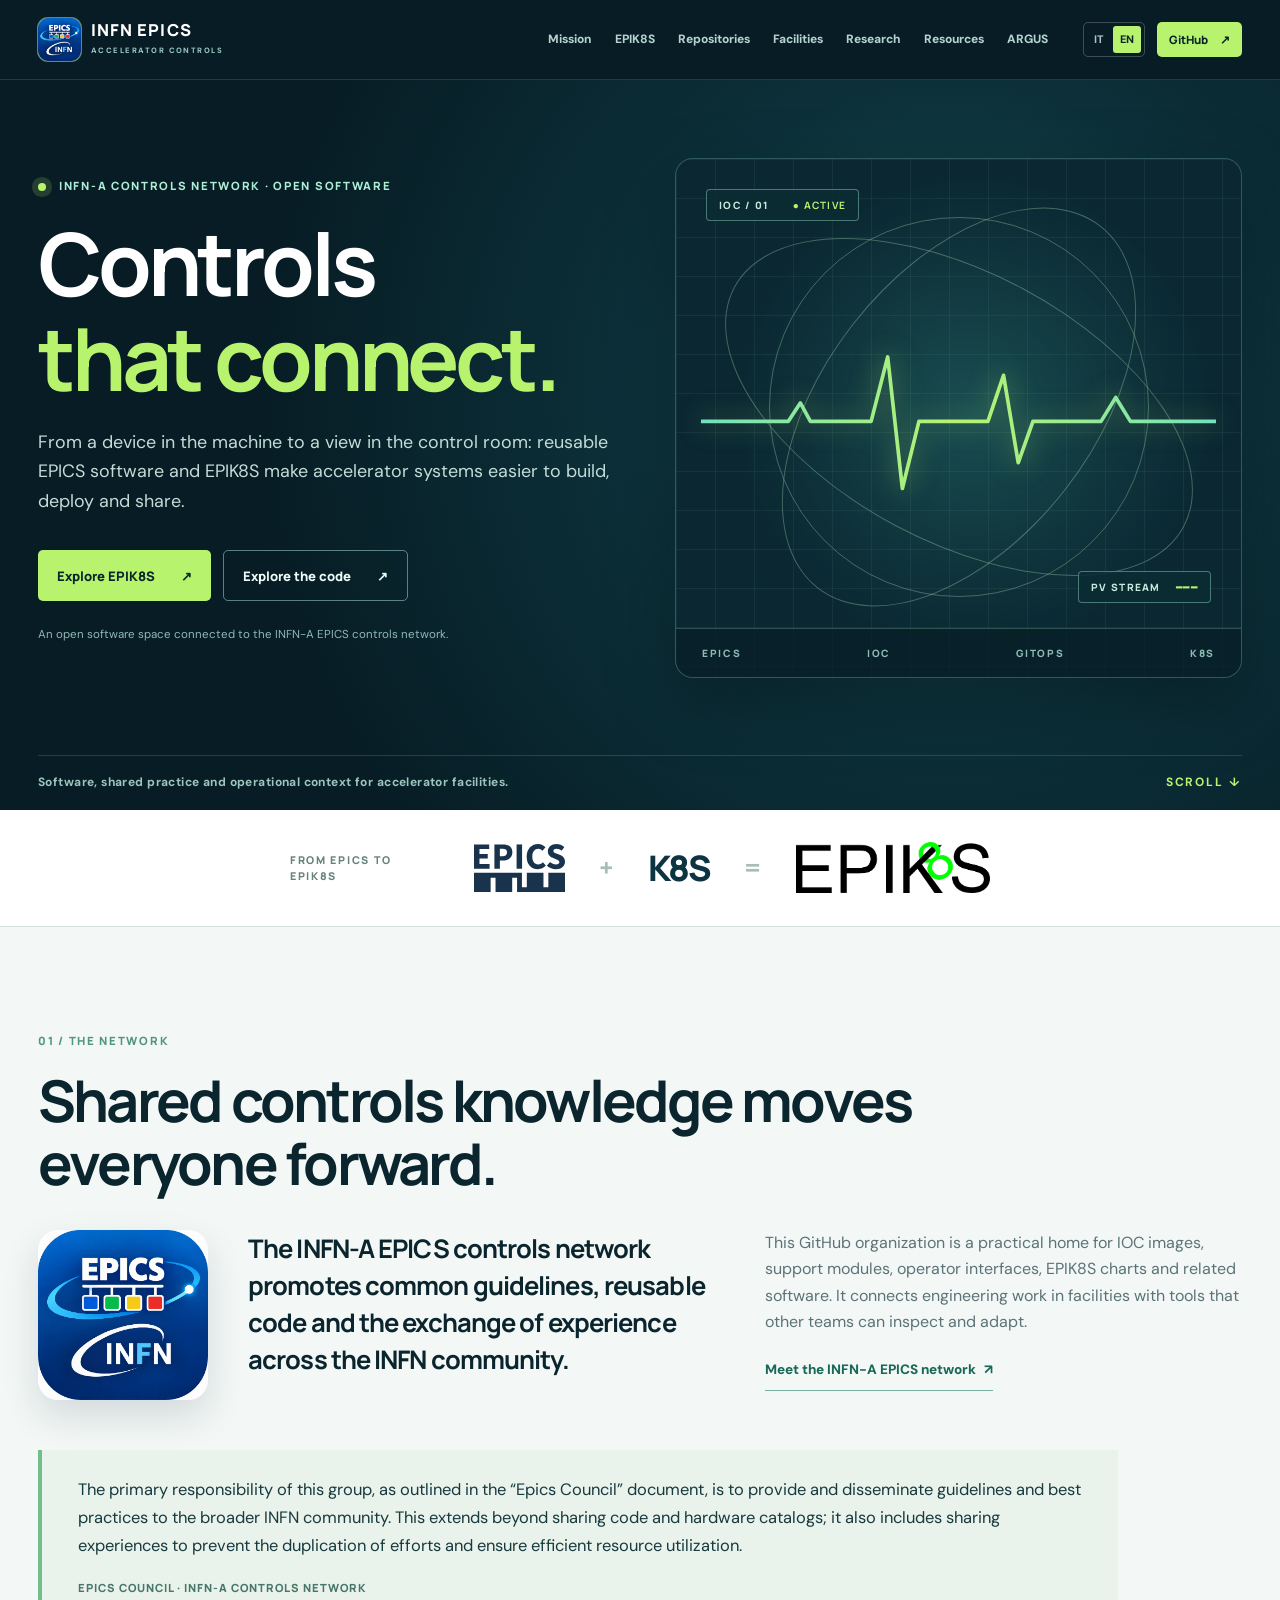
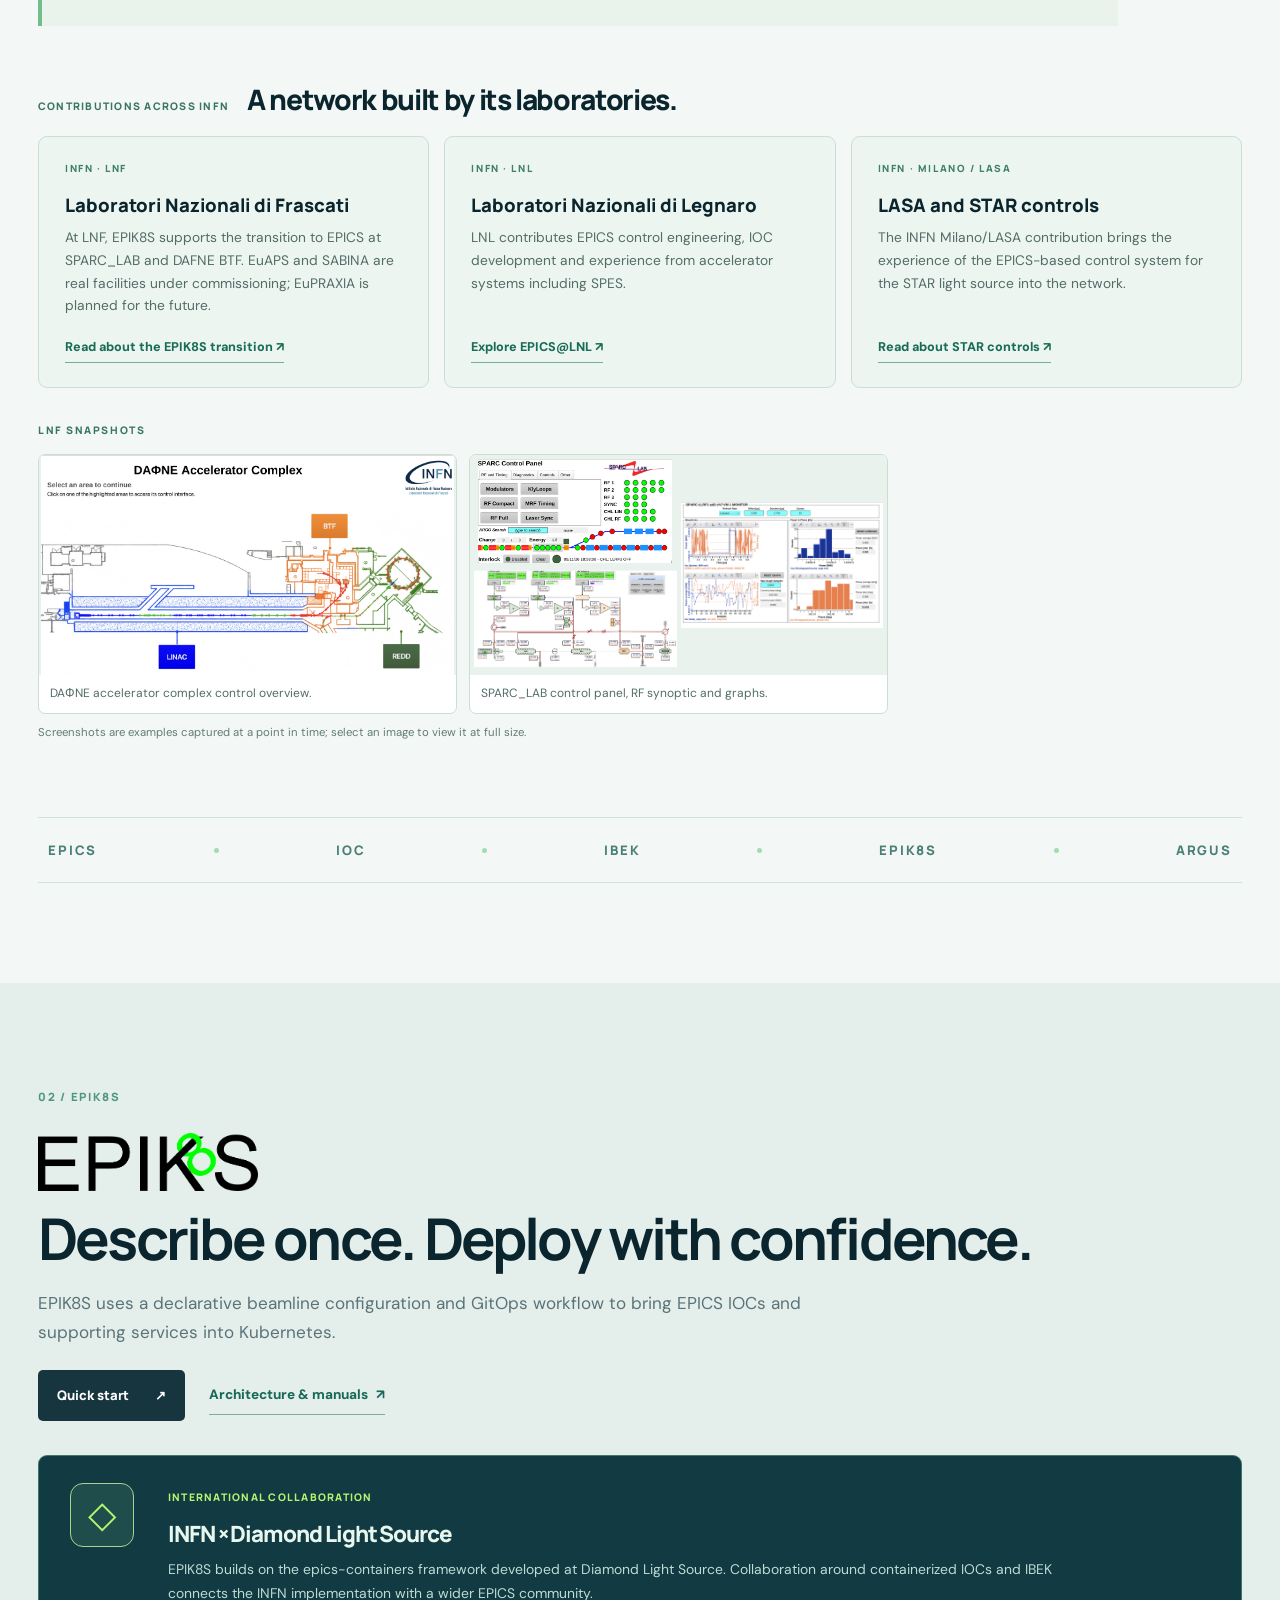
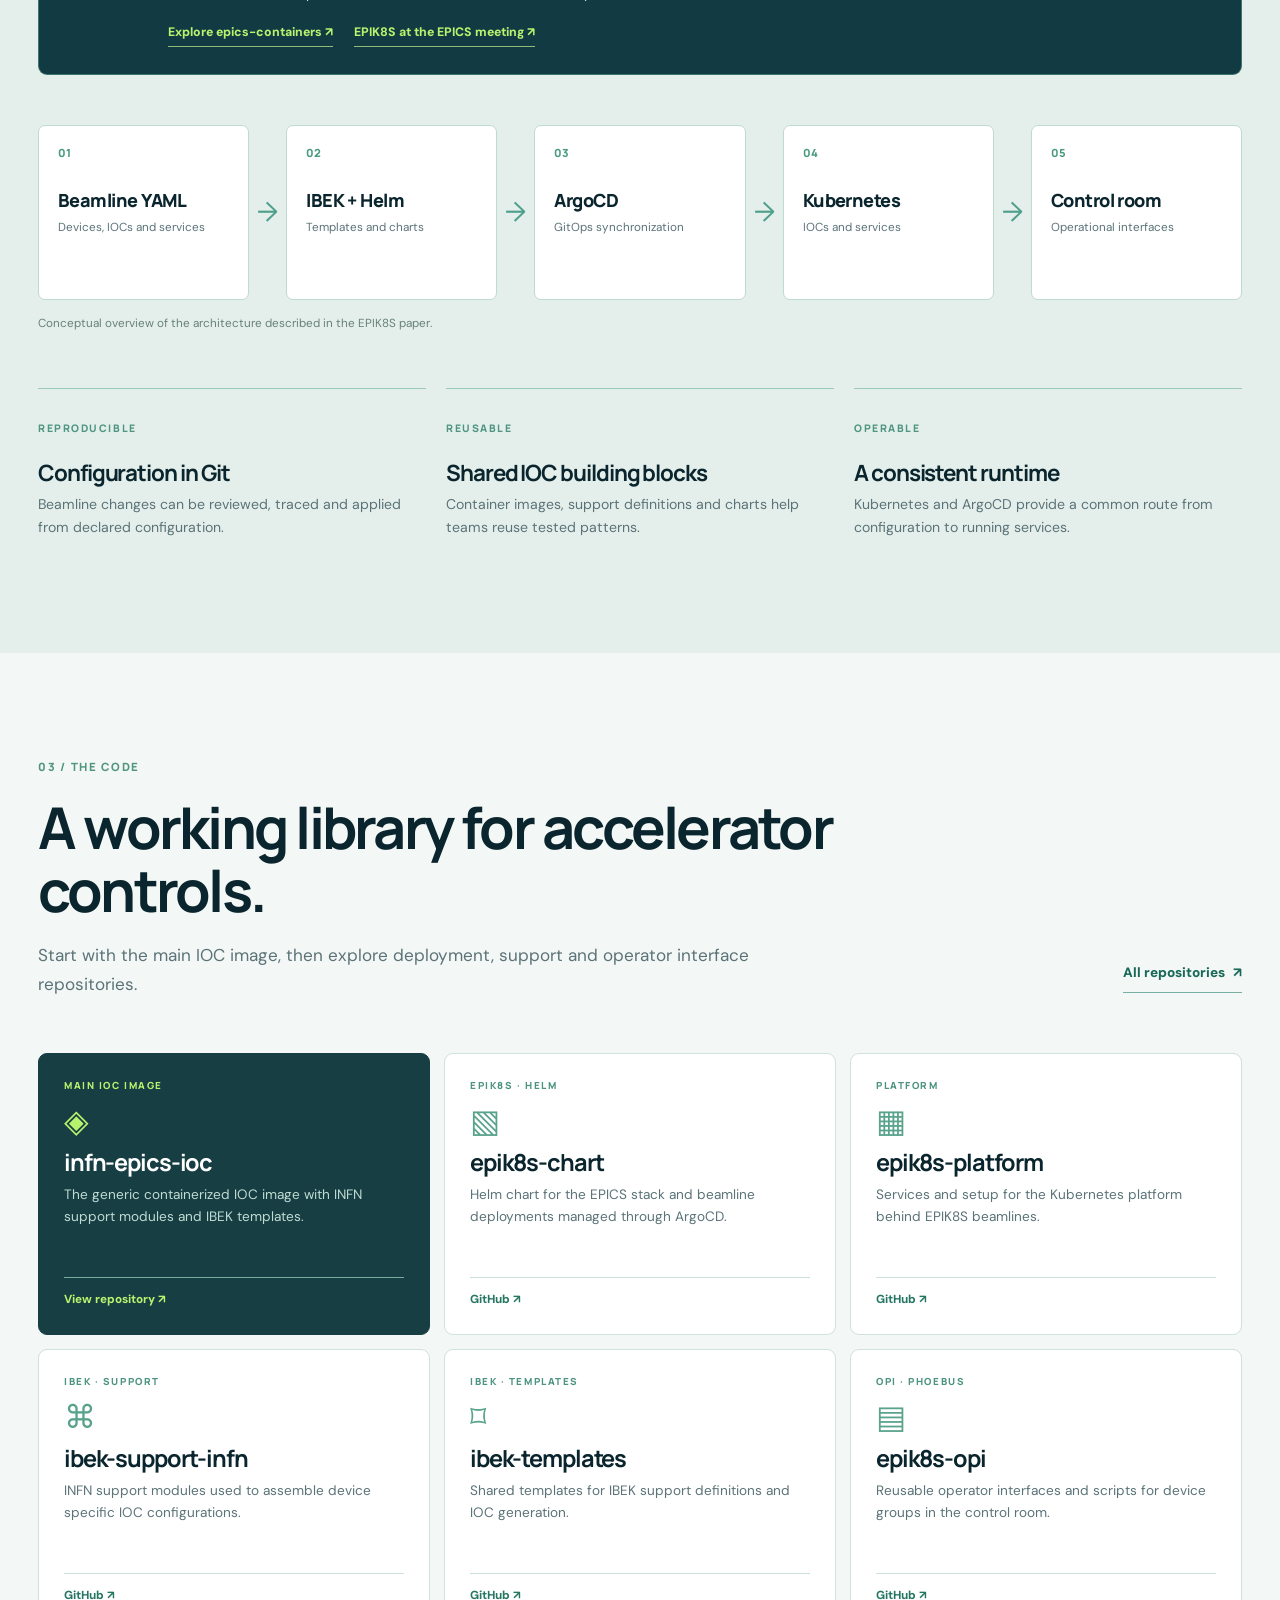
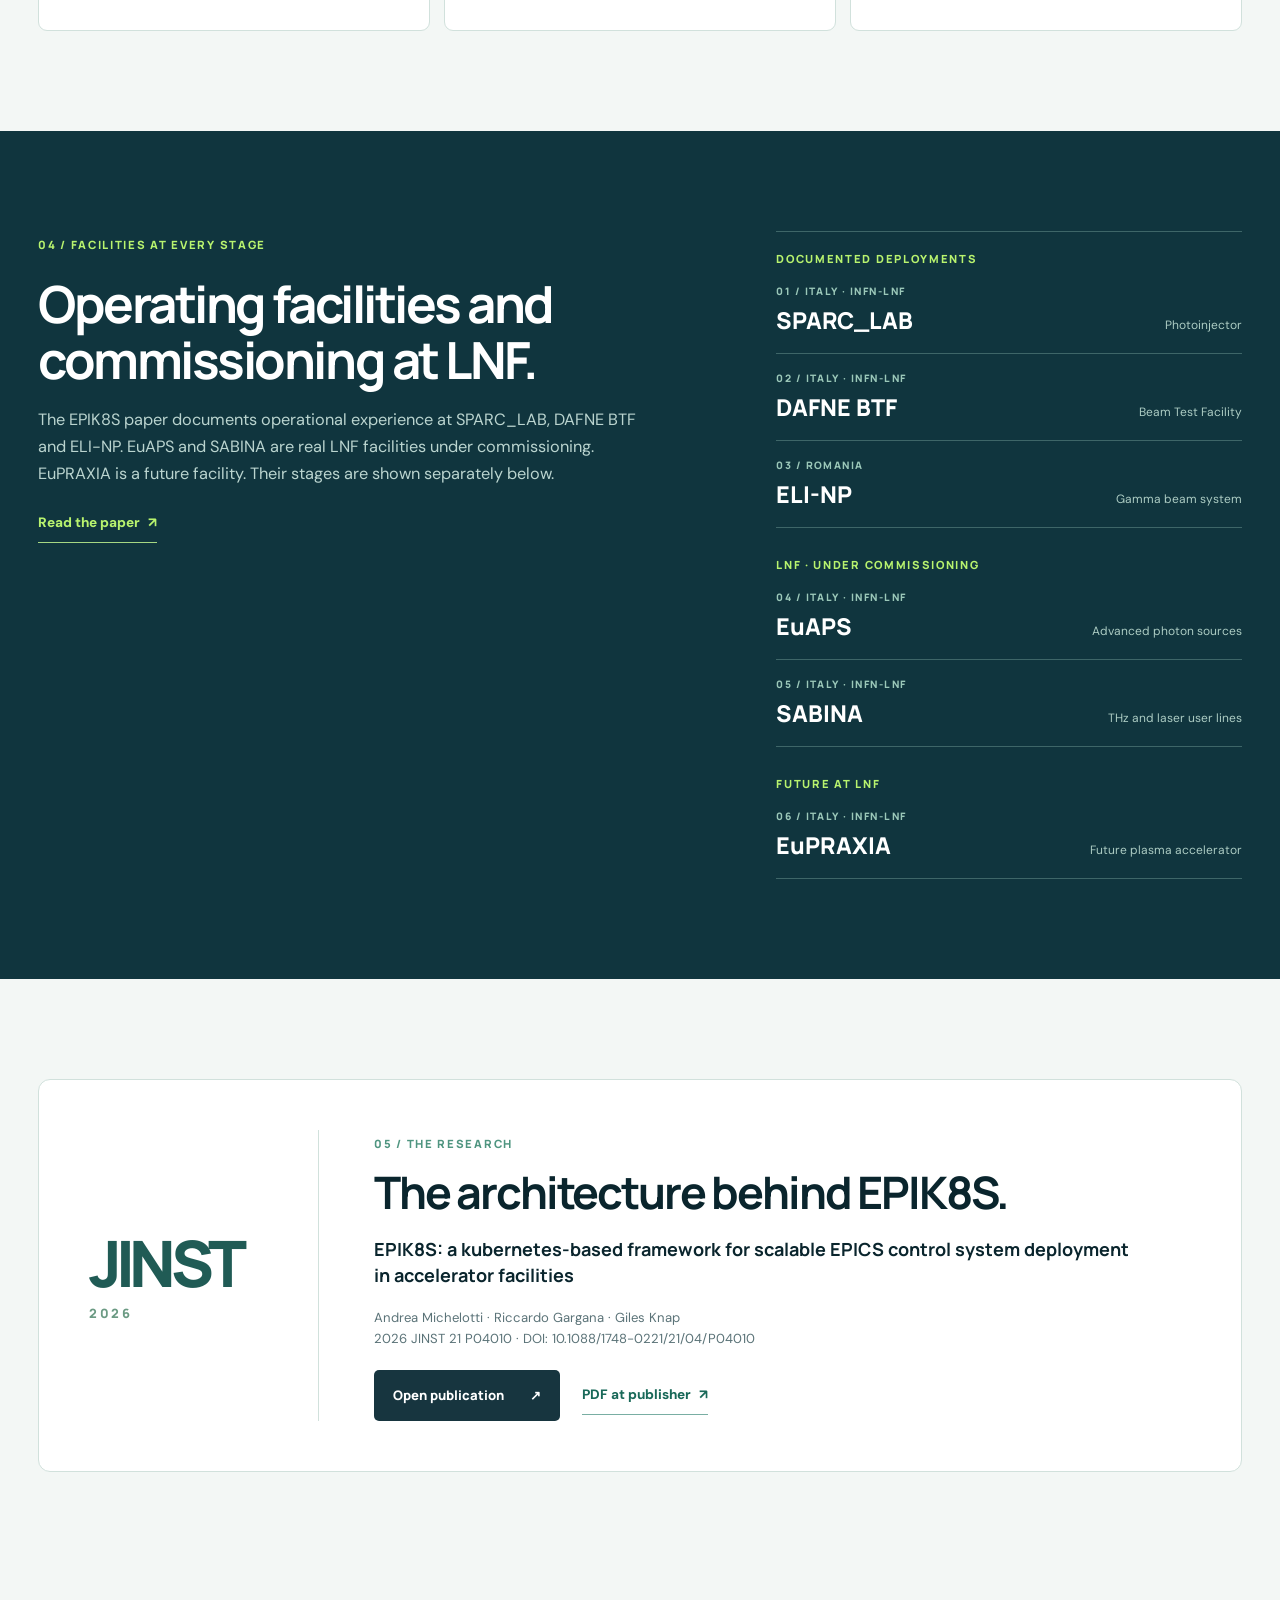
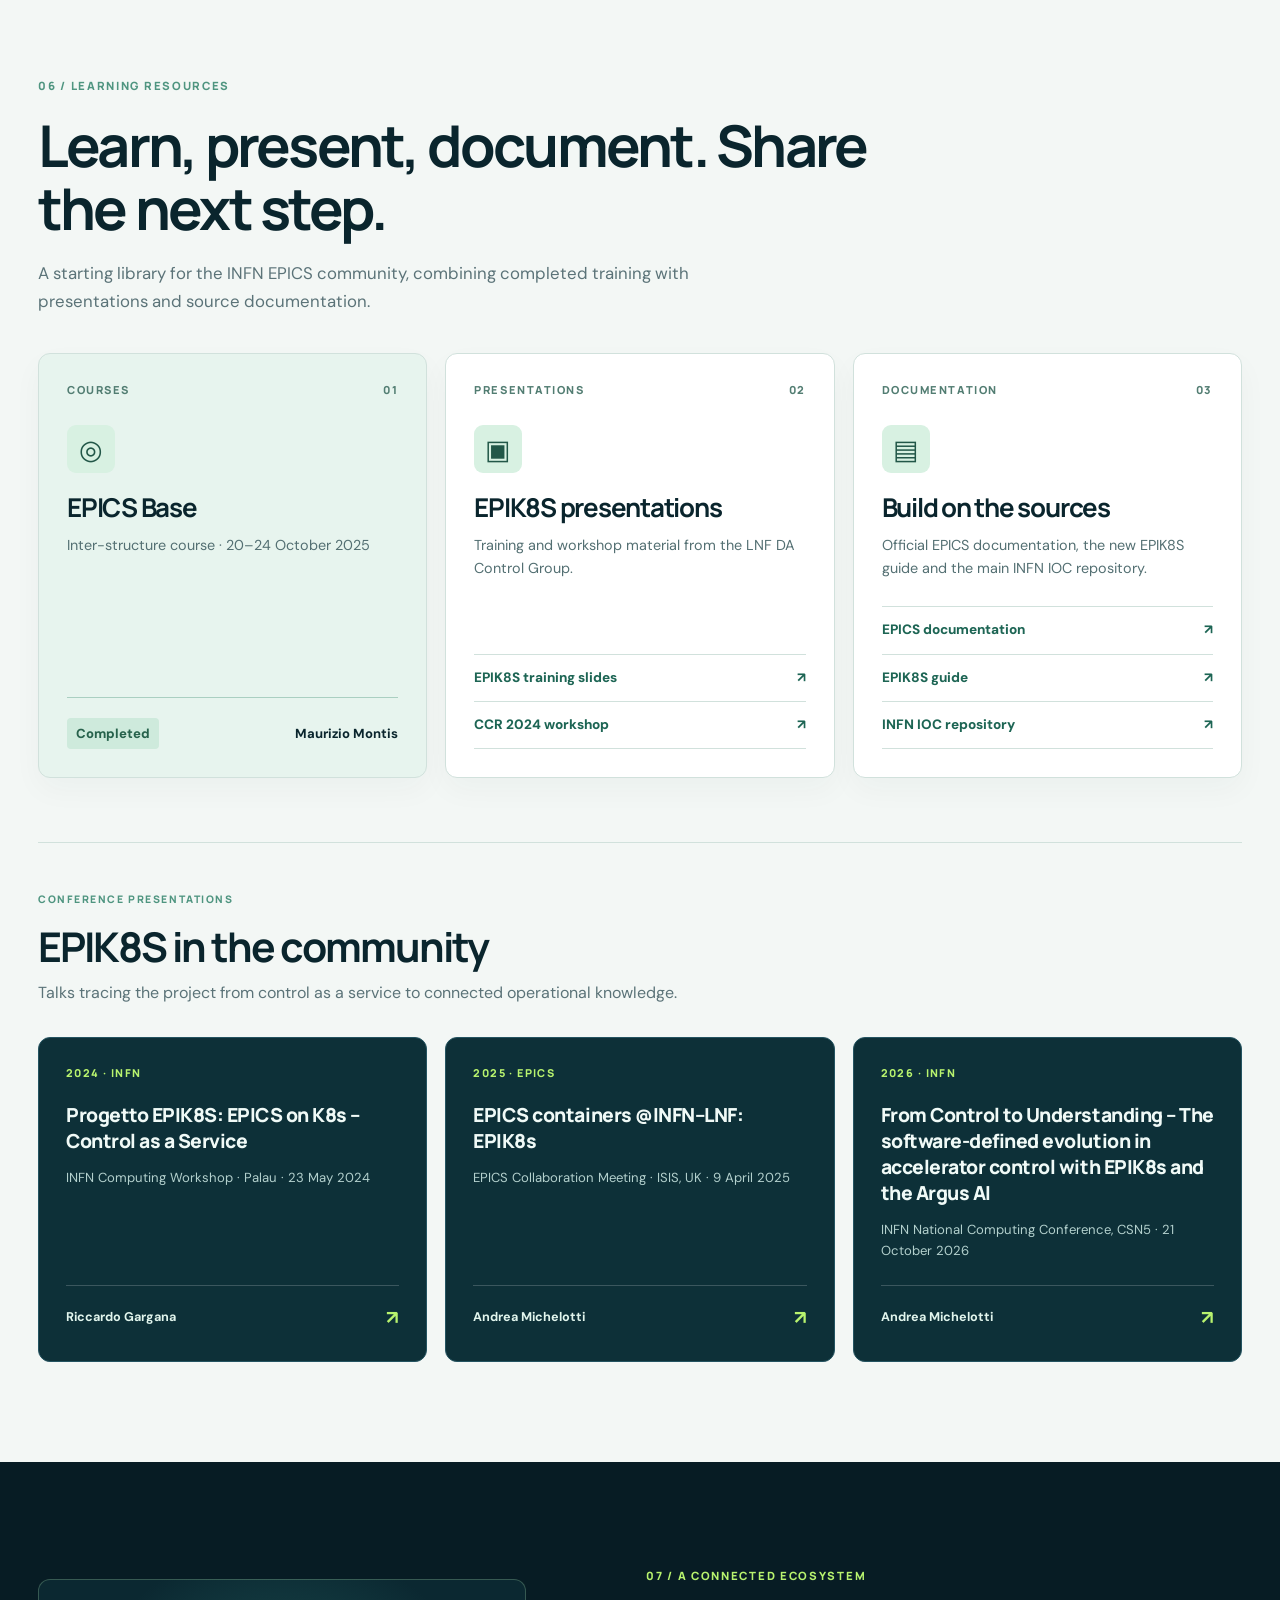
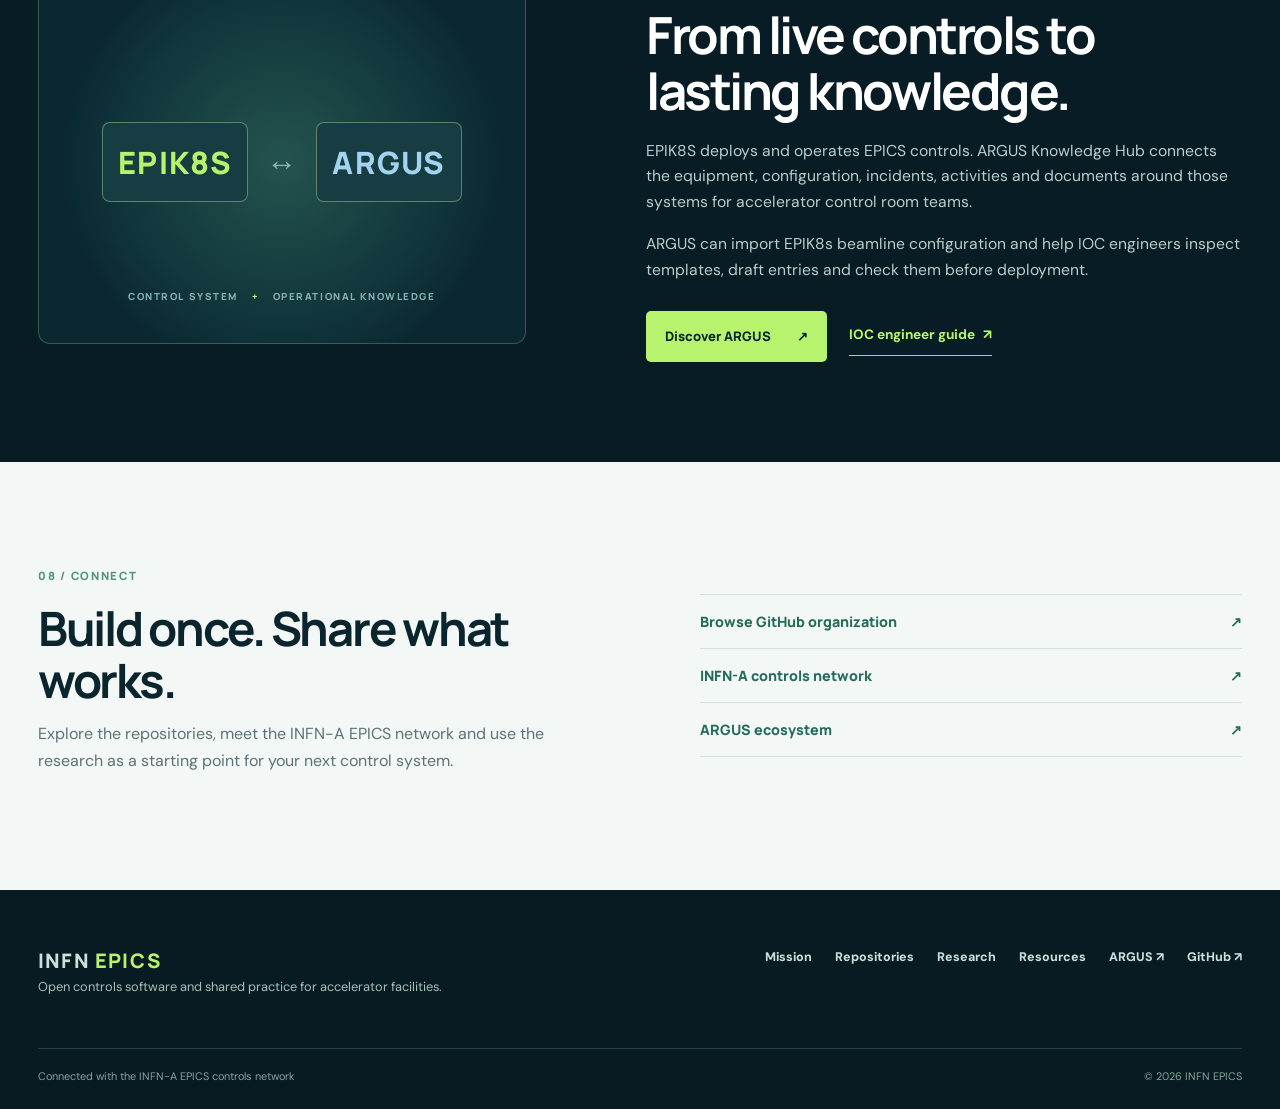
==== index.html @ 62ae00ac "Combine SPARC control and RF screenshots" ====
<!doctype html>
<html lang="en">
<head>
  <meta charset="utf-8">
  <meta name="viewport" content="width=device-width,initial-scale=1">
  <meta name="theme-color" content="#071c24">
  <meta name="description" content="INFN EPICS: an open ecosystem for accelerator control systems, containerized IOCs, EPIK8S and shared operational knowledge.">
  <meta property="og:type" content="website">
  <meta property="og:title" content="INFN EPICS — Controls that connect">
  <meta property="og:description" content="EPICS, EPIK8S and reusable accelerator controls across INFN facilities.">
  <meta property="og:url" content="https://infn-epics.github.io/">
  <link rel="canonical" href="https://infn-epics.github.io/">
  <link rel="icon" href="./assets/favicon.svg" type="image/svg+xml">
  <link rel="stylesheet" href="./styles.css?v=lnf-gallery-6">
  <title>INFN EPICS — Controls that connect</title>
</head>
<body>
  <a class="skip" href="#main" data-i18n="skip">Skip to content</a>
  <header class="header"><div class="wrap header-row">
    <a class="brand" href="#top" aria-label="INFN EPICS home"><img class="brand-emblem" src="./assets/rete-epics.png" alt="" width="43" height="43"><span><strong>INFN EPICS</strong><small>ACCELERATOR CONTROLS</small></span></a>
    <nav class="desktop-nav" aria-label="Main navigation"><a href="#mission" data-i18n="navMission">Mission</a><a href="#epik8s">EPIK8S</a><a href="#repositories" data-i18n="navRepos">Repositories</a><a href="#facilities" data-i18n="navFacilities">Facilities</a><a href="#research" data-i18n="navResearch">Research</a><a href="#resources" data-i18n="navResources">Resources</a><a href="#argus">ARGUS</a></nav>
    <div class="header-actions"><div class="language" role="group" aria-label="Language"><button type="button" data-lang="it" aria-pressed="false">IT</button><button type="button" data-lang="en" aria-pressed="true">EN</button></div><a class="header-cta" href="https://github.com/infn-epics" target="_blank" rel="noopener">GitHub <span aria-hidden="true">↗</span></a><button class="menu-toggle" type="button" aria-label="Open menu" aria-expanded="false">☰</button></div>
  </div><nav class="mobile-nav" aria-label="Mobile navigation" hidden><a href="#mission" data-i18n="navMission">Mission</a><a href="#epik8s">EPIK8S</a><a href="#repositories" data-i18n="navRepos">Repositories</a><a href="#facilities" data-i18n="navFacilities">Facilities</a><a href="#research" data-i18n="navResearch">Research</a><a href="#resources" data-i18n="navResources">Resources</a><a href="#argus">ARGUS</a></nav></header>
  <main id="main">
    <section class="hero" id="top"><div class="hero-grid wrap"><div class="hero-copy"><span class="eyebrow"><span class="live-dot"></span><span data-i18n="heroEyebrow">INFN-A CONTROLS NETWORK · OPEN SOFTWARE</span></span><h1><span data-i18n="heroLine1">Controls</span><br><em data-i18n="heroLine2">that connect.</em></h1><p class="hero-lead" data-i18n="heroLead">From a device in the machine to a view in the control room: reusable EPICS software and EPIK8S make accelerator systems easier to build, deploy and share.</p><div class="hero-actions"><a class="button lime" href="#epik8s"><span data-i18n="exploreEpik8s">Explore EPIK8S</span><span>↗</span></a><a class="button outline" href="https://github.com/infn-epics" target="_blank" rel="noopener"><span data-i18n="viewCode">Explore the code</span><span>↗</span></a></div><p class="hero-note" data-i18n="heroNote">An open software space connected to the INFN-A EPICS controls network.</p></div><div class="control-visual" aria-label="Conceptual control system diagram"><div class="visual-grid"></div><div class="trace trace-a"></div><div class="trace trace-b"></div><div class="trace trace-c"></div><div class="visual-label visual-label-top">IOC / 01 <b>● ACTIVE</b></div><div class="visual-label visual-label-bottom">PV STREAM <span>━━━</span></div><div class="waveform"><svg viewBox="0 0 560 280" role="img" aria-label="Illustrative signal waveform"><defs><linearGradient id="wave-glow" x1="0" x2="1"><stop stop-color="#72e2bc"/><stop offset=".5" stop-color="#b8f36e"/><stop offset="1" stop-color="#72e2bc"/></linearGradient></defs><path d="M0 145 H75 L95 145 L108 125 L119 145 H167 L185 145 L203 75 L219 218 L237 145 H296 L312 145 L329 95 L345 190 L361 145 H419 L435 145 L451 119 L467 145 H560" fill="none" stroke="url(#wave-glow)" stroke-width="4" stroke-linecap="round" stroke-linejoin="round"/></svg></div><div class="visual-bottom"><span>EPICS</span><span>IOC</span><span>GITOPS</span><span>K8S</span></div></div></div><div class="hero-foot wrap"><span data-i18n="heroFoot">Software, shared practice and operational context for accelerator facilities.</span><span>SCROLL ↓</span></div></section>
    <div class="identity-strip"><div class="wrap identity-inner"><span class="identity-label" data-i18n="identityLabel">FROM EPICS TO EPIK8S</span><a href="https://epics-controls.org/" target="_blank" rel="noopener" aria-label="EPICS control system website"><img src="./assets/epics-official.svg" alt="EPICS control system logo" width="152" height="52"></a><span class="identity-plus" aria-hidden="true">+</span><strong class="identity-k8s">K8S</strong><span class="identity-plus" aria-hidden="true">=</span><a href="./epik8s/?lang=en" data-epik8s-docs aria-label="EPIK8S documentation"><img src="./assets/epik8s-hang-transparent.png" alt="EPIK8S logo" width="185" height="49"></a></div></div>
    <section class="mission section wrap" id="mission"><div class="section-heading"><span class="section-label">01 / <span data-i18n="sectionMission">THE NETWORK</span></span><h2 data-i18n="missionTitle">Shared controls knowledge moves everyone forward.</h2></div><div class="mission-grid"><a class="network-emblem" href="https://acceleratori.infn.it/rete-controlli-epics/" target="_blank" rel="noopener" aria-label="INFN-A EPICS controls network"><img src="./assets/rete-epics.png" alt="Rete Controlli EPICS INFN emblem" width="170" height="170"></a><p class="lead" data-i18n="missionLead">The INFN-A EPICS controls network promotes common guidelines, reusable code and the exchange of experience across the INFN community.</p><div class="mission-copy"><p data-i18n="missionBody">This GitHub organization is a practical home for IOC images, support modules, operator interfaces, EPIK8S charts and related software. It connects engineering work in facilities with tools that other teams can inspect and adapt.</p><a class="text-link" href="https://acceleratori.infn.it/rete-controlli-epics/" target="_blank" rel="noopener"><span data-i18n="networkLink">Meet the INFN-A EPICS network</span> ↗</a></div></div><blockquote class="council-quote"><p data-i18n="councilQuote">The primary responsibility of this group, as outlined in the “Epics Council” document, is to provide and disseminate guidelines and best practices to the broader INFN community. This extends beyond sharing code and hardware catalogs; it also includes sharing experiences to prevent the duplication of efforts and ensure efficient resource utilization.</p><cite data-i18n="councilCredit">EPICS Council · INFN-A controls network</cite></blockquote><div class="network-contributors"><div class="network-contributors-head"><span class="mini-label" data-i18n="contributorsLabel">CONTRIBUTIONS ACROSS INFN</span><h3 data-i18n="contributorsTitle">A network built by its laboratories.</h3></div><div class="contributor-grid"><article><span class="contributor-code">INFN · LNF</span><h4 data-i18n="lnfTitle">Laboratori Nazionali di Frascati</h4><p data-i18n="lnfBody">At LNF, EPIK8S supports the transition to EPICS at SPARC_LAB and DAFNE BTF. EuAPS and SABINA are real facilities under commissioning; EuPRAXIA is planned for the future.</p><a href="https://doi.org/10.1088/1748-0221/21/04/P04010" target="_blank" rel="noopener noreferrer"><span data-i18n="lnfLink">Read about the EPIK8S transition</span> ↗</a></article><article><span class="contributor-code">INFN · LNL</span><h4 data-i18n="lnlTitle">Laboratori Nazionali di Legnaro</h4><p data-i18n="lnlBody">LNL contributes EPICS control engineering, IOC development and experience from accelerator systems including SPES.</p><a href="https://web.infn.it/epics/" target="_blank" rel="noopener noreferrer"><span data-i18n="lnlLink">Explore EPICS@LNL</span> ↗</a></article><article><span class="contributor-code">INFN · MILANO / LASA</span><h4 data-i18n="lasaTitle">LASA and STAR controls</h4><p data-i18n="lasaBody">The INFN Milano/LASA contribution brings the experience of the EPICS-based control system for the STAR light source into the network.</p><a href="https://inspirehep.net/files/df951ffcebefb62ef7be559b94d3fcef" target="_blank" rel="noopener noreferrer"><span data-i18n="lasaLink">Read about STAR controls</span> ↗</a></article></div>
      <div class="lnf-gallery">
        <span class="mini-label" data-i18n="lnfGalleryLabel">LNF SNAPSHOTS</span>
        <div class="lnf-gallery-grid">
          <figure><a href="./assets/lnf-dafne-control-overview.webp" target="_blank" rel="noopener"><img src="./assets/lnf-dafne-control-overview.webp" alt="DAΦNE control interface map showing the LINAC, BTF and rings." data-i18n-alt="lnfDafneAlt" loading="lazy" width="2558" height="1362"></a><figcaption data-i18n="lnfDafneCaption">DAΦNE accelerator complex control overview.</figcaption></figure>
          <figure class="lnf-sparc-card"><div class="lnf-sparc-montage"><a class="lnf-sparc-panel" href="./assets/lnf-sparc-control-panel.png" target="_blank" rel="noopener"><img src="./assets/lnf-sparc-control-panel.png" alt="SPARC_LAB control panel with RF and timing controls and machine status." data-i18n-alt="lnfSparcPanelAlt" loading="lazy" width="1352" height="700"></a><a class="lnf-sparc-synoptic" href="./assets/lnf-sparc-rf-synoptic.webp" target="_blank" rel="noopener"><img src="./assets/lnf-sparc-rf-synoptic.webp" alt="SPARC_LAB RF synoptic showing low level RF systems, klystrons and accelerating cavities." data-i18n-alt="lnfSparcAlt" loading="lazy" width="1804" height="874"></a><a class="lnf-sparc-graphs" href="./assets/lnf-sparc-rf-graphs.png" target="_blank" rel="noopener"><img src="./assets/lnf-sparc-rf-graphs.png" alt="SPARC_LAB RF monitor showing waveforms and power and phase jitter graphs." data-i18n-alt="lnfSparcGraphsAlt" loading="lazy" width="1832" height="1136"></a></div><figcaption data-i18n="lnfSparcCaption">SPARC_LAB control panel, RF synoptic and graphs.</figcaption></figure>
        </div>
        <p class="lnf-gallery-note" data-i18n="lnfGalleryNote">Screenshots are examples captured at a point in time; select an image to view it at full size.</p>
      </div></div><div class="mission-bands"><span>EPICS</span><i></i><span>IOC</span><i></i><span>IBEK</span><i></i><span>EPIK8S</span><i></i><span>ARGUS</span></div></section>
    <section class="stack section" id="epik8s"><div class="wrap"><div class="section-heading"><span class="section-label">02 / EPIK8S</span><a class="stack-logo" href="./epik8s/?lang=en" data-epik8s-docs aria-label="EPIK8S documentation"><img src="./assets/epik8s-hang-transparent.png" alt="EPIK8S logo" width="220" height="58"></a><h2 data-i18n="stackTitle">Describe once. Deploy with confidence.</h2><p data-i18n="stackLead">EPIK8S uses a declarative beamline configuration and GitOps workflow to bring EPICS IOCs and supporting services into Kubernetes.</p><div class="epik8s-doc-actions"><a class="button dark" href="./epik8s/?lang=en#quick-start" data-epik8s-docs="quick-start"><span data-i18n="quickStartCta">Quick start</span> ↗</a><a class="text-link" href="./epik8s/?lang=en#architecture" data-epik8s-docs="architecture"><span data-i18n="architectureCta">Architecture &amp; manuals</span> ↗</a></div></div><div class="diamond-collab"><div class="diamond-mark" aria-hidden="true">◇</div><div><span class="mini-label" data-i18n="diamondLabel">INTERNATIONAL COLLABORATION</span><h3 data-i18n="diamondTitle">INFN × Diamond Light Source</h3><p data-i18n="diamondBody">EPIK8S builds on the epics-containers framework developed at Diamond Light Source. Collaboration around containerized IOCs and IBEK connects the INFN implementation with a wider EPICS community.</p><div class="diamond-links"><a href="https://epics-containers.github.io/main/index.html" target="_blank" rel="noopener noreferrer"><span data-i18n="diamondDocs">Explore epics-containers</span> ↗</a><a href="https://indico.stfc.ac.uk/event/1233/contributions/8395/" target="_blank" rel="noopener noreferrer"><span data-i18n="diamondTalk">EPIK8S at the EPICS meeting</span> ↗</a></div></div></div><div class="flow" aria-label="Conceptual EPIK8S workflow"><div class="flow-step"><span>01</span><b data-i18n="flowConfig">Beamline YAML</b><small data-i18n="flowConfigBody">Devices, IOCs and services</small></div><div class="flow-arrow">→</div><div class="flow-step"><span>02</span><b>IBEK + Helm</b><small data-i18n="flowTemplatesBody">Templates and charts</small></div><div class="flow-arrow">→</div><div class="flow-step"><span>03</span><b>ArgoCD</b><small data-i18n="flowGitopsBody">GitOps synchronization</small></div><div class="flow-arrow">→</div><div class="flow-step"><span>04</span><b>Kubernetes</b><small data-i18n="flowRuntimeBody">IOCs and services</small></div><div class="flow-arrow">→</div><div class="flow-step"><span>05</span><b data-i18n="flowRoom">Control room</b><small data-i18n="flowRoomBody">Operational interfaces</small></div></div><p class="flow-note" data-i18n="flowNote">Conceptual overview of the architecture described in the EPIK8S paper.</p><div class="stack-bottom"><div><span class="mini-label" data-i18n="stackReason1">REPRODUCIBLE</span><h3 data-i18n="stackH1">Configuration in Git</h3><p data-i18n="stackP1">Beamline changes can be reviewed, traced and applied from declared configuration.</p></div><div><span class="mini-label" data-i18n="stackReason2">REUSABLE</span><h3 data-i18n="stackH2">Shared IOC building blocks</h3><p data-i18n="stackP2">Container images, support definitions and charts help teams reuse tested patterns.</p></div><div><span class="mini-label" data-i18n="stackReason3">OPERABLE</span><h3 data-i18n="stackH3">A consistent runtime</h3><p data-i18n="stackP3">Kubernetes and ArgoCD provide a common route from configuration to running services.</p></div></div></div></section>
    <section class="repositories section wrap" id="repositories"><div class="section-heading"><span class="section-label">03 / <span data-i18n="sectionRepos">THE CODE</span></span><div class="heading-row"><div><h2 data-i18n="repoTitle">A working library for accelerator controls.</h2><p data-i18n="repoLead">Start with the main IOC image, then explore deployment, support and operator interface repositories.</p></div><a class="text-link" href="https://github.com/orgs/infn-epics/repositories" target="_blank" rel="noopener"><span data-i18n="allRepos">All repositories</span> ↗</a></div></div><div class="repo-grid"><a class="repo-card featured" href="https://github.com/infn-epics/infn-epics-ioc" target="_blank" rel="noopener"><span class="repo-kind" data-i18n="repoKindMain">MAIN IOC IMAGE</span><span class="repo-icon">◈</span><h3>infn-epics-ioc</h3><p data-i18n="repoMainBody">The generic containerized IOC image with INFN support modules and IBEK templates.</p><span class="repo-arrow">View repository ↗</span></a><a class="repo-card" href="https://github.com/infn-epics/epik8s-chart" target="_blank" rel="noopener"><span class="repo-kind">EPIK8S · HELM</span><span class="repo-icon">▧</span><h3>epik8s-chart</h3><p data-i18n="repoChartBody">Helm chart for the EPICS stack and beamline deployments managed through ArgoCD.</p><span class="repo-arrow">GitHub ↗</span></a><a class="repo-card" href="https://github.com/infn-epics/epik8s-platform" target="_blank" rel="noopener"><span class="repo-kind" data-i18n="repoKindPlatform">PLATFORM</span><span class="repo-icon">▦</span><h3>epik8s-platform</h3><p data-i18n="repoPlatformBody">Services and setup for the Kubernetes platform behind EPIK8S beamlines.</p><span class="repo-arrow">GitHub ↗</span></a><a class="repo-card" href="https://github.com/infn-epics/ibek-support-infn" target="_blank" rel="noopener"><span class="repo-kind">IBEK · SUPPORT</span><span class="repo-icon">⌘</span><h3>ibek-support-infn</h3><p data-i18n="repoSupportBody">INFN support modules used to assemble device specific IOC configurations.</p><span class="repo-arrow">GitHub ↗</span></a><a class="repo-card" href="https://github.com/infn-epics/ibek-templates" target="_blank" rel="noopener"><span class="repo-kind">IBEK · TEMPLATES</span><span class="repo-icon">⌑</span><h3>ibek-templates</h3><p data-i18n="repoTemplatesBody">Shared templates for IBEK support definitions and IOC generation.</p><span class="repo-arrow">GitHub ↗</span></a><a class="repo-card" href="https://github.com/infn-epics/epik8s-opi" target="_blank" rel="noopener"><span class="repo-kind">OPI · PHOEBUS</span><span class="repo-icon">▤</span><h3>epik8s-opi</h3><p data-i18n="repoOpiBody">Reusable operator interfaces and scripts for device groups in the control room.</p><span class="repo-arrow">GitHub ↗</span></a></div></section>
    <section class="facilities section" id="facilities">
      <div class="wrap facility-grid">
        <div class="facility-copy">
          <span class="section-label">04 / <span data-i18n="sectionFacilities">FACILITIES AT EVERY STAGE</span></span>
          <h2 data-i18n="facilityTitle">Operating facilities and commissioning at LNF.</h2>
          <p data-i18n="facilityBody">The EPIK8S paper documents operational experience at SPARC_LAB, DAFNE BTF and ELI-NP. EuAPS and SABINA are real LNF facilities under commissioning. EuPRAXIA is a future facility. Their stages are shown separately below.</p>
          <a class="text-link light-link" href="https://doi.org/10.1088/1748-0221/21/04/P04010" target="_blank" rel="noopener noreferrer"><span data-i18n="readPaper">Read the paper</span> ↗</a>
        </div>
        <div class="facility-list">
          <h3 class="facility-group-title" data-i18n="facilityDocumented">DOCUMENTED DEPLOYMENTS</h3>
          <div class="facility-row"><span>01 / ITALY · INFN-LNF</span><strong>SPARC_LAB</strong><small data-i18n="facilitySparc">Photoinjector</small></div>
          <div class="facility-row"><span>02 / ITALY · INFN-LNF</span><strong>DAFNE BTF</strong><small data-i18n="facilityBtf">Beam Test Facility</small></div>
          <div class="facility-row"><span>03 / ROMANIA</span><strong>ELI-NP</strong><small data-i18n="facilityEli">Gamma beam system</small></div>
          <h3 class="facility-group-title facility-next" data-i18n="facilityCommissioning">LNF · UNDER COMMISSIONING</h3>
          <a class="facility-row facility-link" href="https://euaps.infn.it/" target="_blank" rel="noopener noreferrer"><span>04 / ITALY · INFN-LNF</span><strong>EuAPS</strong><small data-i18n="facilityEuaps">Advanced photon sources</small></a>
          <a class="facility-row facility-link" href="https://sabina.lnf.infn.it/" target="_blank" rel="noopener noreferrer"><span>05 / ITALY · INFN-LNF</span><strong>SABINA</strong><small data-i18n="facilitySabina">THz and laser user lines</small></a>
          <h3 class="facility-group-title facility-next" data-i18n="facilityFuture">FUTURE AT LNF</h3>
          <a class="facility-row facility-link" href="https://www.infn.it/en/research/flagship-projects/eupraxia/" target="_blank" rel="noopener noreferrer"><span>06 / ITALY · INFN-LNF</span><strong>EuPRAXIA</strong><small data-i18n="facilityEupraxia">Future plasma accelerator</small></a>
        </div>
      </div>
    </section>
    <section class="research section wrap" id="research"><div class="research-card"><div class="research-mark">JINST <span>2026</span></div><div><span class="section-label">05 / <span data-i18n="sectionResearch">THE RESEARCH</span></span><h2 data-i18n="paperTitle">The architecture behind EPIK8S.</h2><p class="paper-name">EPIK8S: a kubernetes-based framework for scalable EPICS control system deployment in accelerator facilities</p><p class="paper-meta">Andrea Michelotti · Riccardo Gargana · Giles Knap<br>2026 JINST 21 P04010 · DOI: 10.1088/1748-0221/21/04/P04010</p><div class="paper-actions"><a class="button dark" href="https://doi.org/10.1088/1748-0221/21/04/P04010" target="_blank" rel="noopener"><span data-i18n="openPublication">Open publication</span> ↗</a><a class="text-link" href="https://iopscience.iop.org/article/10.1088/1748-0221/21/04/P04010/pdf" target="_blank" rel="noopener"><span data-i18n="downloadPaper">PDF at publisher</span> ↗</a></div></div></div></section>
    <section class="resources section wrap" id="resources"><div class="section-heading"><span class="section-label">06 / <span data-i18n="sectionResources">LEARNING RESOURCES</span></span><h2 data-i18n="resourcesTitle">Learn, present, document. Share the next step.</h2><p data-i18n="resourcesLead">A starting library for the INFN EPICS community, combining completed training with presentations and source documentation.</p></div><div class="resources-grid">
      <article class="resource-card course-card"><div class="resource-top"><span data-i18n="coursesLabel">COURSES</span><span>01</span></div><div class="resource-icon" aria-hidden="true">◎</div><h3>EPICS Base</h3><p data-i18n="courseDescription">Inter-structure course · 20–24 October 2025</p><div class="course-meta"><span data-i18n="completed">Completed</span><strong>Maurizio Montis</strong></div></article>
      <article class="resource-card"><div class="resource-top"><span data-i18n="presentationsLabel">PRESENTATIONS</span><span>02</span></div><div class="resource-icon" aria-hidden="true">▣</div><h3 data-i18n="presentationsTitle">EPIK8S presentations</h3><p data-i18n="presentationsBody">Training and workshop material from the LNF DA Control Group.</p><div class="resource-links"><a href="https://confluence.infn.it/download/attachments/250085378/EPIK8s-4-06-2024-Training.pdf?api=v2" target="_blank" rel="noopener"><span data-i18n="trainingSlides">EPIK8S training slides</span> ↗</a><a href="https://confluence.infn.it/download/attachments/250085378/Epik8s_workshopCCR2024.pdf?api=v2" target="_blank" rel="noopener"><span data-i18n="workshopSlides">CCR 2024 workshop</span> ↗</a></div></article>
      <article class="resource-card"><div class="resource-top"><span data-i18n="docsLabel">DOCUMENTATION</span><span>03</span></div><div class="resource-icon" aria-hidden="true">▤</div><h3 data-i18n="docsTitle">Build on the sources</h3><p data-i18n="docsBody">Official EPICS documentation, the new EPIK8S guide and the main INFN IOC repository.</p><div class="resource-links"><a href="https://docs.epics-controls.org/en/latest/" target="_blank" rel="noopener"><span data-i18n="epicsDocs">EPICS documentation</span> ↗</a><a href="./epik8s/?lang=en" data-epik8s-docs><span data-i18n="epik8sDocs">EPIK8S guide</span> ↗</a><a href="https://github.com/infn-epics/infn-epics-ioc" target="_blank" rel="noopener"><span data-i18n="iocDocs">INFN IOC repository</span> ↗</a></div></article>
    </div><div class="talks-section" id="presentations"><div class="talks-heading"><div><span class="mini-label" data-i18n="conferenceTalksLabel">CONFERENCE PRESENTATIONS</span><h3 data-i18n="conferenceTalksTitle">EPIK8S in the community</h3><p data-i18n="conferenceTalksLead">Talks tracing the project from control as a service to connected operational knowledge.</p></div></div><div class="talks-grid">
      <a class="talk-card" href="https://agenda.infn.it/event/40160/contributions/230228/" target="_blank" rel="noopener"><span class="talk-date">2024 · INFN</span><h4>Progetto EPIK8S: EPICS on K8s – Control as a Service</h4><p data-i18n="talk2024Event">Workshop sul Calcolo nell’INFN · Palau · 23 May 2024</p><span class="talk-footer"><span>Riccardo Gargana</span><span aria-hidden="true">↗</span></span></a>
      <a class="talk-card" href="https://indico.stfc.ac.uk/event/1233/contributions/8395/" target="_blank" rel="noopener"><span class="talk-date">2025 · EPICS</span><h4>EPICS containers @INFN–LNF: EPIK8s</h4><p data-i18n="talk2025Event">EPICS Collaboration Meeting · ISIS, UK · 9 April 2025</p><span class="talk-footer"><span>Andrea Michelotti</span><span aria-hidden="true">↗</span></span></a>
      <a class="talk-card" href="https://agenda.infn.it/event/52618/contributions/302965/" target="_blank" rel="noopener"><span class="talk-date">2026 · INFN</span><h4>From Control to Understanding – The software-defined evolution in accelerator control with EPIK8s and the Argus AI</h4><p data-i18n="talk2026Event">Conferenza Nazionale sul Calcolo nella CSN5 · 21 October 2026</p><span class="talk-footer"><span>Andrea Michelotti</span><span aria-hidden="true">↗</span></span></a>
    </div></div></section>
    <section class="argus section" id="argus"><div class="wrap argus-grid"><div class="argus-graphic" aria-hidden="true"><span class="argus-a">EPIK8S</span><span class="connector">↔</span><span class="argus-b">ARGUS</span><div class="argus-sub">CONTROL SYSTEM <span>+</span> OPERATIONAL KNOWLEDGE</div></div><div class="argus-copy"><span class="section-label">07 / <span data-i18n="sectionArgus">A CONNECTED ECOSYSTEM</span></span><h2 data-i18n="argusTitle">From live controls to lasting knowledge.</h2><p data-i18n="argusBody">EPIK8S deploys and operates EPICS controls. ARGUS Knowledge Hub connects the equipment, configuration, incidents, activities and documents around those systems for accelerator control room teams.</p><p data-i18n="argusImport">ARGUS can import EPIK8s beamline configuration and help IOC engineers inspect templates, draft entries and check them before deployment.</p><div class="argus-links"><a class="button lime" data-external="argusHub" href="https://infn-argus.github.io/argus-knowledge-hub/en/"><span data-i18n="discoverArgus">Discover ARGUS</span> ↗</a><a class="text-link light-link" data-external="iocGuide" href="https://infn-argus.github.io/argus-knowledge-hub/en/manuals/ioc-engineer/"><span data-i18n="iocGuide">IOC engineer guide</span> ↗</a></div></div></div></section>
    <section class="closing section wrap"><div><span class="section-label">08 / <span data-i18n="sectionConnect">CONNECT</span></span><h2 data-i18n="closingTitle">Build once. Share what works.</h2><p data-i18n="closingBody">Explore the repositories, meet the INFN-A EPICS network and use the research as a starting point for your next control system.</p></div><div class="closing-links"><a href="https://github.com/infn-epics" target="_blank" rel="noopener"><span data-i18n="closingGithub">Browse GitHub organization</span> ↗</a><a href="https://acceleratori.infn.it/rete-controlli-epics/" target="_blank" rel="noopener"><span data-i18n="closingNetwork">INFN-A controls network</span> ↗</a><a data-external="argusRoot" href="https://infn-argus.github.io/"><span data-i18n="closingArgus">ARGUS ecosystem</span> ↗</a></div></section>
  </main>
  <footer class="footer"><div class="wrap footer-grid"><div><a class="footer-brand" href="#top">INFN <span>EPICS</span></a><p data-i18n="footerTag">Open controls software and shared practice for accelerator facilities.</p></div><nav aria-label="Footer"><a href="#mission" data-i18n="navMission">Mission</a><a href="#repositories" data-i18n="navRepos">Repositories</a><a href="#research" data-i18n="navResearch">Research</a><a href="#resources" data-i18n="navResources">Resources</a><a data-external="argusRoot" href="https://infn-argus.github.io/">ARGUS ↗</a><a href="https://github.com/infn-epics" target="_blank" rel="noopener">GitHub ↗</a></nav></div><div class="wrap footer-bottom"><span data-i18n="footerInstitution">Connected with the INFN-A EPICS controls network</span><span>© <span id="year"></span> INFN EPICS</span></div></footer>
  <script src="./script.js?v=lnf-gallery-6" defer></script>
</body>
</html>
---- styles.css ----
@import url('https://fonts.googleapis.com/css2?family=DM+Sans:wght@400;500;600;700&family=Manrope:wght@400;500;600;700;800&display=swap');
:root{--ink:#0a252d;--deep:#071c24;--deep2:#103541;--accent:#b8f36e;--mint:#73dfba;--paper:#f3f7f5;--muted:#5b7378;--line:#d1e1dc;--white:#fff}*{box-sizing:border-box}html{scroll-behavior:smooth}body{margin:0;background:var(--paper);color:var(--ink);font:16px/1.65 'DM Sans',Arial,sans-serif}h1,h2,h3,p{margin-top:0}h1,h2,h3{font-family:Manrope,Arial,sans-serif;line-height:1.09;letter-spacing:-.048em}a{color:inherit;text-decoration:none}button{font:inherit}.wrap{width:min(1360px,calc(100% - 76px));margin:auto}.skip{position:absolute;top:-80px;left:10px;background:white;color:var(--ink);padding:10px 15px;z-index:50}.skip:focus{top:10px}.header{height:80px;background:var(--deep);color:white;position:relative;z-index:30;border-bottom:1px solid #9fddd329}.header-row{height:100%;display:flex;align-items:center;gap:25px}.brand{display:flex;gap:10px;align-items:center;white-space:nowrap}.brand-symbol{display:grid;place-items:center;width:43px;height:43px;border:1px solid #a6eabe88;border-radius:10px;background:#1c4d4c;color:var(--accent);font:800 1.95rem/1 Manrope}.brand strong{display:block;font:800 1.03rem/1 Manrope;letter-spacing:.065em}.brand small{display:block;color:#9bc8c3;font-size:.48rem;font-weight:800;letter-spacing:.19em;margin-top:6px}.desktop-nav{display:flex;gap:3px;margin-left:auto}.desktop-nav a{font-size:.75rem;font-weight:800;color:#b4d2d0;padding:9px 10px;border-radius:5px}.desktop-nav a:hover{background:#ffffff16;color:white}.header-actions{display:flex;align-items:center;gap:12px}.language{border:1px solid #ffffff38;padding:3px;border-radius:5px;display:flex;gap:2px}.language button{background:none;border:0;color:#a9c7c2;border-radius:3px;padding:5px 7px;font-size:.68rem;font-weight:800;cursor:pointer}.language button[aria-pressed=true]{background:var(--accent);color:#0b272c}.header-cta{font:.72rem Manrope;font-weight:800;padding:10px 12px;background:#b8f36e;color:#09252a;border-radius:5px;white-space:nowrap}.header-cta span{margin-left:10px}.menu-toggle{display:none;color:white;background:none;border:0;font-size:1.25rem;cursor:pointer}.mobile-nav[hidden]{display:none}.eyebrow,.section-label,.mini-label{display:inline-block;color:#4f9580;font:800 .71rem/1.3 Manrope;letter-spacing:.15em;text-transform:uppercase}.eyebrow{color:#acefd6;display:flex;align-items:center;gap:13px}.live-dot{width:8px;height:8px;border-radius:50%;background:var(--accent);box-shadow:0 0 0 6px #b8f36e29}.hero{background:radial-gradient(circle at 74% 44%,#194f53 0%,#0c3039 31%,#071c24 68%);color:white;overflow:hidden}.hero-grid{min-height:675px;display:grid;grid-template-columns:1.03fr .97fr;gap:35px;align-items:center;padding:74px 0}.hero-copy{position:relative;z-index:2}.hero h1{font-size:clamp(3.8rem,6.8vw,7.4rem);margin:22px 0}.hero h1 em{color:var(--accent);font-style:normal}.hero-lead{max-width:680px;color:#c2dcd7;font-size:1.12rem;line-height:1.65}.hero-actions{display:flex;gap:12px;flex-wrap:wrap;margin:34px 0 18px}.button{display:inline-flex;align-items:center;justify-content:space-between;gap:26px;min-height:51px;padding:0 19px;border-radius:5px;font:800 .82rem Manrope;transition:transform .2s,box-shadow .2s}.button:hover{transform:translateY(-2px);box-shadow:0 10px 25px #0002}.button.lime{background:var(--accent);color:#09272a}.button.outline{border:1px solid #a6d7d288;color:#eefbf7}.button.dark{background:#17353f;color:white}.hero-note{font-size:.72rem;color:#8fb9b6;margin-top:24px}.control-visual{height:520px;position:relative;border:1px solid #8cd7c347;border-radius:18px;overflow:hidden;background:radial-gradient(circle at 53% 49%,#1b5052aa,#0b2832 60%);box-shadow:0 25px 70px #0004}.visual-grid{position:absolute;inset:0;background:linear-gradient(#87d4be13 1px,transparent 1px),linear-gradient(90deg,#87d4be13 1px,transparent 1px);background-size:39px 39px}.trace{position:absolute;border:1px solid #abdeb658;border-radius:50%;left:50%;top:48%;transform:translate(-50%,-50%)}.trace-a{width:380px;height:380px}.trace-b{width:510px;height:270px;transform:translate(-50%,-50%) rotate(28deg)}.trace-c{width:270px;height:460px;transform:translate(-50%,-50%) rotate(38deg)}.waveform{position:absolute;inset:70px 25px 72px;display:grid;place-items:center;filter:drop-shadow(0 0 13px #b8f36e80)}.waveform svg{width:100%}.visual-label{position:absolute;padding:8px 12px;background:#0b2c33d9;border:1px solid #96d8c575;border-radius:4px;color:#c8e9dc;font:800 .63rem Manrope;letter-spacing:.13em}.visual-label-top{top:30px;left:30px}.visual-label-top b{color:var(--accent);margin-left:20px}.visual-label-bottom{right:30px;bottom:74px}.visual-label-bottom span{color:var(--accent);margin-left:12px}.visual-bottom{position:absolute;bottom:0;left:0;right:0;display:flex;justify-content:space-between;padding:17px 26px;background:#071d25aa;border-top:1px solid #91dbbe45;color:#8dbdb2;font:800 .63rem Manrope;letter-spacing:.17em}.hero-foot{display:flex;justify-content:space-between;border-top:1px solid #8fcbba32;padding:17px 0;color:#9cc6bd;font-size:.75rem;font-weight:700;letter-spacing:.035em}.hero-foot span:last-child{color:var(--accent);letter-spacing:.16em}.section{padding:100px 0}.section-heading h2{font-size:clamp(2.5rem,4.5vw,4.9rem);max-width:1000px;margin:16px 0 20px}.section-heading p{font-size:1.07rem;color:var(--muted);max-width:790px}.mission-grid{display:grid;grid-template-columns:1fr 1fr;gap:8%;margin-top:35px}.lead{font:700 clamp(1.3rem,2vw,1.7rem)/1.45 Manrope;letter-spacing:-.035em;max-width:640px}.mission-copy p{color:var(--muted);max-width:600px}.text-link{display:inline-flex;align-items:center;gap:8px;padding:8px 0;border-bottom:1px solid #79aea3;color:#196959;font-size:.85rem;font-weight:800}.mission-bands{margin-top:75px;display:flex;align-items:center;justify-content:space-between;gap:12px;border-top:1px solid var(--line);border-bottom:1px solid var(--line);padding:23px 10px;color:#497f75;font:800 .82rem Manrope;letter-spacing:.14em}.mission-bands i{height:5px;width:5px;background:#a2dcb1;border-radius:50%}.stack{background:#e4efeb}.stack .section-heading{max-width:1000px}.flow{display:flex;align-items:stretch;margin-top:50px;gap:8px}.flow-step{flex:1;min-width:0;min-height:175px;background:white;border:1px solid #bfdad0;border-radius:7px;padding:19px;display:flex;flex-direction:column}.flow-step>span{color:#4a9b7e;font:800 .7rem Manrope}.flow-step b{font:800 1.13rem Manrope;margin-top:28px;letter-spacing:-.03em}.flow-step small{font-size:.73rem;color:var(--muted);margin-top:6px}.flow-arrow{display:flex;align-items:center;color:#4f9f8d;font-size:1.7rem}.flow-note{font-size:.73rem;color:#678178;margin-top:14px}.stack-bottom{display:grid;grid-template-columns:repeat(3,1fr);gap:20px;margin-top:55px}.stack-bottom>div{border-top:1px solid #9ccab9;padding-top:25px}.stack-bottom h3{font-size:1.4rem;margin:20px 0 8px}.stack-bottom p{color:var(--muted);font-size:.88rem}.mini-label{font-size:.65rem}.heading-row{display:flex;justify-content:space-between;align-items:end;gap:25px}.heading-row h2{max-width:800px}.heading-row .text-link{white-space:nowrap;margin-bottom:22px}.repo-grid{display:grid;grid-template-columns:repeat(3,1fr);gap:14px;margin-top:38px}.repo-card{min-height:282px;display:flex;flex-direction:column;border-radius:9px;background:white;border:1px solid var(--line);padding:25px;transition:transform .2s,box-shadow .2s}.repo-card:hover{transform:translateY(-4px);box-shadow:0 17px 30px #132d2b20}.repo-card.featured{background:#163e43;color:white;border-color:#163e43}.repo-kind{font:800 .61rem Manrope;letter-spacing:.16em;color:#4c9380}.featured .repo-kind{color:var(--accent)}.repo-icon{font-size:2rem;color:#59a38d;line-height:1;margin-top:13px}.featured .repo-icon{color:var(--accent)}.repo-card h3{font-size:1.47rem;margin:13px 0 8px}.repo-card p{font-size:.85rem;color:var(--muted)}.repo-card.featured p{color:#c1dcd3}.repo-arrow{margin-top:auto;border-top:1px solid #cce2d9;padding-top:12px;color:#267761;font-size:.73rem;font-weight:800}.featured .repo-arrow{color:var(--accent);border-color:#77ab9f}.facilities{background:#10353e;color:white}.facility-grid{display:grid;grid-template-columns:1.15fr .85fr;gap:9%;align-items:start}.facility-copy h2{font-size:clamp(2.5rem,4vw,4.5rem);margin:19px 0}.facility-copy p{color:#bad4cf;max-width:620px;font-size:1.02rem}.facility-copy .section-label{color:var(--accent)}.light-link{color:var(--accent);border-color:#a6d883}.facility-list{border-top:1px solid #90bdb25c}.facility-row{display:grid;grid-template-columns:1fr auto;align-items:end;border-bottom:1px solid #90bdb25c;padding:17px 0}.facility-group-title{font:800 .7rem Manrope;letter-spacing:.15em;color:var(--accent);margin:19px 0 1px}.facility-next{margin-top:29px}.facility-link{transition:background .2s,padding .2s}.facility-link:hover,.facility-link:focus-visible{background:#ffffff0d;padding-left:8px;padding-right:8px;outline:none}.facility-list span{grid-column:1/-1;color:#9bc8b9;font:800 .64rem Manrope;letter-spacing:.14em}.facility-list strong{font:800 1.45rem Manrope;margin-top:6px}.facility-list small{color:#acccc3;font-size:.75rem}.research-card{background:#fff;border:1px solid var(--line);border-radius:12px;padding:50px;display:grid;grid-template-columns:230px 1fr;gap:55px}.research-mark{font:800 4rem/1 Manrope;letter-spacing:-.09em;color:#205b55;display:flex;flex-direction:column;justify-content:center;border-right:1px solid var(--line)}.research-mark span{font-size:.8rem;letter-spacing:.2em;color:#6b9a83;margin-top:12px}.research h2{font-size:clamp(2.2rem,3.5vw,3.8rem);margin:12px 0 19px}.paper-name{font:700 1.13rem/1.45 Manrope;max-width:760px}.paper-meta{color:var(--muted);font-size:.82rem}.paper-actions{display:flex;gap:22px;align-items:center;flex-wrap:wrap;margin-top:20px}.argus{background:#071c24;color:white}.argus-grid{display:grid;grid-template-columns:.9fr 1.1fr;gap:10%;align-items:center}.argus-graphic{min-height:365px;display:flex;align-items:center;justify-content:center;gap:18px;position:relative;background:radial-gradient(circle,#24534d,#10343b 55%,#0b2831 72%);border:1px solid #9bcfa04b;border-radius:12px;font:800 clamp(1.2rem,2.4vw,2rem) Manrope;letter-spacing:.04em}.argus-a,.argus-b{padding:18px 15px;border:1px solid #a8d89b78;border-radius:8px;background:#173d42}.argus-a{color:var(--accent)}.argus-b{color:#a4d3f1}.connector{color:#8bb7b1}.argus-sub{position:absolute;bottom:40px;color:#83b2ad;font:.61rem Manrope;font-weight:800;letter-spacing:.16em;text-align:center}.argus-sub span{color:var(--accent);margin:0 10px}.argus-copy .section-label{color:var(--accent)}.argus-copy h2{font-size:clamp(2.4rem,4vw,4.4rem);margin:19px 0}.argus-copy p{color:#b5d1cc;font-size:.98rem}.argus-links{display:flex;align-items:center;gap:22px;margin-top:28px;flex-wrap:wrap}.closing{display:grid;grid-template-columns:1fr 1fr;gap:10%;align-items:center}.closing h2{font-size:clamp(2.3rem,3.7vw,4rem);margin:15px 0}.closing p{max-width:630px;color:var(--muted)}.closing-links{display:flex;flex-direction:column;border-top:1px solid var(--line)}.closing-links a{display:flex;justify-content:space-between;align-items:center;padding:17px 0;border-bottom:1px solid var(--line);font:800 .89rem Manrope;color:#256d5b}.closing-links a:hover{color:#102f32}.footer{background:#081b23;color:#cbdfdb;padding:57px 0 23px}.footer-grid{display:flex;justify-content:space-between;gap:30px}.footer-brand{font:800 1.25rem Manrope;letter-spacing:.06em}.footer-brand span{color:var(--accent)}.footer p{font-size:.8rem;color:#a4c1ba}.footer nav{display:flex;gap:23px;flex-wrap:wrap;align-items:start;font-size:.78rem;font-weight:800}.footer nav a:hover{text-decoration:underline}.footer-bottom{margin-top:38px;border-top:1px solid #8bb9ac3d;padding-top:19px;display:flex;justify-content:space-between;color:#85a59e;font-size:.68rem}@media(max-width:1200px){.desktop-nav{display:none}.menu-toggle{display:block}.mobile-nav:not([hidden]){display:flex;flex-direction:column;background:#09222a;padding:12px 38px 25px;border-bottom:1px solid #ffffff33;position:absolute;left:0;right:0;top:80px}.mobile-nav a{padding:8px 0;color:#c8e4da;border-bottom:1px solid #ffffff25;font-size:.9rem}.hero-grid{grid-template-columns:1fr}.hero-copy{max-width:850px}.control-visual{max-width:900px;width:100%;margin:0 auto}.flow{display:grid;grid-template-columns:repeat(5,1fr)}.flow-arrow{display:none}}@media(max-width:850px){.mission-grid,.facility-grid,.argus-grid,.closing{grid-template-columns:1fr}.repo-grid,.stack-bottom{grid-template-columns:repeat(2,1fr)}.flow{grid-template-columns:repeat(2,1fr)}.flow-step{min-height:150px}.research-card{grid-template-columns:1fr;gap:20px}.research-mark{border-right:0;border-bottom:1px solid var(--line);padding-bottom:20px}.mission-bands{font-size:.65rem}.section{padding:72px 0}}@media(max-width:620px){.wrap{width:calc(100% - 36px)}.header{height:68px}.header-cta{display:none}.mobile-nav:not([hidden]){top:68px;padding:12px 18px 25px}.hero-grid{padding:68px 0 25px}.hero h1{font-size:clamp(3.3rem,12vw,5rem)}.hero-lead{font-size:.97rem}.hero-actions{flex-direction:column;align-items:stretch}.control-visual{height:330px}.trace-a{width:260px;height:260px}.trace-b{width:350px;height:210px}.trace-c{width:180px;height:320px}.waveform{inset:40px 10px 50px}.visual-label-top{top:15px;left:13px}.visual-label-bottom{right:13px;bottom:55px}.hero-foot span:last-child{display:none}.hero-foot{font-size:.68rem}.mission-bands{gap:5px;flex-wrap:wrap;justify-content:center}.mission-bands span{margin:0 8px}.mission-bands i{display:none}.flow,.repo-grid,.stack-bottom{grid-template-columns:1fr}.flow-step{min-height:120px}.flow-step b{margin-top:12px}.heading-row{display:block}.heading-row .text-link{margin-top:10px}.facility-list>div{grid-template-columns:1fr}.facility-list small{margin-top:3px}.research-card{padding:25px}.research-mark{font-size:3rem}.argus-graphic{min-height:230px;font-size:1rem;gap:6px}.argus-a,.argus-b{padding:11px}.argus-sub{bottom:20px;font-size:.48rem}.footer-grid,.footer-bottom{display:block}.footer nav{margin-top:25px}.footer-bottom span{display:block;margin-top:5px}}

/* Identity and learning resources */
.identity-strip{background:#fff;border-bottom:1px solid var(--line)}
.identity-inner{display:flex;align-items:center;justify-content:center;gap:34px;min-height:116px;flex-wrap:wrap;padding:18px 0}
.identity-label{font:800 .67rem Manrope,Arial,sans-serif;letter-spacing:.16em;color:#65827d;max-width:150px;line-height:1.5}
.identity-inner a{display:flex;align-items:center;justify-content:center;transition:transform .2s}
.identity-inner a:hover,.stack-logo:hover{transform:translateY(-3px)}
.identity-inner img{display:block;width:auto;max-width:100%;height:51px;object-fit:contain}
.identity-inner a:first-of-type img{height:48px}
.identity-plus{font:800 1.6rem Manrope,Arial,sans-serif;color:#a9bdb8}
.council-quote{margin:46px 0 0;padding:26px 32px 26px 36px;border-left:4px solid #72bd8b;background:#eaf2ec;max-width:1080px}
.council-quote p{font-size:1.03rem;line-height:1.7;margin:0 0 14px;color:#173a3f}
.council-quote cite{font:800 .7rem Manrope,Arial,sans-serif;letter-spacing:.09em;text-transform:uppercase;color:#47766a;font-style:normal}
.stack-logo{display:block;width:max-content;margin:23px 0 10px;transition:transform .2s}
.stack-logo img{display:block;width:220px;height:auto}
.resources .section-heading{max-width:860px}
.resources .section-heading p{color:var(--muted);max-width:720px;font-size:1.05rem}
.resources-grid{display:grid;grid-template-columns:repeat(3,minmax(0,1fr));gap:18px;margin-top:38px}
.resource-card{display:flex;flex-direction:column;min-height:365px;background:#fff;border:1px solid var(--line);border-radius:12px;padding:28px;box-shadow:0 12px 30px #092b2b09}
.resource-card.course-card{background:#e7f4ee}
.resource-top{display:flex;justify-content:space-between;color:#527d72;font:800 .69rem Manrope,Arial,sans-serif;letter-spacing:.14em}
.resource-icon{display:grid;place-items:center;width:48px;height:48px;margin:28px 0 20px;background:#d8f1e2;color:#225748;border-radius:9px;font:1.7rem/1 Arial,sans-serif}
.resource-card h3{font-size:1.62rem;margin:0 0 12px}
.resource-card p{color:#536f72;font-size:.9rem;line-height:1.65;margin:0 0 25px}
.course-meta{display:flex;justify-content:space-between;align-items:center;gap:10px;margin-top:auto;padding-top:20px;border-top:1px solid #aacfc1;font-size:.82rem}
.course-meta span{background:#ceeadc;color:#27624c;padding:5px 9px;border-radius:4px;font-weight:800}
.course-meta strong{white-space:nowrap}
.resource-links{display:grid;margin-top:auto;border-top:1px solid var(--line)}
.resource-links a{display:flex;justify-content:space-between;padding:12px 0;border-bottom:1px solid var(--line);font-size:.85rem;font-weight:800;color:#1d6554;gap:10px}
.resource-links a:hover{text-decoration:underline}
@media(max-width:900px){.resources-grid{grid-template-columns:1fr 1fr}.resource-card{min-height:340px}}
@media(max-width:620px){.identity-inner{gap:12px;min-height:0;padding:20px 0}.identity-label{flex:0 0 100%;max-width:none;text-align:center}.identity-inner img{height:36px}.identity-inner a:first-of-type img{height:34px}.identity-plus{font-size:1.1rem}.council-quote{margin-top:32px;padding:22px}.council-quote p{font-size:.9rem}.resources-grid{grid-template-columns:1fr}.resource-card{min-height:0}.stack-logo img{width:190px}}

/* Conference presentations */
.talks-section{margin-top:64px;padding-top:42px;border-top:1px solid var(--line)}
.talks-heading h3{font-size:clamp(1.9rem,3.2vw,3rem);margin:12px 0}
.talks-heading p{color:var(--muted);max-width:720px;margin:0}
.talks-grid{display:grid;grid-template-columns:repeat(3,minmax(0,1fr));gap:18px;margin-top:30px}
.talk-card{display:flex;flex-direction:column;min-height:285px;padding:27px;background:#0d3038;border:1px solid #245461;border-radius:12px;color:#f0faf7;transition:transform .2s,box-shadow .2s}
.talk-card:hover{transform:translateY(-3px);box-shadow:0 16px 32px #0a252d26}
.talk-date{color:var(--accent);font:800 .68rem Manrope,Arial,sans-serif;letter-spacing:.13em}
.talk-card h4{font:800 1.21rem/1.35 Manrope,Arial,sans-serif;letter-spacing:-.025em;margin:22px 0 14px}
.talk-card p{color:#b3d0cd;font-size:.82rem;line-height:1.55;margin:0 0 24px}
.talk-footer{display:flex;justify-content:space-between;align-items:center;gap:10px;border-top:1px solid #ffffff30;padding-top:16px;margin-top:auto;color:#e1f5ed;font-size:.79rem;font-weight:700}
.talk-footer span:last-child{color:var(--accent);font-size:1.2rem}
@media(max-width:900px){.talks-grid{grid-template-columns:1fr 1fr}}
@media(max-width:620px){.talks-section{margin-top:48px}.talks-grid{grid-template-columns:1fr}.talk-card{min-height:230px}}

/* EPICS network emblem and equation */
.brand-emblem{display:block;width:43px;height:43px;object-fit:cover;border-radius:10px;box-shadow:0 0 0 1px #a6eabe88}
.mission-grid{grid-template-columns:170px minmax(0,1fr) minmax(0,1fr);gap:40px;align-items:start}
.network-emblem{display:block;width:170px;height:170px;border-radius:20px;box-shadow:0 16px 36px #12324c24;transition:transform .2s}
.network-emblem:hover{transform:translateY(-3px)}
.network-emblem img{display:block;width:100%;height:100%;object-fit:cover;border-radius:20px}
.identity-k8s{color:#0d3441;font:800 2.2rem/1 Manrope,Arial,sans-serif;letter-spacing:-.07em}
.epik8s-doc-actions{display:flex;align-items:center;gap:24px;flex-wrap:wrap;margin-top:24px}
@media(max-width:1050px){.mission-grid{grid-template-columns:135px 1fr 1fr;gap:24px}.network-emblem{width:135px;height:135px}}
@media(max-width:850px){.mission-grid{grid-template-columns:110px 1fr;gap:22px}.network-emblem{width:110px;height:110px}.mission-copy{grid-column:2}}
@media(max-width:620px){.identity-k8s{font-size:1.4rem}.identity-inner{gap:9px}.identity-label{flex-basis:100%}.mission-grid{grid-template-columns:1fr}.network-emblem{width:110px;height:110px}.mission-copy{grid-column:auto}.epik8s-doc-actions{align-items:flex-start;flex-direction:column;gap:12px}}

/* INFN network and Diamond collaboration */
.network-contributors{margin-top:54px}.network-contributors-head{display:flex;align-items:baseline;gap:18px;flex-wrap:wrap}.network-contributors-head .mini-label{font-weight:800;letter-spacing:.12em;color:#39765f}.network-contributors h3{font:800 clamp(1.4rem,2.2vw,2rem) Manrope;margin:0}.contributor-grid{display:grid;grid-template-columns:repeat(auto-fit,minmax(260px,1fr));gap:15px;margin-top:18px}.contributor-grid article{background:#edf5f0;border:1px solid #cbded2;border-radius:9px;padding:24px 26px;display:flex;flex-direction:column;min-height:218px}.contributor-code{font:800 .62rem Manrope;letter-spacing:.16em;color:#3f806a}.contributor-grid h4{font:800 1.16rem Manrope;margin:17px 0 8px}.contributor-grid p{font-size:.86rem;line-height:1.65;color:#526c68;margin:0 0 20px}.contributor-grid a{align-self:flex-start;margin-top:auto;color:#196c57;font-size:.79rem;font-weight:800;border-bottom:1px solid #75ae98;padding-bottom:4px}.contributor-grid a:hover{color:#102d35}.diamond-collab{display:grid;grid-template-columns:76px 1fr;gap:22px;align-items:start;margin-top:34px;padding:27px 31px;background:#113a42;border:1px solid #71ba9a78;border-radius:9px;color:#e7f7ee}.diamond-mark{width:64px;height:64px;border:1px solid #a8d48f;background:#1e4d4c;border-radius:13px;display:grid;place-items:center;font-size:2.3rem;color:#b8f36e}.diamond-collab .mini-label{color:#b8f36e;font-weight:800;letter-spacing:.12em}.diamond-collab h3{font:800 1.4rem Manrope;margin:9px 0 9px}.diamond-collab p{font-size:.87rem;line-height:1.7;color:#bfdbd4;max-width:900px;margin:0}.diamond-links{display:flex;gap:21px;flex-wrap:wrap;margin-top:16px}.diamond-links a{font-size:.77rem;color:#b8f36e;font-weight:800;border-bottom:1px solid #92ba78;padding-bottom:4px}.diamond-links a:hover{color:white}@media(max-width:700px){.contributor-grid{grid-template-columns:1fr}.diamond-collab{grid-template-columns:1fr;padding:23px}.diamond-mark{width:52px;height:52px;font-size:1.7rem}}

/* LNF snapshots, kept as a small visual footnote to the lab profile */
.lnf-gallery{margin-top:28px;max-width:850px}.lnf-gallery>.mini-label{color:#39765f}.lnf-gallery-grid{display:grid;grid-template-columns:repeat(2,minmax(0,1fr));gap:12px;margin-top:12px}.lnf-gallery figure{margin:0;overflow:hidden;border:1px solid #cbded2;border-radius:7px;background:white}.lnf-gallery figure a{display:block;background:#eaf2ee}.lnf-gallery img{display:block;width:100%;height:auto;aspect-ratio:1.9;object-fit:contain}.lnf-sparc-montage{display:grid;grid-template-columns:1fr 1fr;grid-template-rows:repeat(2,minmax(0,1fr));aspect-ratio:1.9;gap:4px;padding:4px;background:#eaf2ee}.lnf-sparc-montage a{min-width:0;min-height:0;overflow:hidden}.lnf-sparc-montage img{width:100%;height:100%;aspect-ratio:auto;object-fit:contain;object-position:center}.lnf-sparc-panel{grid-column:1;grid-row:1}.lnf-sparc-synoptic{grid-column:1;grid-row:2}.lnf-sparc-graphs{grid-column:2;grid-row:1 / 3}.lnf-gallery figcaption{padding:9px 11px;color:#526c68;font-size:.75rem}.lnf-gallery-note{font-size:.71rem;color:#627c74;margin:10px 0 0}@media(max-width:700px){.lnf-gallery-grid{grid-template-columns:1fr}}
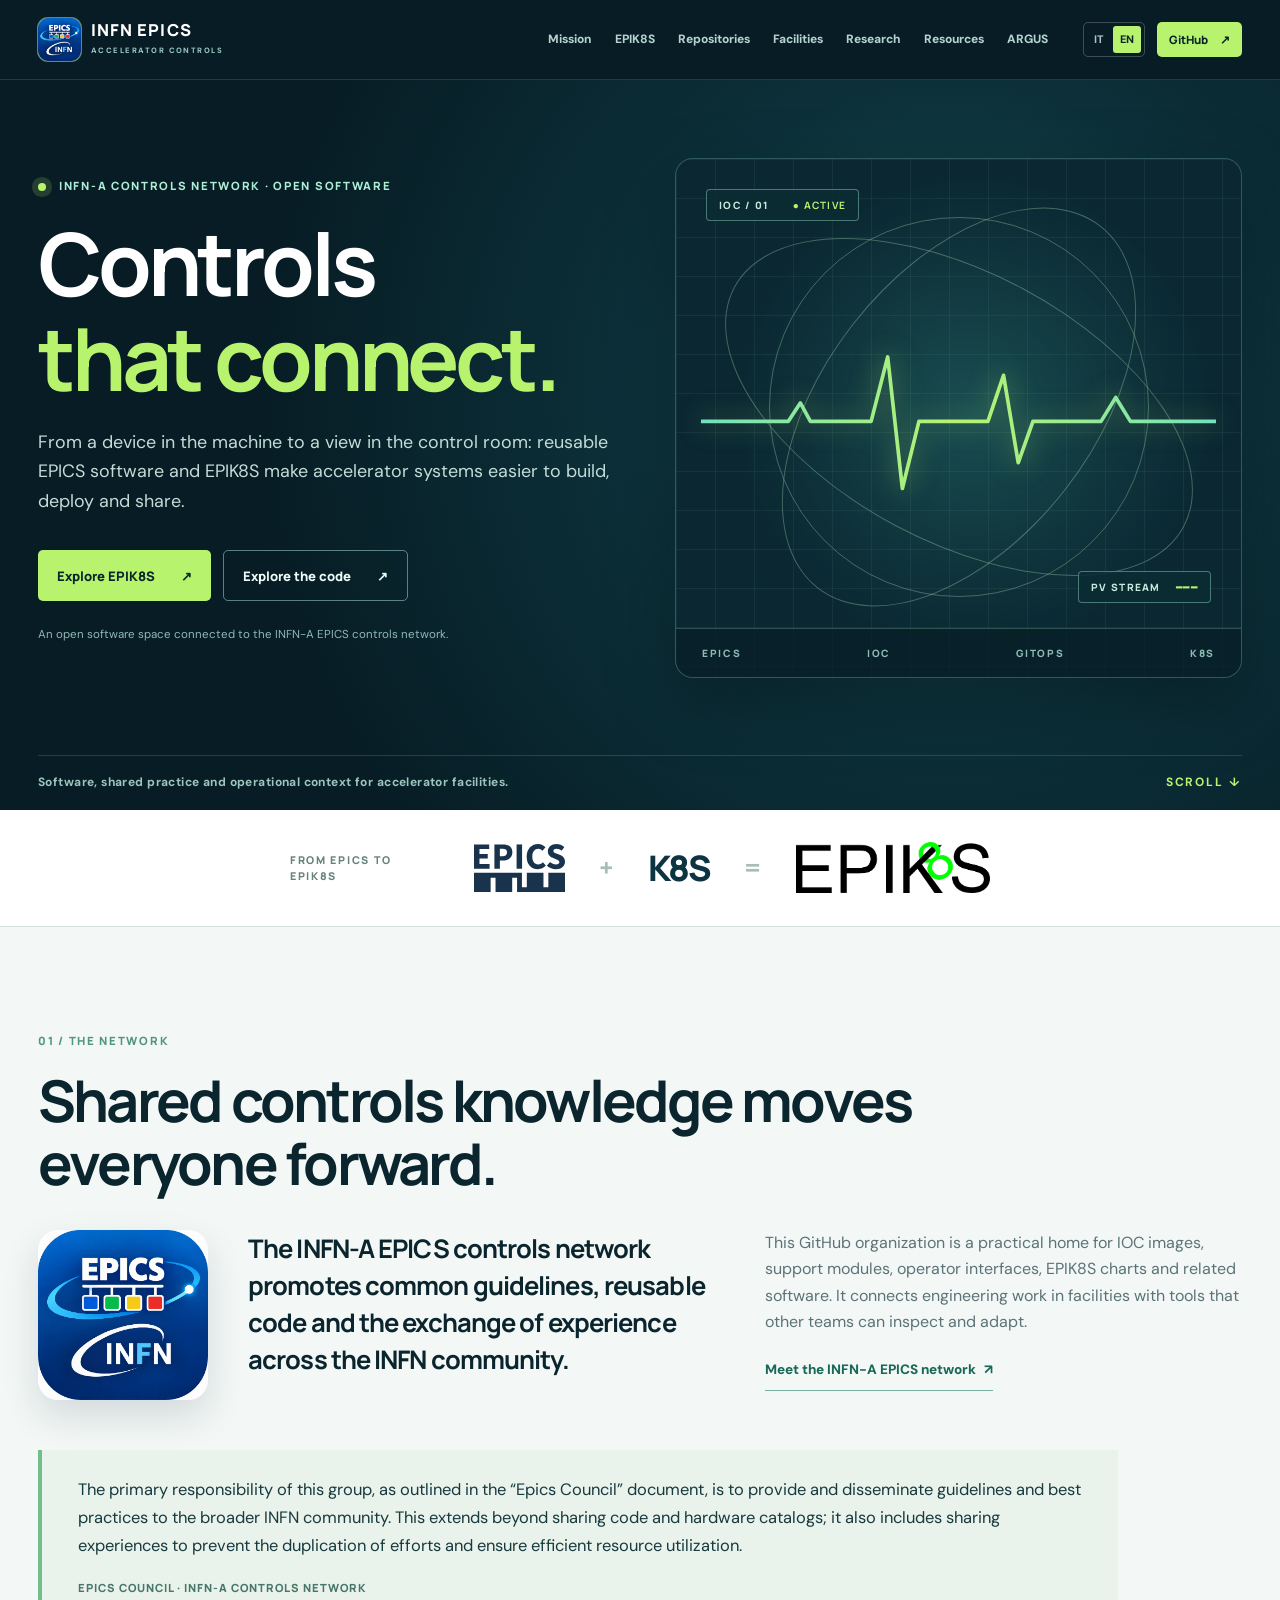
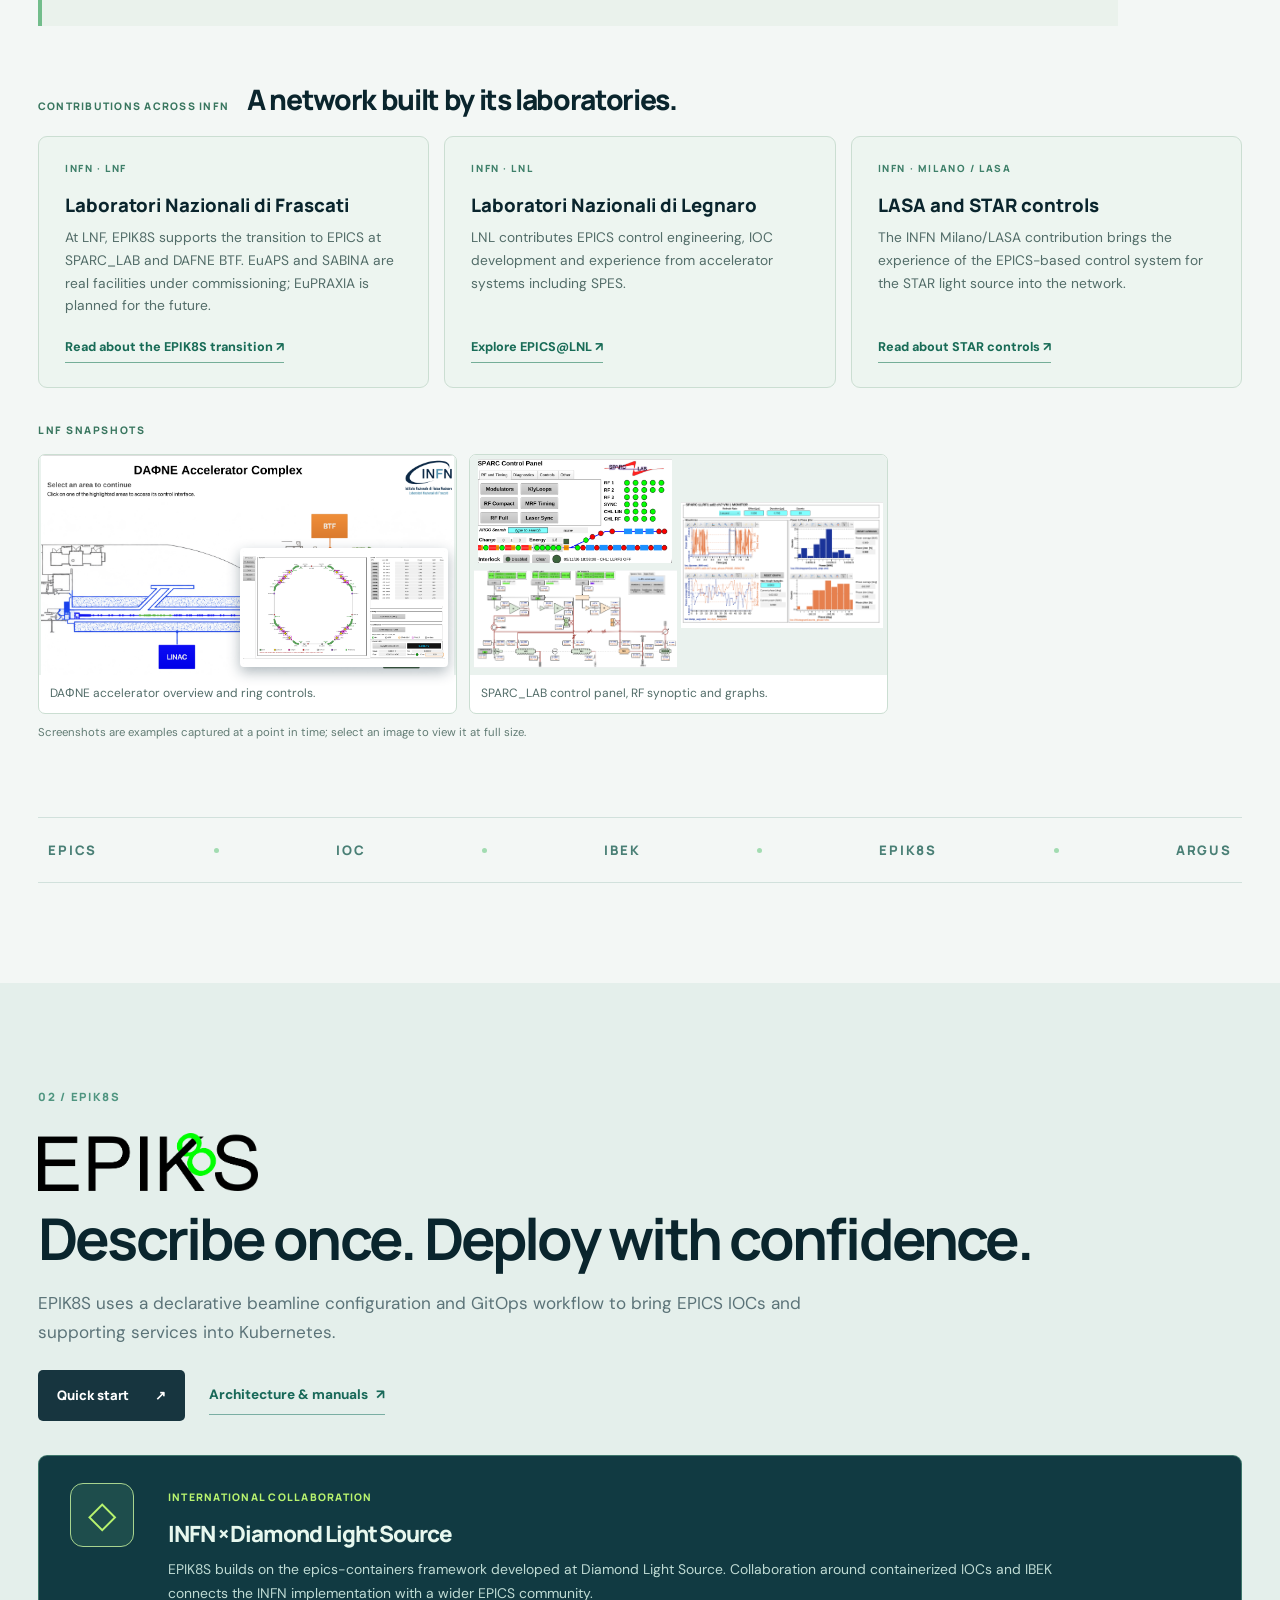
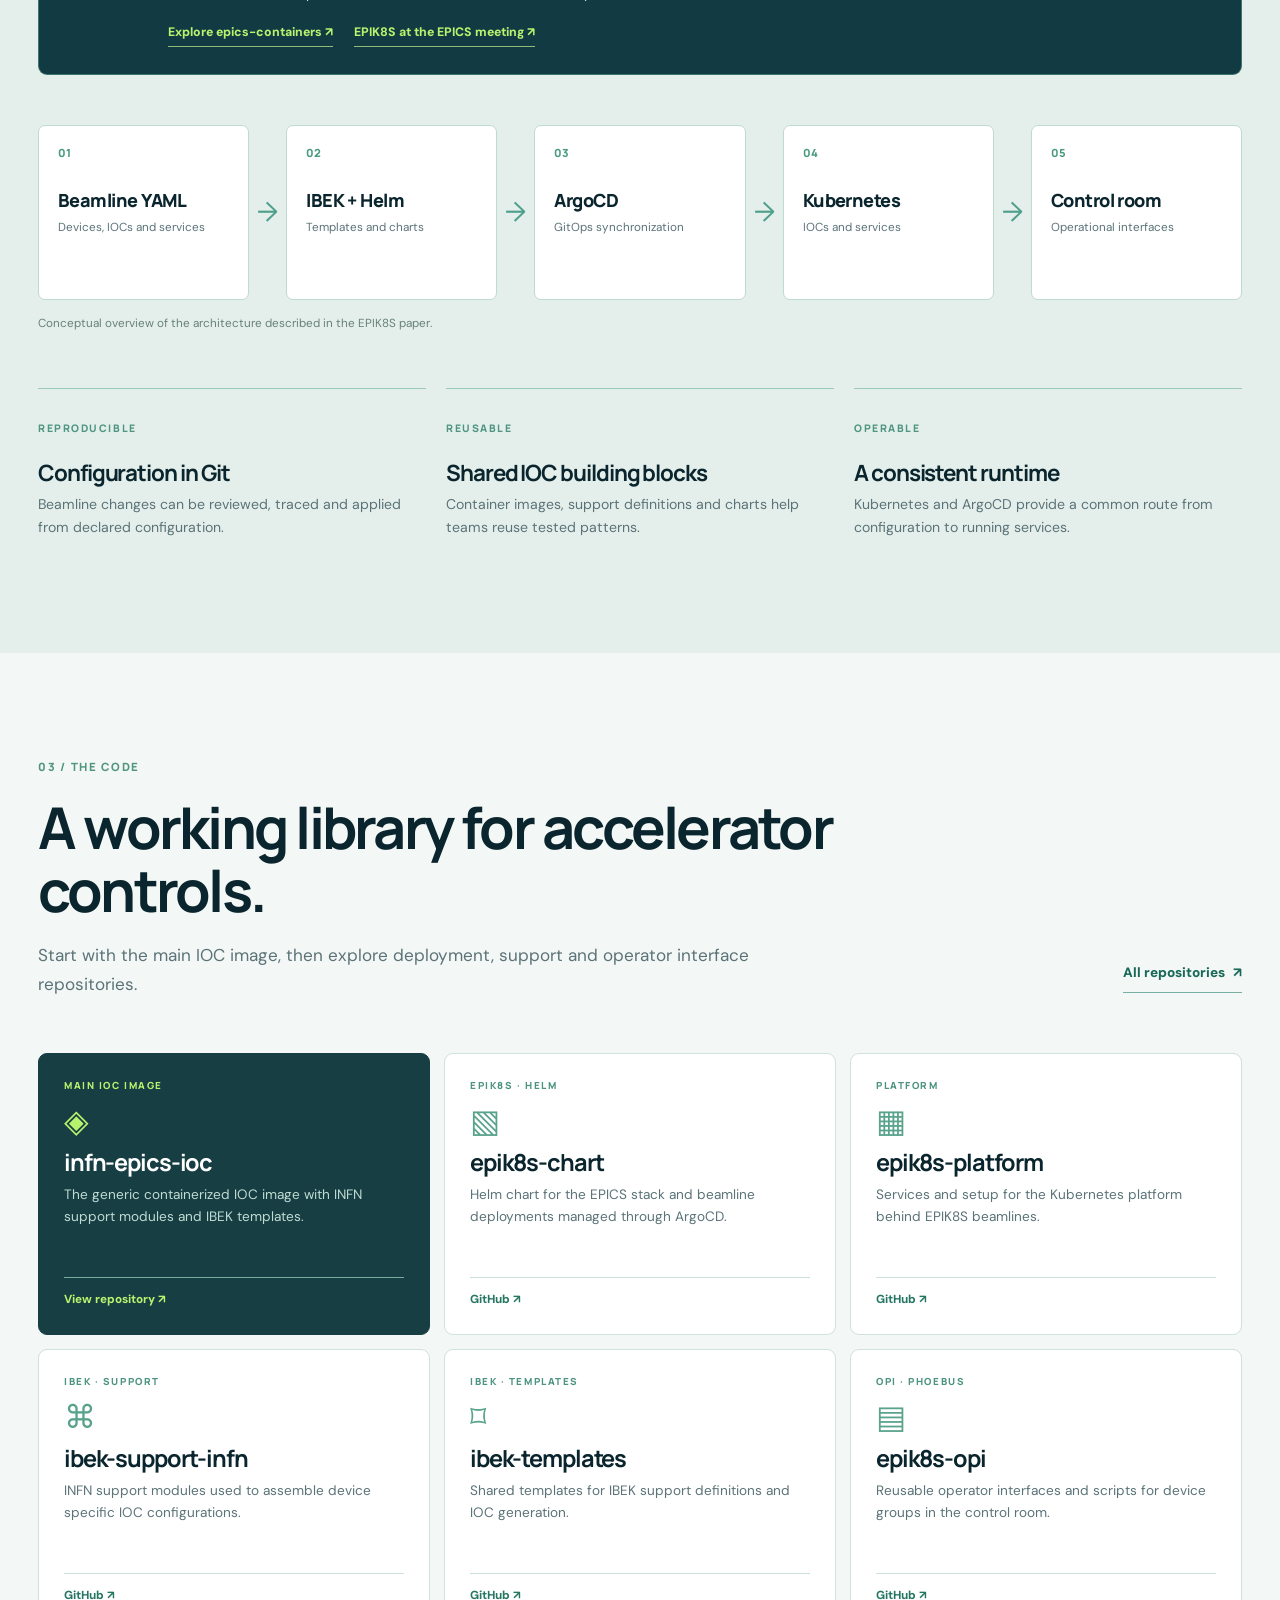
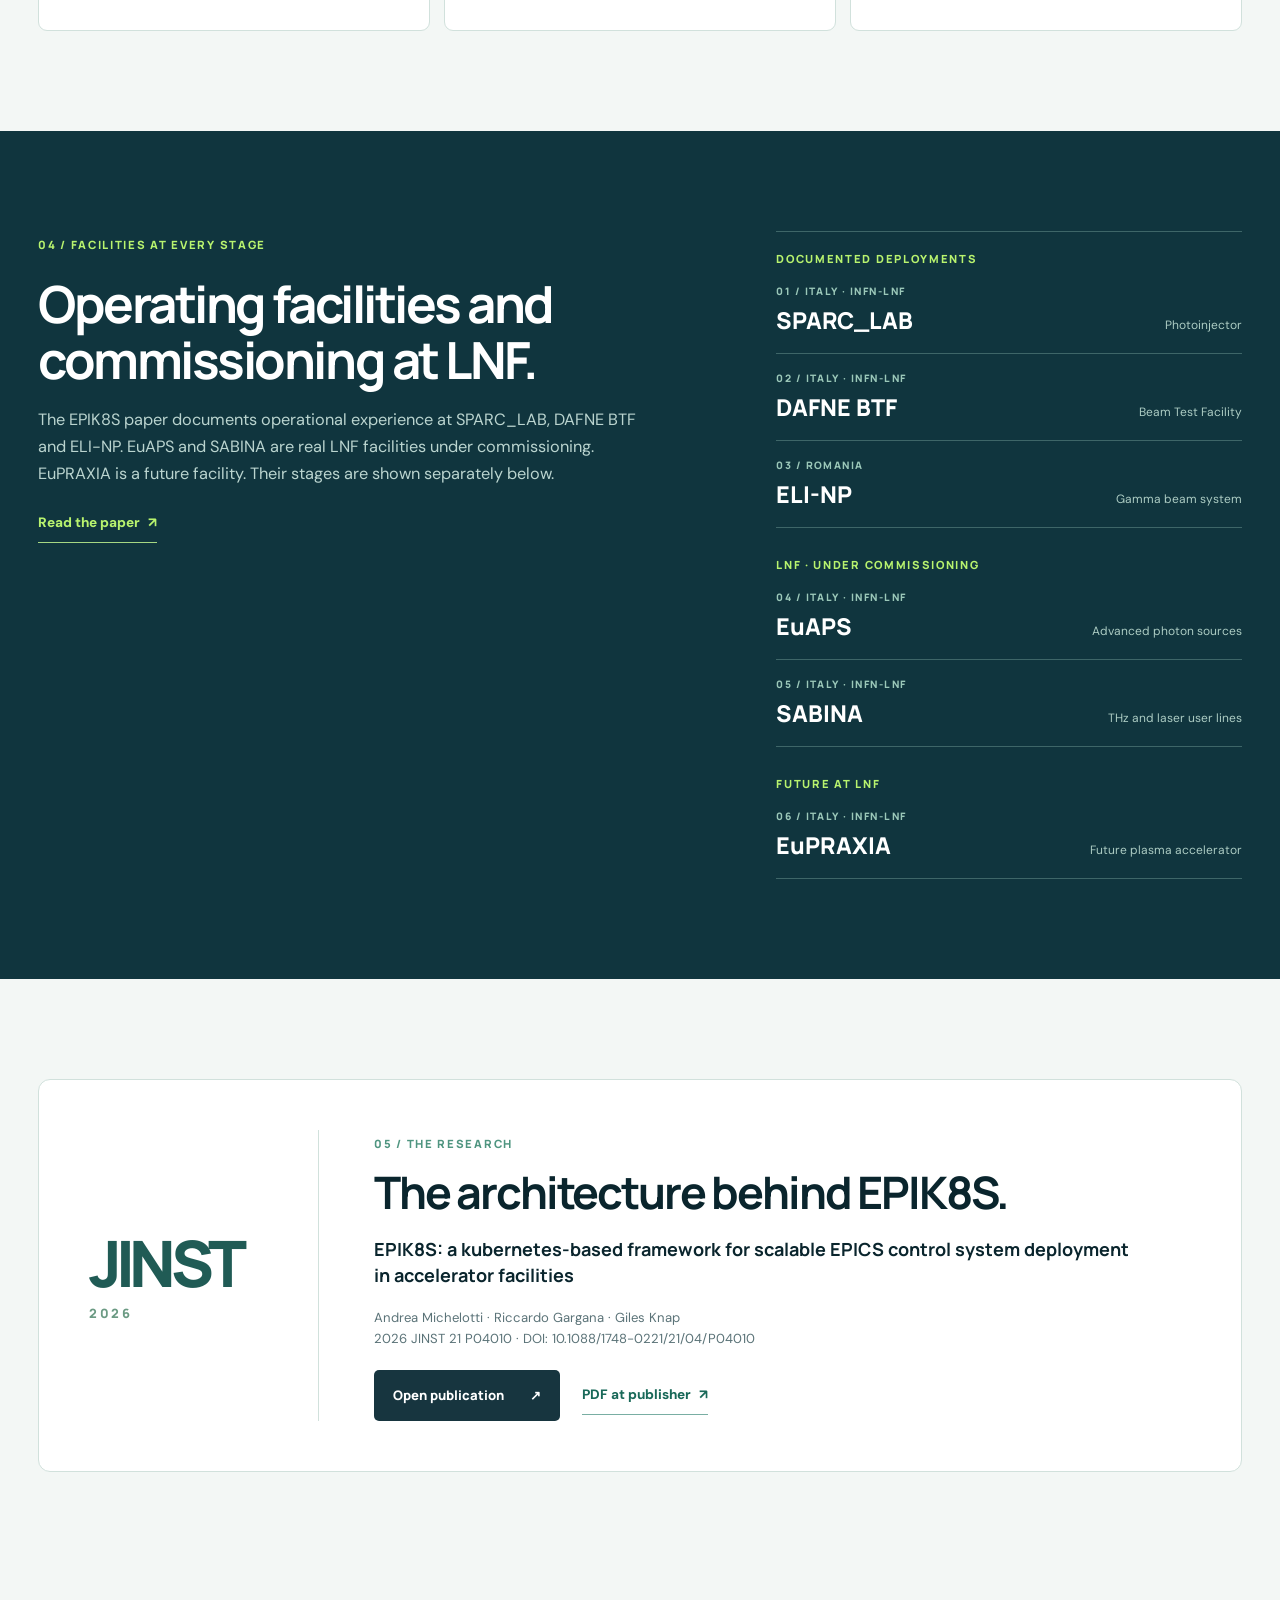
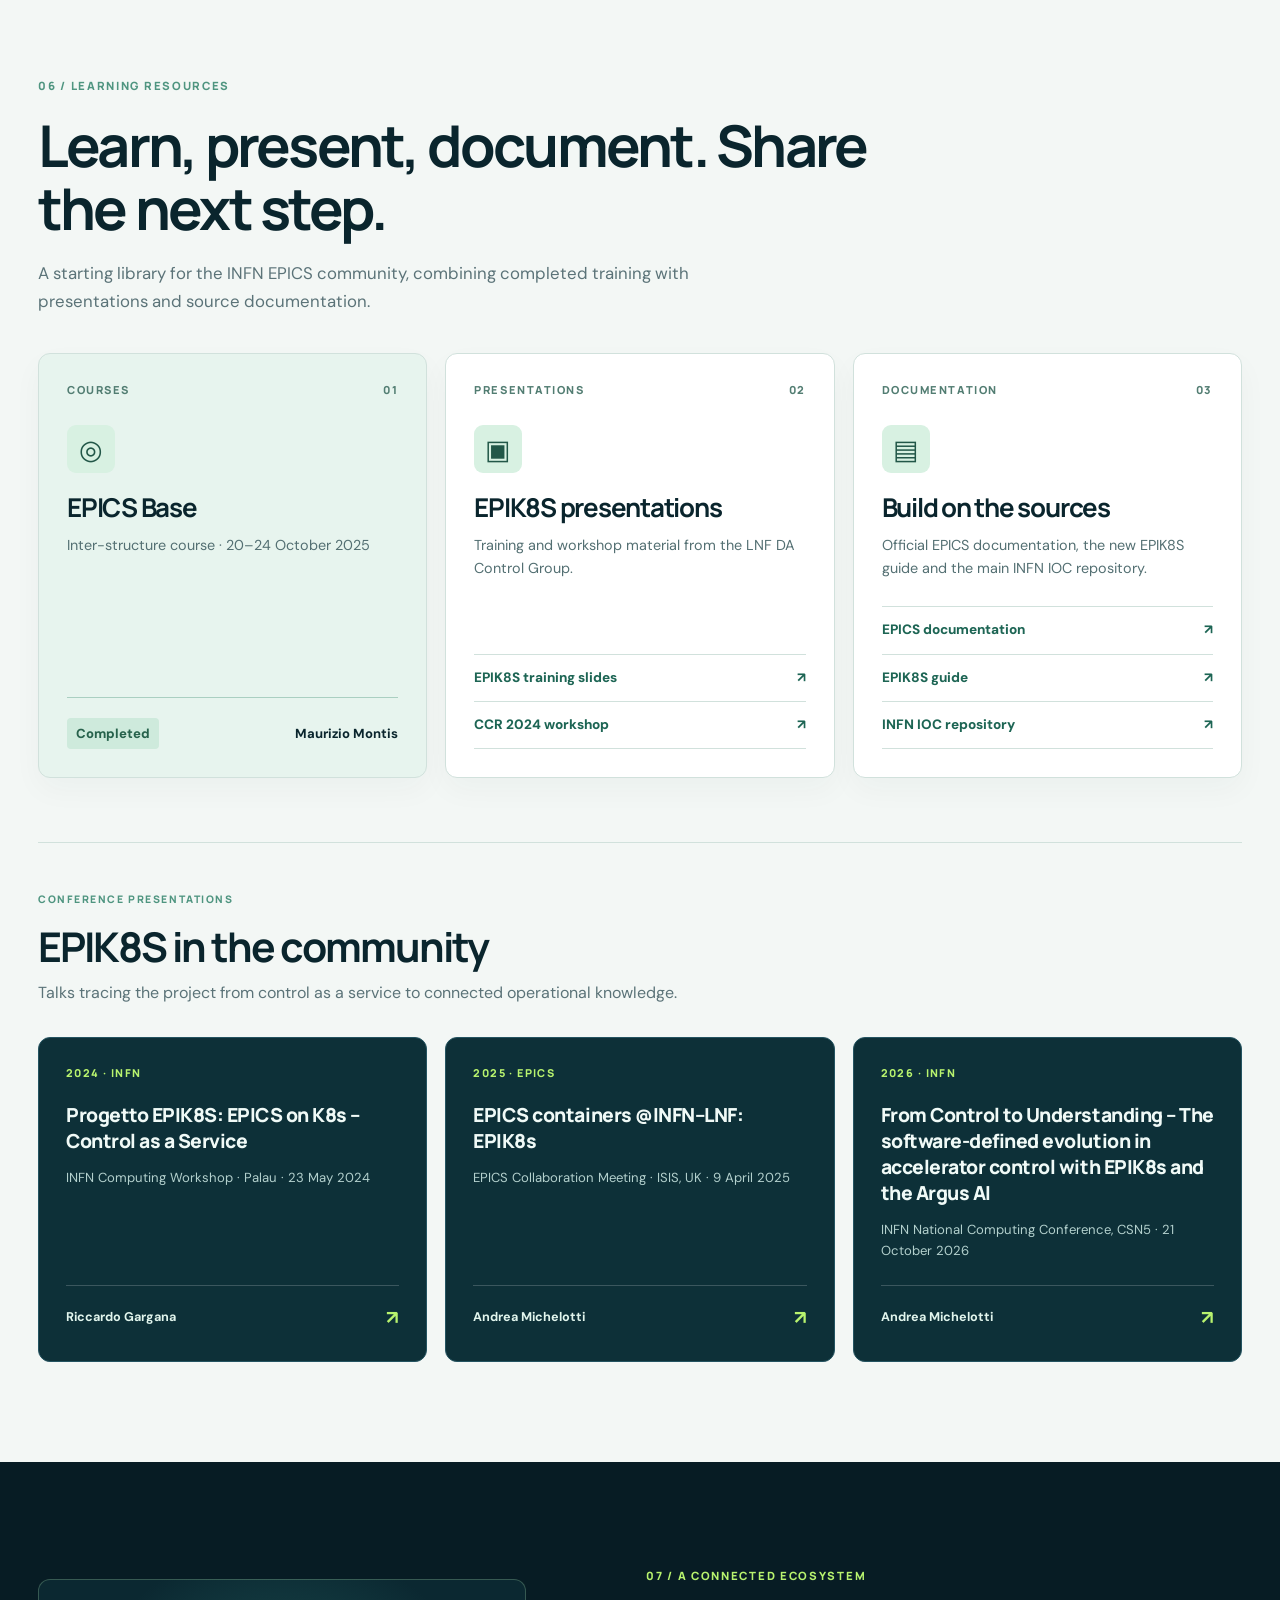
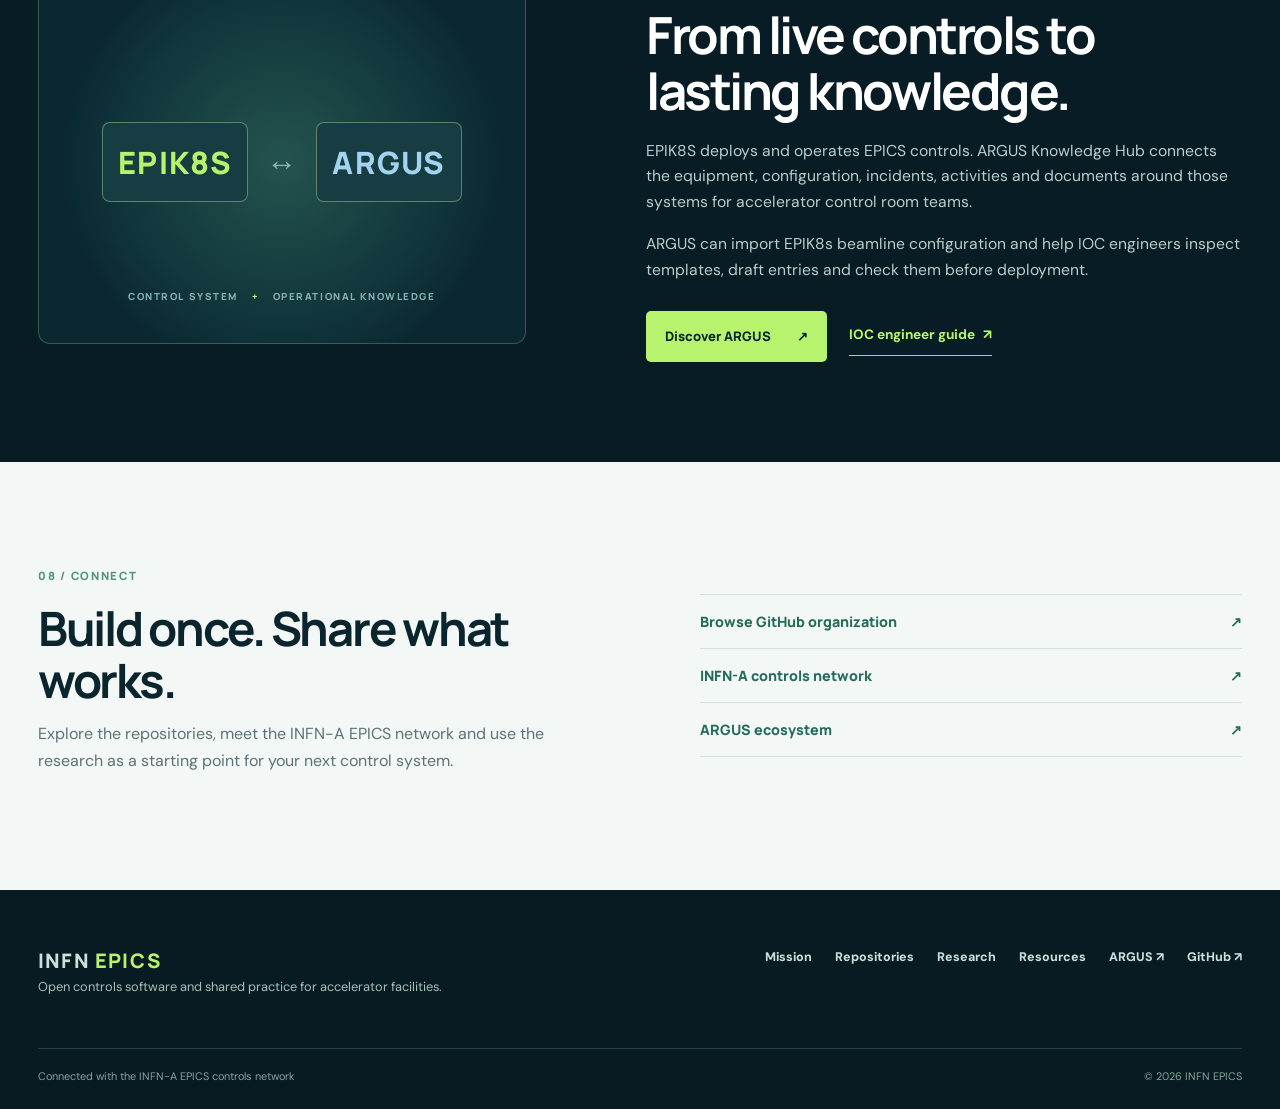
==== commit 55936c86: "Combine DAFNE overview and ring snapshot" ====
--- a/index.html
+++ b/index.html
@@ -11,7 +11,7 @@
   <meta property="og:url" content="https://infn-epics.github.io/">
   <link rel="canonical" href="https://infn-epics.github.io/">
   <link rel="icon" href="./assets/favicon.svg" type="image/svg+xml">
-  <link rel="stylesheet" href="./styles.css?v=lnf-gallery-6">
+  <link rel="stylesheet" href="./styles.css?v=lnf-gallery-7">
   <title>INFN EPICS — Controls that connect</title>
 </head>
 <body>
@@ -28,7 +28,7 @@
       <div class="lnf-gallery">
         <span class="mini-label" data-i18n="lnfGalleryLabel">LNF SNAPSHOTS</span>
         <div class="lnf-gallery-grid">
-          <figure><a href="./assets/lnf-dafne-control-overview.webp" target="_blank" rel="noopener"><img src="./assets/lnf-dafne-control-overview.webp" alt="DAΦNE control interface map showing the LINAC, BTF and rings." data-i18n-alt="lnfDafneAlt" loading="lazy" width="2558" height="1362"></a><figcaption data-i18n="lnfDafneCaption">DAΦNE accelerator complex control overview.</figcaption></figure>
+          <figure class="lnf-dafne-card"><div class="lnf-dafne-montage"><a class="lnf-dafne-overview" href="./assets/lnf-dafne-control-overview.webp" target="_blank" rel="noopener"><img src="./assets/lnf-dafne-control-overview.webp" alt="DAΦNE control interface map showing the LINAC, BTF and rings." data-i18n-alt="lnfDafneAlt" loading="lazy" width="2558" height="1362"></a><a class="lnf-dafne-ring" href="./assets/lnf-dafne-ring.png" target="_blank" rel="noopener"><img src="./assets/lnf-dafne-ring.png" alt="DAΦNE accumulator ring control synoptic with beam position monitors and machine status." data-i18n-alt="lnfDafneRingAlt" loading="lazy" width="3052" height="1566"></a></div><figcaption data-i18n="lnfDafneCaption">DAΦNE accelerator overview and ring controls.</figcaption></figure>
           <figure class="lnf-sparc-card"><div class="lnf-sparc-montage"><a class="lnf-sparc-panel" href="./assets/lnf-sparc-control-panel.png" target="_blank" rel="noopener"><img src="./assets/lnf-sparc-control-panel.png" alt="SPARC_LAB control panel with RF and timing controls and machine status." data-i18n-alt="lnfSparcPanelAlt" loading="lazy" width="1352" height="700"></a><a class="lnf-sparc-synoptic" href="./assets/lnf-sparc-rf-synoptic.webp" target="_blank" rel="noopener"><img src="./assets/lnf-sparc-rf-synoptic.webp" alt="SPARC_LAB RF synoptic showing low level RF systems, klystrons and accelerating cavities." data-i18n-alt="lnfSparcAlt" loading="lazy" width="1804" height="874"></a><a class="lnf-sparc-graphs" href="./assets/lnf-sparc-rf-graphs.png" target="_blank" rel="noopener"><img src="./assets/lnf-sparc-rf-graphs.png" alt="SPARC_LAB RF monitor showing waveforms and power and phase jitter graphs." data-i18n-alt="lnfSparcGraphsAlt" loading="lazy" width="1832" height="1136"></a></div><figcaption data-i18n="lnfSparcCaption">SPARC_LAB control panel, RF synoptic and graphs.</figcaption></figure>
         </div>
         <p class="lnf-gallery-note" data-i18n="lnfGalleryNote">Screenshots are examples captured at a point in time; select an image to view it at full size.</p>
@@ -70,6 +70,6 @@
     <section class="closing section wrap"><div><span class="section-label">08 / <span data-i18n="sectionConnect">CONNECT</span></span><h2 data-i18n="closingTitle">Build once. Share what works.</h2><p data-i18n="closingBody">Explore the repositories, meet the INFN-A EPICS network and use the research as a starting point for your next control system.</p></div><div class="closing-links"><a href="https://github.com/infn-epics" target="_blank" rel="noopener"><span data-i18n="closingGithub">Browse GitHub organization</span> ↗</a><a href="https://acceleratori.infn.it/rete-controlli-epics/" target="_blank" rel="noopener"><span data-i18n="closingNetwork">INFN-A controls network</span> ↗</a><a data-external="argusRoot" href="https://infn-argus.github.io/"><span data-i18n="closingArgus">ARGUS ecosystem</span> ↗</a></div></section>
   </main>
   <footer class="footer"><div class="wrap footer-grid"><div><a class="footer-brand" href="#top">INFN <span>EPICS</span></a><p data-i18n="footerTag">Open controls software and shared practice for accelerator facilities.</p></div><nav aria-label="Footer"><a href="#mission" data-i18n="navMission">Mission</a><a href="#repositories" data-i18n="navRepos">Repositories</a><a href="#research" data-i18n="navResearch">Research</a><a href="#resources" data-i18n="navResources">Resources</a><a data-external="argusRoot" href="https://infn-argus.github.io/">ARGUS ↗</a><a href="https://github.com/infn-epics" target="_blank" rel="noopener">GitHub ↗</a></nav></div><div class="wrap footer-bottom"><span data-i18n="footerInstitution">Connected with the INFN-A EPICS controls network</span><span>© <span id="year"></span> INFN EPICS</span></div></footer>
-  <script src="./script.js?v=lnf-gallery-6" defer></script>
+  <script src="./script.js?v=lnf-gallery-7" defer></script>
 </body>
 </html>
--- a/styles.css
+++ b/styles.css
@@ -64,4 +64,4 @@
 .network-contributors{margin-top:54px}.network-contributors-head{display:flex;align-items:baseline;gap:18px;flex-wrap:wrap}.network-contributors-head .mini-label{font-weight:800;letter-spacing:.12em;color:#39765f}.network-contributors h3{font:800 clamp(1.4rem,2.2vw,2rem) Manrope;margin:0}.contributor-grid{display:grid;grid-template-columns:repeat(auto-fit,minmax(260px,1fr));gap:15px;margin-top:18px}.contributor-grid article{background:#edf5f0;border:1px solid #cbded2;border-radius:9px;padding:24px 26px;display:flex;flex-direction:column;min-height:218px}.contributor-code{font:800 .62rem Manrope;letter-spacing:.16em;color:#3f806a}.contributor-grid h4{font:800 1.16rem Manrope;margin:17px 0 8px}.contributor-grid p{font-size:.86rem;line-height:1.65;color:#526c68;margin:0 0 20px}.contributor-grid a{align-self:flex-start;margin-top:auto;color:#196c57;font-size:.79rem;font-weight:800;border-bottom:1px solid #75ae98;padding-bottom:4px}.contributor-grid a:hover{color:#102d35}.diamond-collab{display:grid;grid-template-columns:76px 1fr;gap:22px;align-items:start;margin-top:34px;padding:27px 31px;background:#113a42;border:1px solid #71ba9a78;border-radius:9px;color:#e7f7ee}.diamond-mark{width:64px;height:64px;border:1px solid #a8d48f;background:#1e4d4c;border-radius:13px;display:grid;place-items:center;font-size:2.3rem;color:#b8f36e}.diamond-collab .mini-label{color:#b8f36e;font-weight:800;letter-spacing:.12em}.diamond-collab h3{font:800 1.4rem Manrope;margin:9px 0 9px}.diamond-collab p{font-size:.87rem;line-height:1.7;color:#bfdbd4;max-width:900px;margin:0}.diamond-links{display:flex;gap:21px;flex-wrap:wrap;margin-top:16px}.diamond-links a{font-size:.77rem;color:#b8f36e;font-weight:800;border-bottom:1px solid #92ba78;padding-bottom:4px}.diamond-links a:hover{color:white}@media(max-width:700px){.contributor-grid{grid-template-columns:1fr}.diamond-collab{grid-template-columns:1fr;padding:23px}.diamond-mark{width:52px;height:52px;font-size:1.7rem}}
 
 /* LNF snapshots, kept as a small visual footnote to the lab profile */
-.lnf-gallery{margin-top:28px;max-width:850px}.lnf-gallery>.mini-label{color:#39765f}.lnf-gallery-grid{display:grid;grid-template-columns:repeat(2,minmax(0,1fr));gap:12px;margin-top:12px}.lnf-gallery figure{margin:0;overflow:hidden;border:1px solid #cbded2;border-radius:7px;background:white}.lnf-gallery figure a{display:block;background:#eaf2ee}.lnf-gallery img{display:block;width:100%;height:auto;aspect-ratio:1.9;object-fit:contain}.lnf-sparc-montage{display:grid;grid-template-columns:1fr 1fr;grid-template-rows:repeat(2,minmax(0,1fr));aspect-ratio:1.9;gap:4px;padding:4px;background:#eaf2ee}.lnf-sparc-montage a{min-width:0;min-height:0;overflow:hidden}.lnf-sparc-montage img{width:100%;height:100%;aspect-ratio:auto;object-fit:contain;object-position:center}.lnf-sparc-panel{grid-column:1;grid-row:1}.lnf-sparc-synoptic{grid-column:1;grid-row:2}.lnf-sparc-graphs{grid-column:2;grid-row:1 / 3}.lnf-gallery figcaption{padding:9px 11px;color:#526c68;font-size:.75rem}.lnf-gallery-note{font-size:.71rem;color:#627c74;margin:10px 0 0}@media(max-width:700px){.lnf-gallery-grid{grid-template-columns:1fr}}
+.lnf-gallery{margin-top:28px;max-width:850px}.lnf-gallery>.mini-label{color:#39765f}.lnf-gallery-grid{display:grid;grid-template-columns:repeat(2,minmax(0,1fr));gap:12px;margin-top:12px}.lnf-gallery figure{margin:0;overflow:hidden;border:1px solid #cbded2;border-radius:7px;background:white}.lnf-gallery figure a{display:block;background:#eaf2ee}.lnf-gallery img{display:block;width:100%;height:auto;aspect-ratio:1.9;object-fit:contain}.lnf-dafne-montage{position:relative;aspect-ratio:1.9;background:#eaf2ee}.lnf-dafne-overview{display:block;width:100%;height:100%}.lnf-dafne-overview img{width:100%;height:100%;aspect-ratio:auto;object-fit:contain}.lnf-dafne-ring{position:absolute;right:8px;bottom:8px;width:50%;height:54%;border:3px solid white;border-radius:4px;box-shadow:0 5px 14px #102a3a55;overflow:hidden}.lnf-dafne-ring img{width:100%;height:100%;aspect-ratio:auto;object-fit:contain;background:white}.lnf-sparc-montage{display:grid;grid-template-columns:1fr 1fr;grid-template-rows:repeat(2,minmax(0,1fr));aspect-ratio:1.9;gap:4px;padding:4px;background:#eaf2ee}.lnf-sparc-montage a{min-width:0;min-height:0;overflow:hidden}.lnf-sparc-montage img{width:100%;height:100%;aspect-ratio:auto;object-fit:contain;object-position:center}.lnf-sparc-panel{grid-column:1;grid-row:1}.lnf-sparc-synoptic{grid-column:1;grid-row:2}.lnf-sparc-graphs{grid-column:2;grid-row:1 / 3}.lnf-gallery figcaption{padding:9px 11px;color:#526c68;font-size:.75rem}.lnf-gallery-note{font-size:.71rem;color:#627c74;margin:10px 0 0}@media(max-width:700px){.lnf-gallery-grid{grid-template-columns:1fr}}
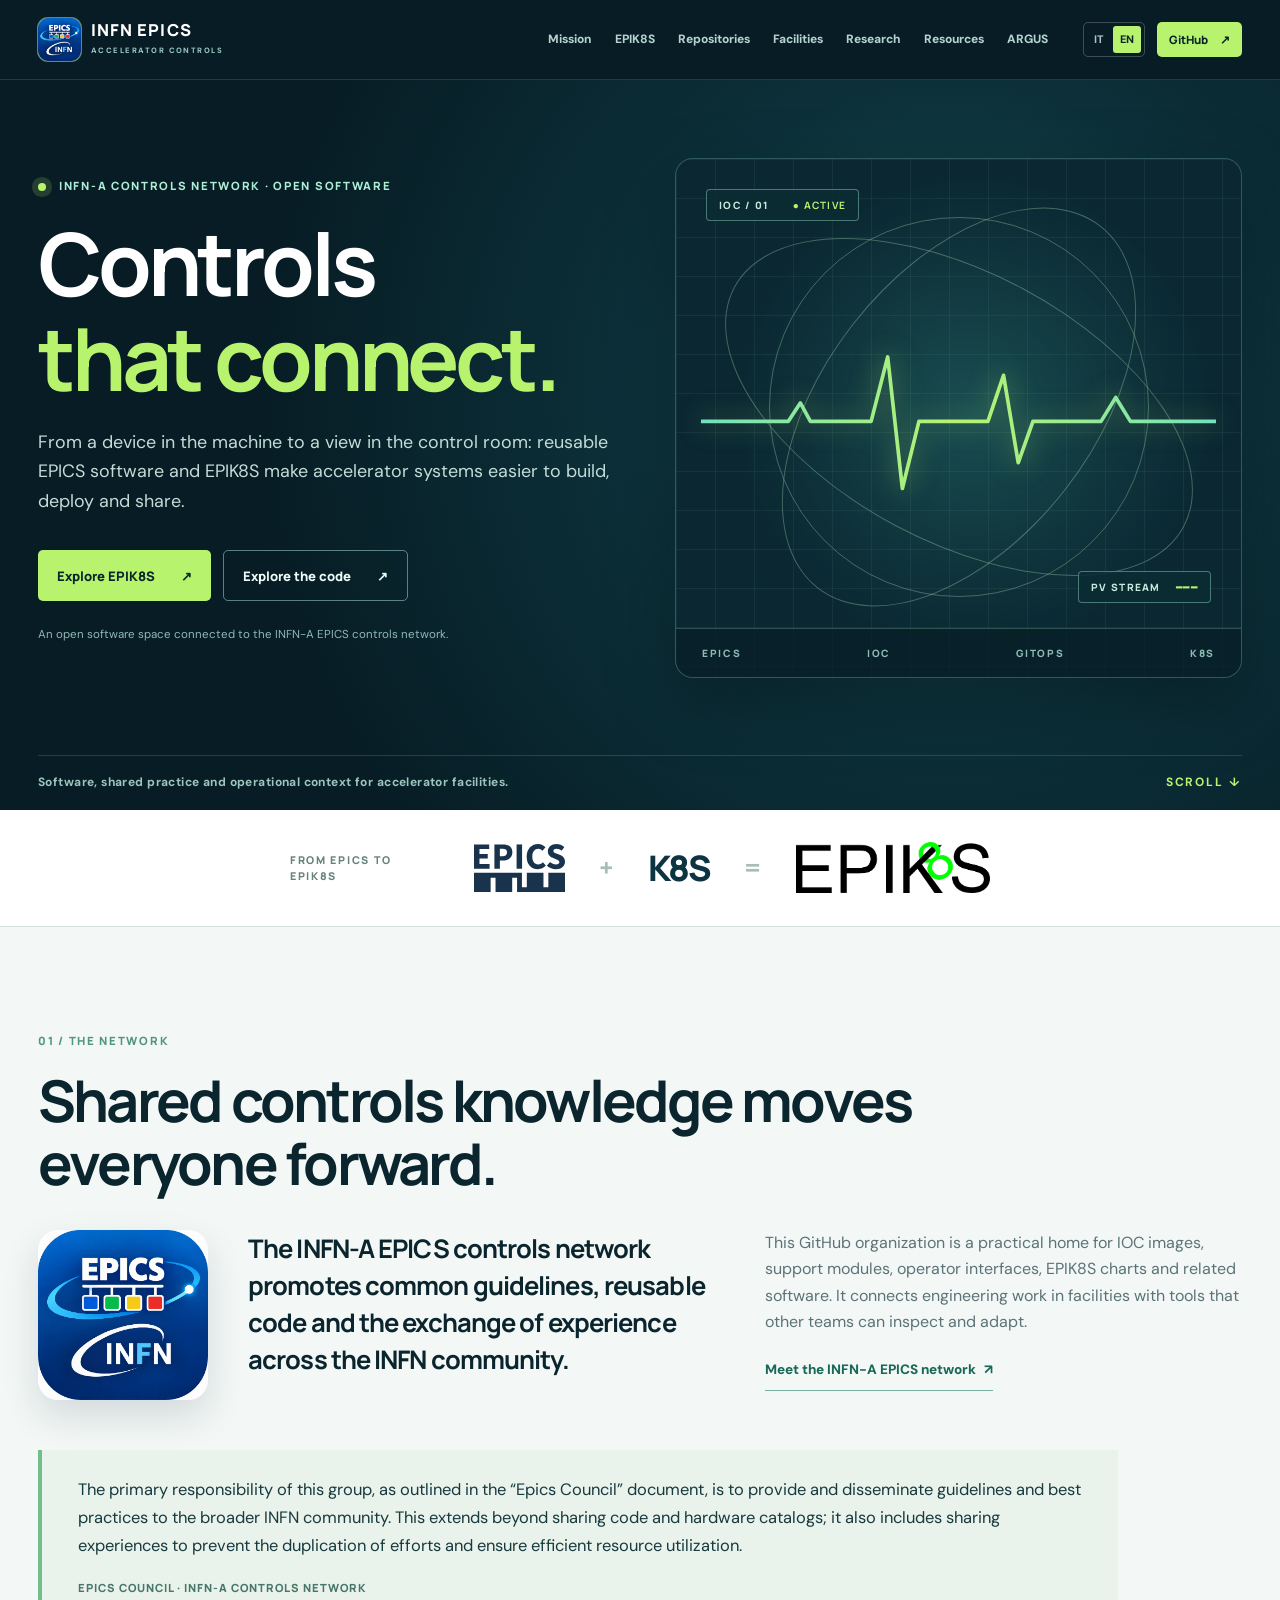
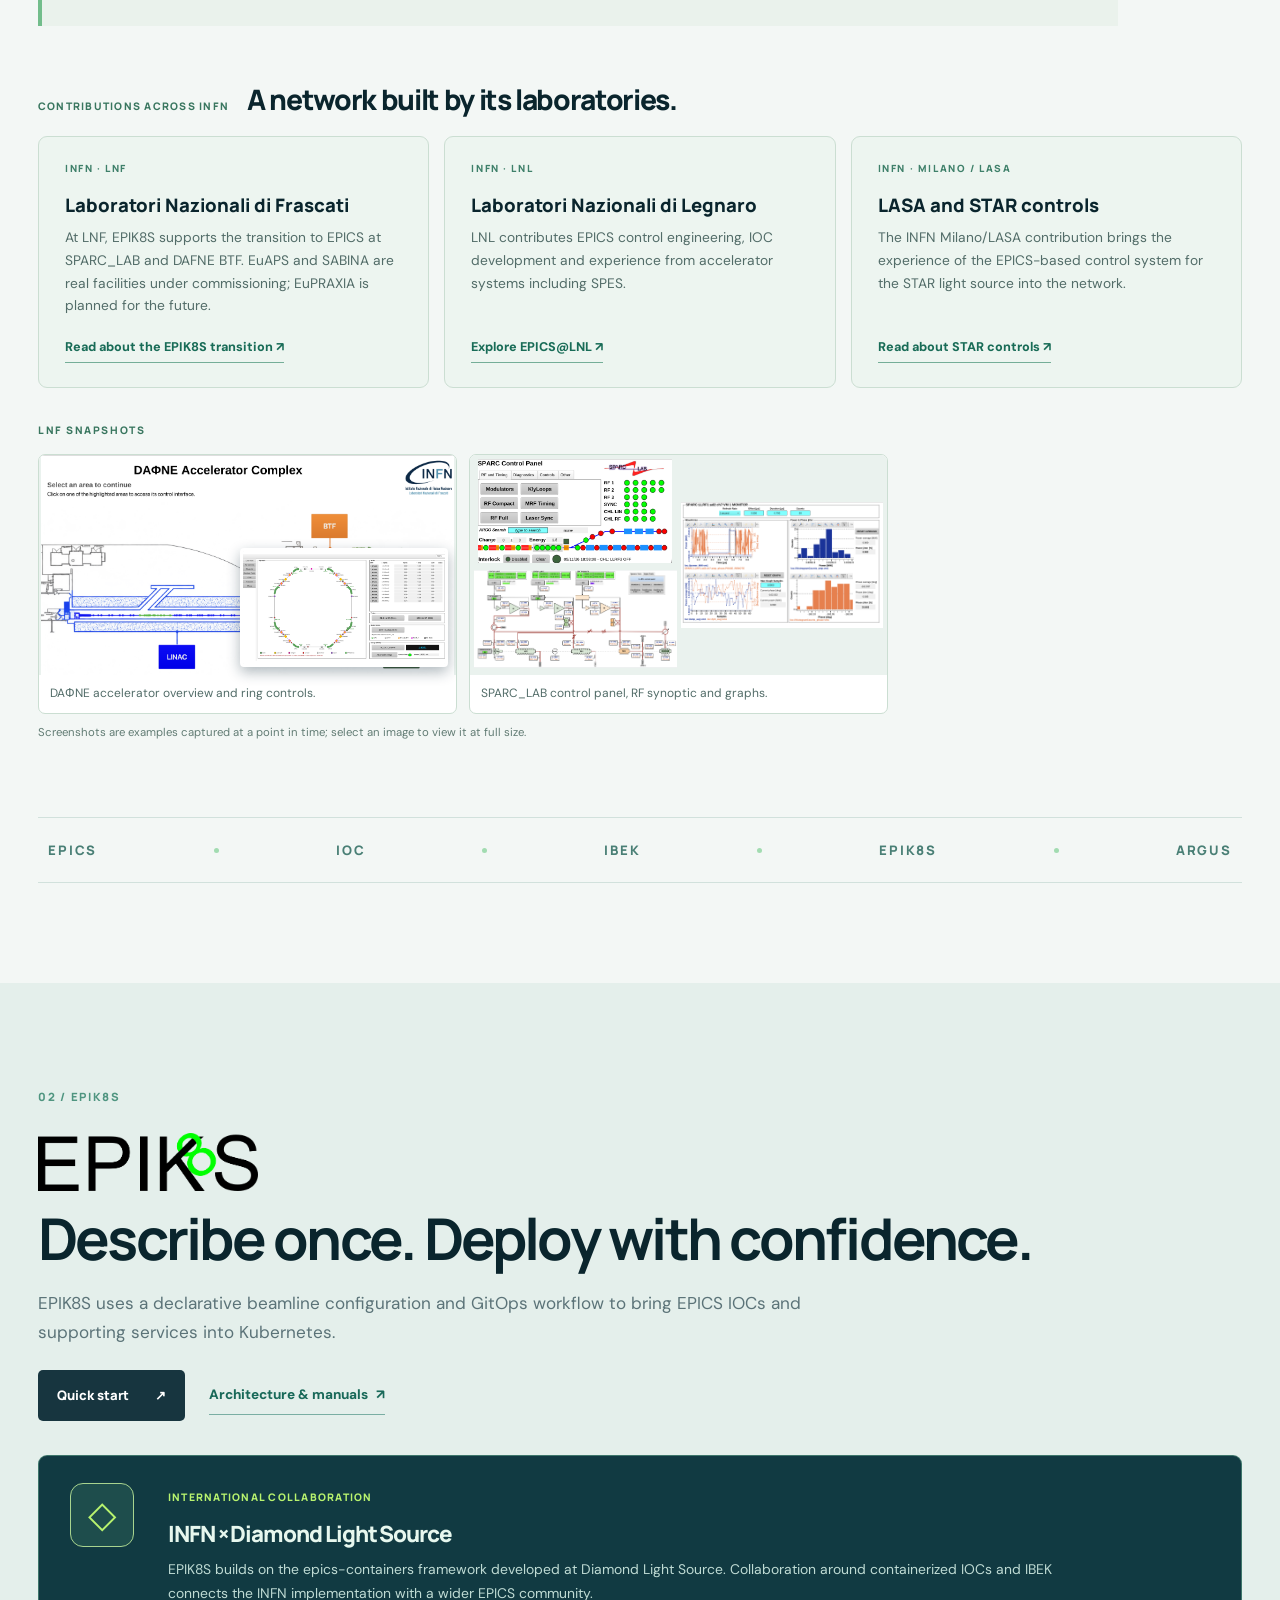
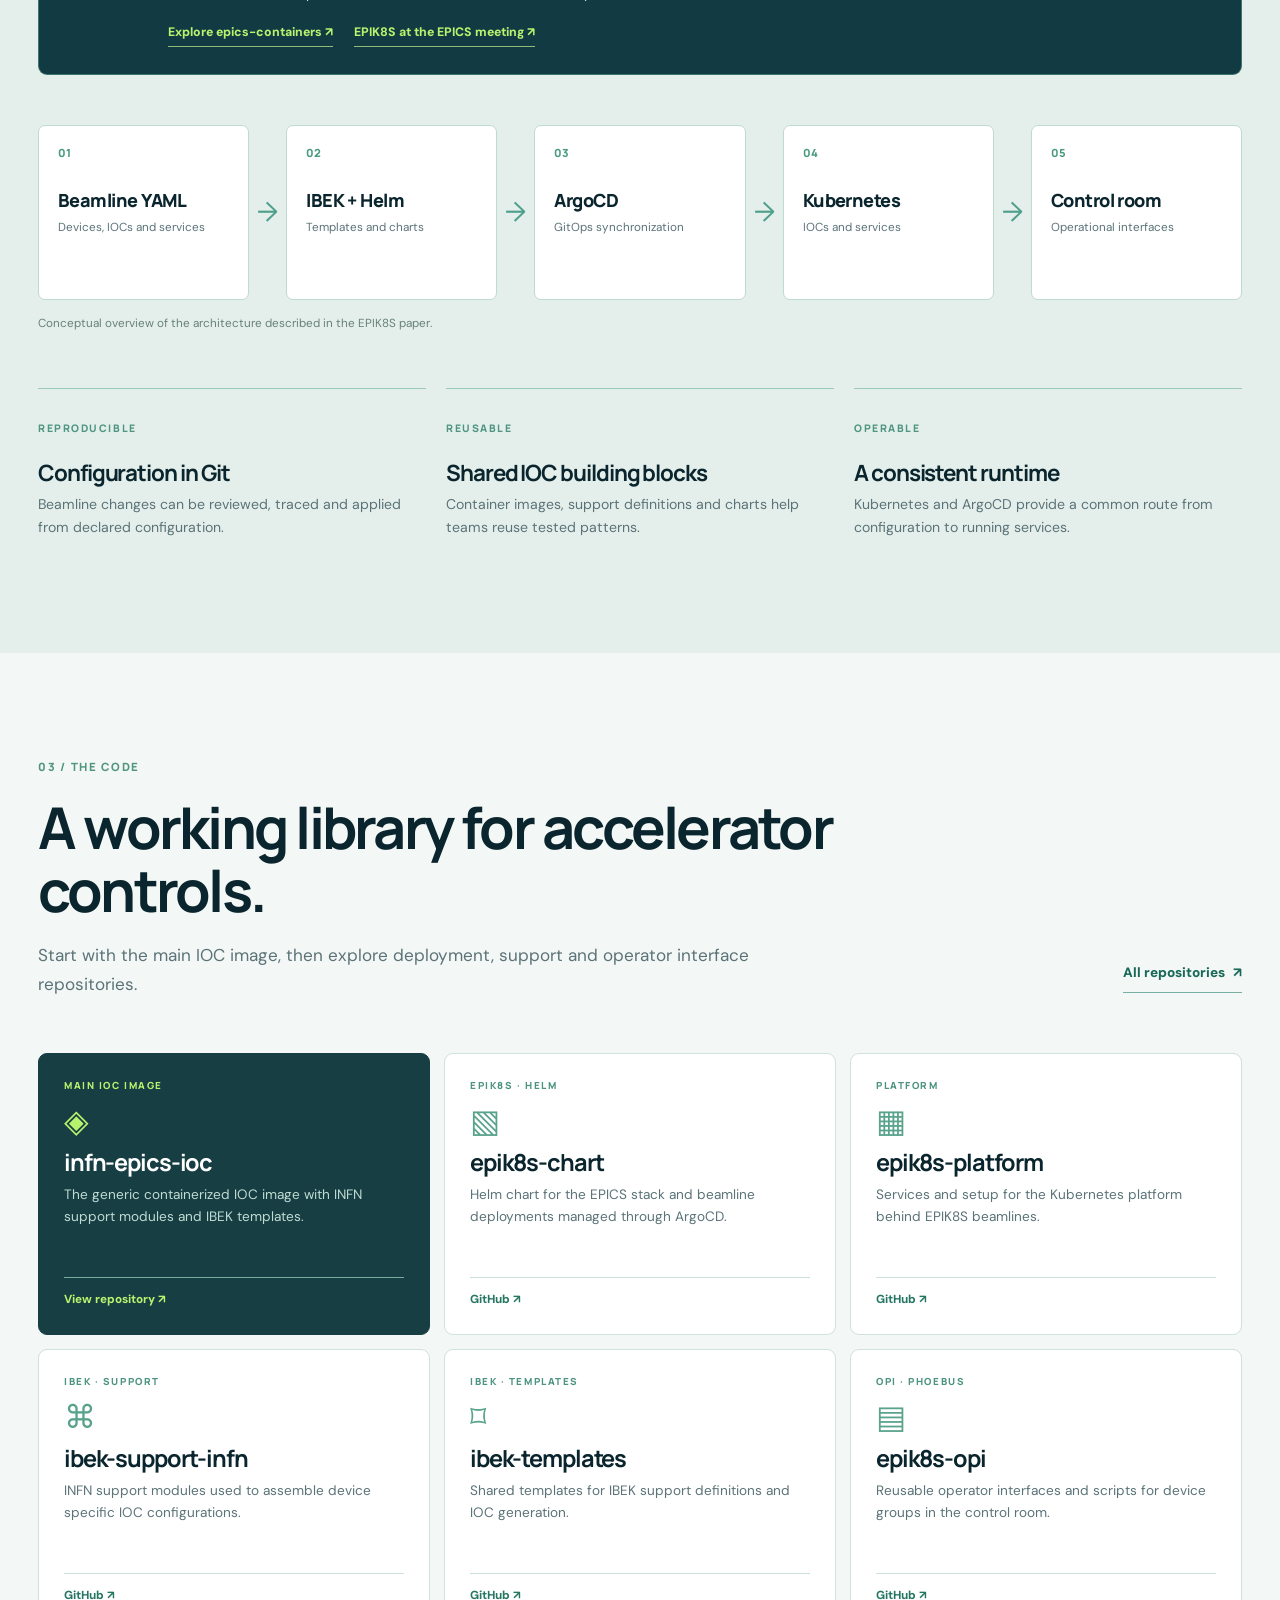
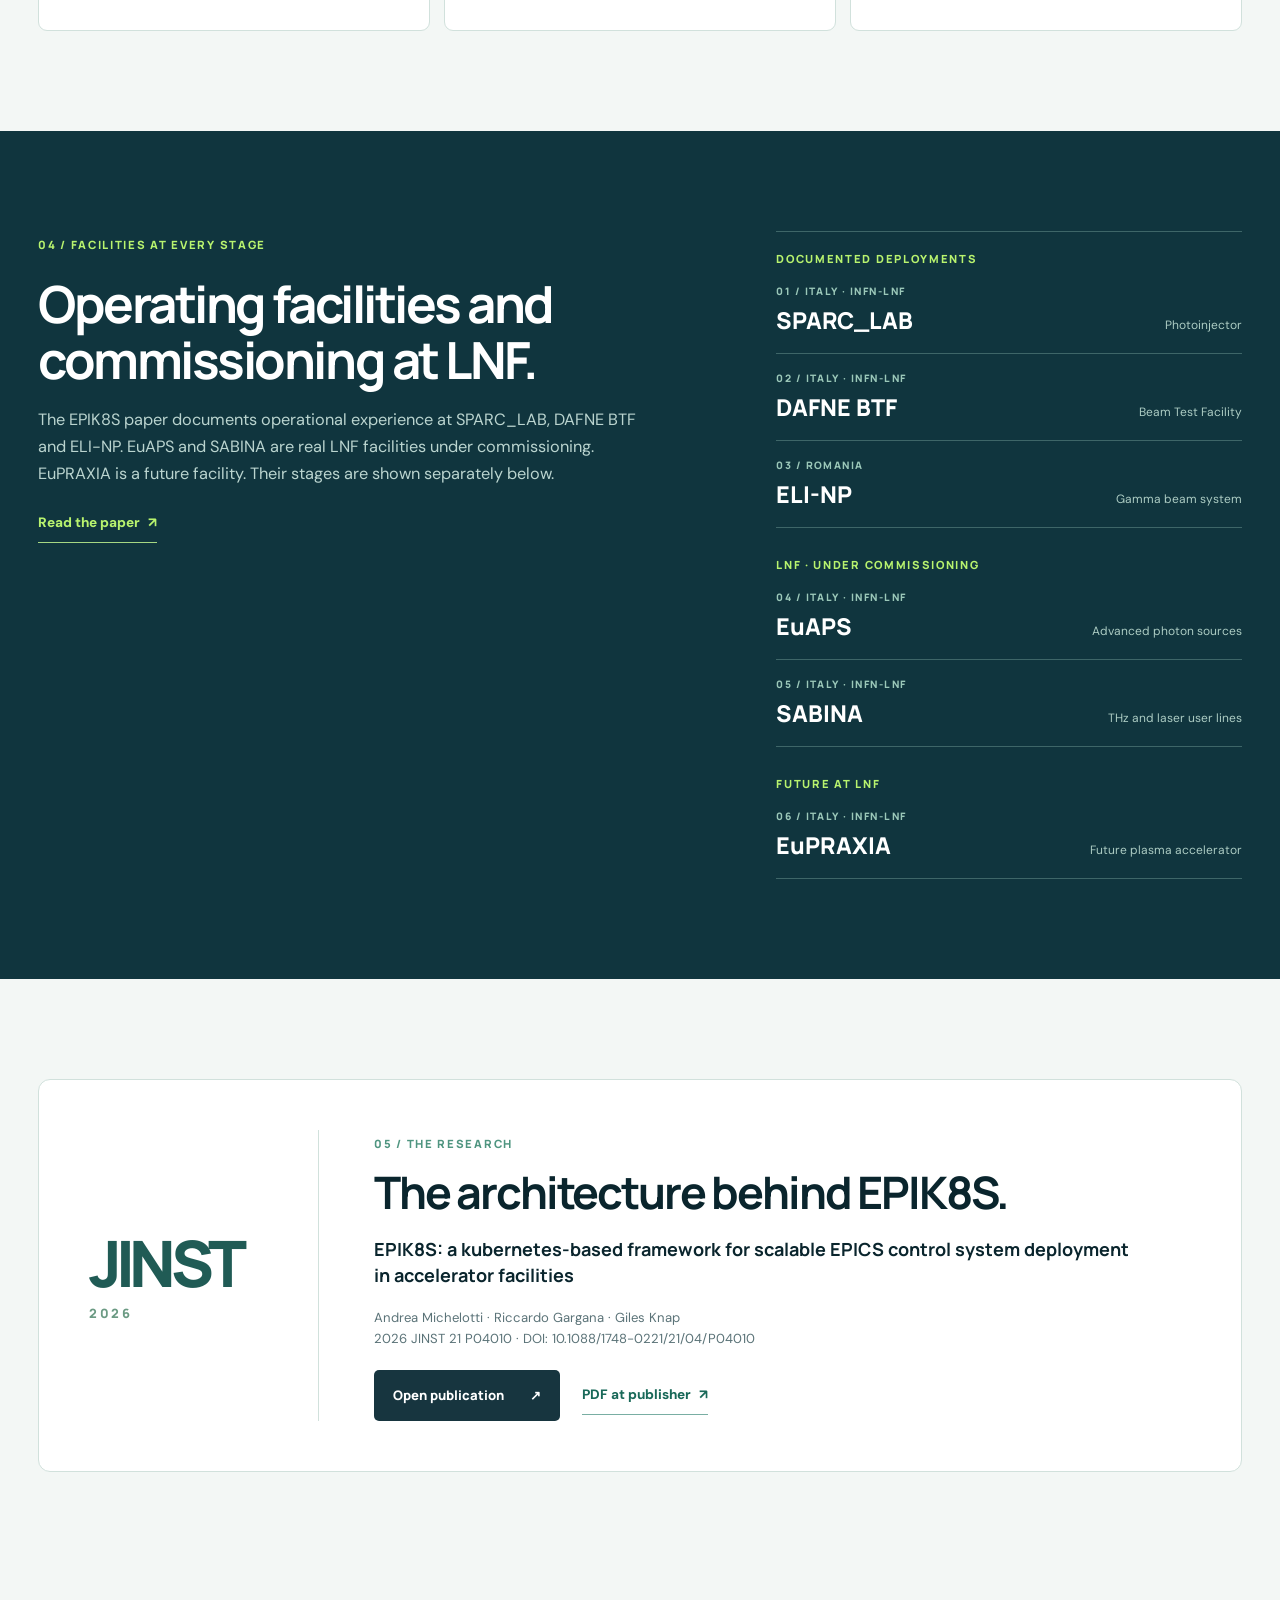
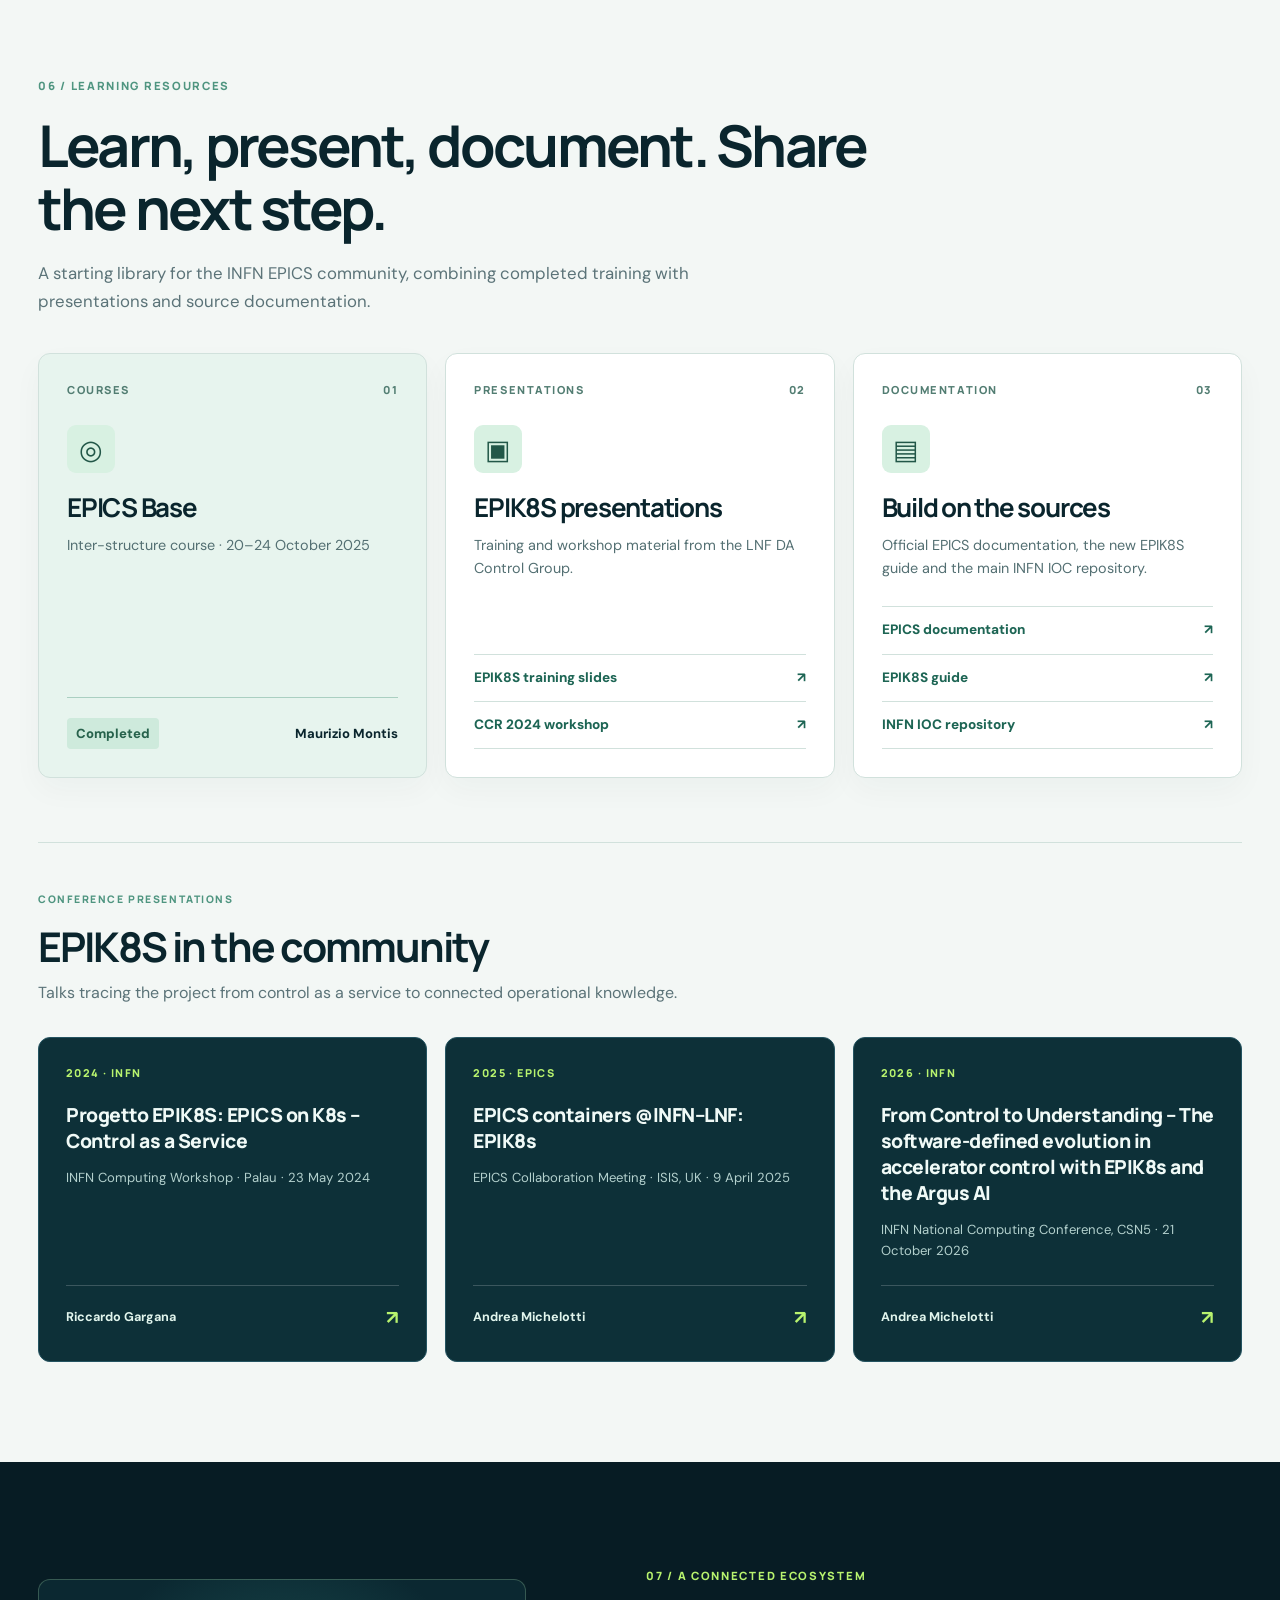
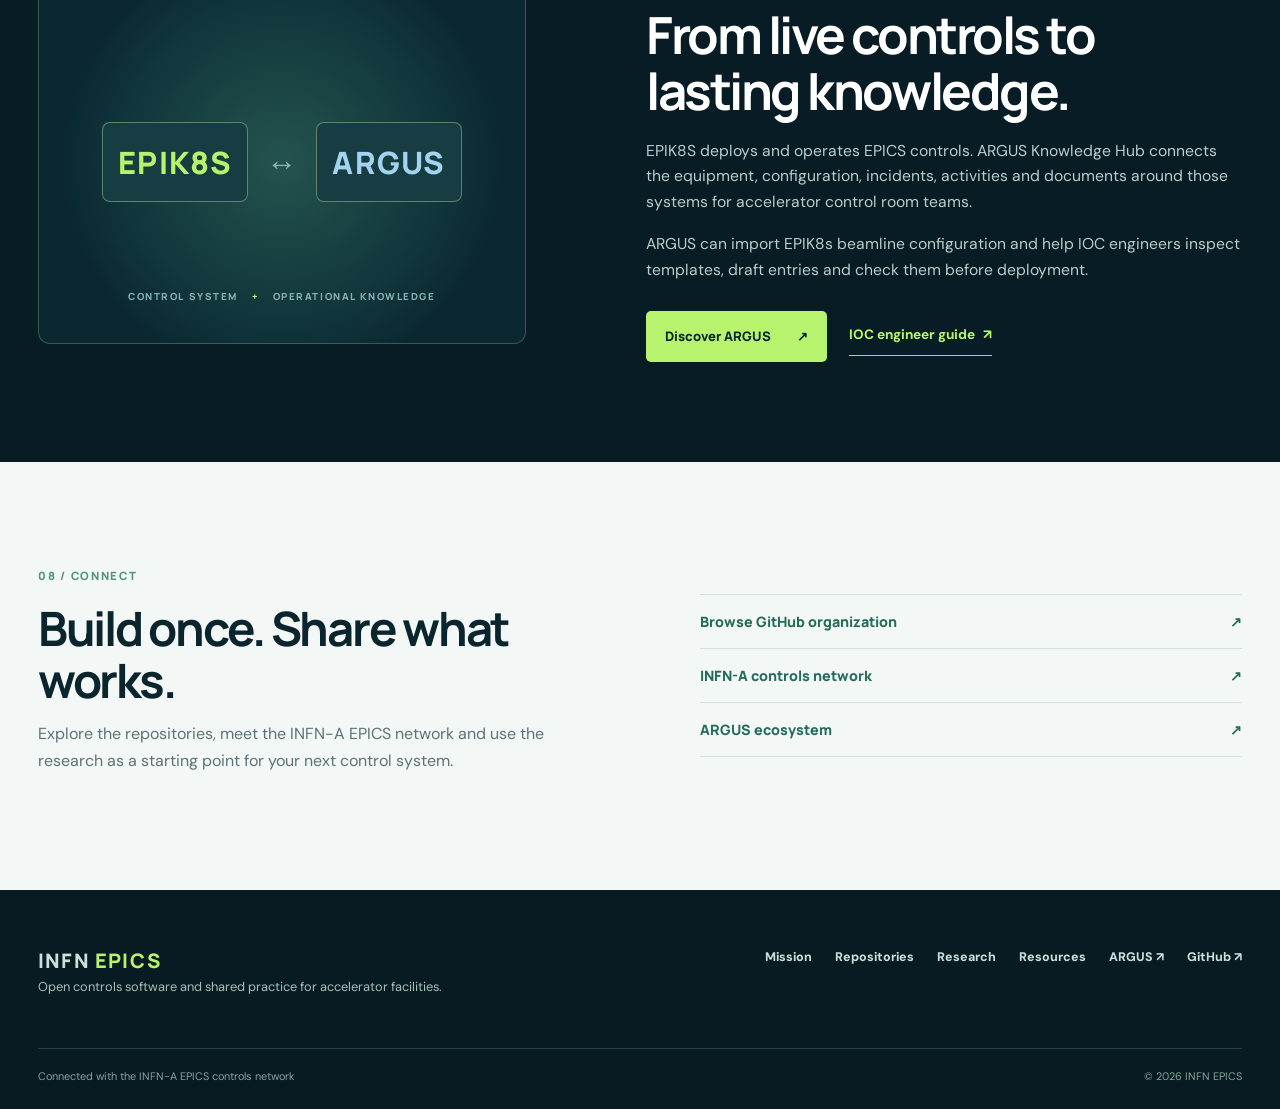
==== commit 316666b8: "Replace DAFNE ring snapshot with REDD capture" ====
--- a/index.html
+++ b/index.html
@@ -28,7 +28,7 @@
       <div class="lnf-gallery">
         <span class="mini-label" data-i18n="lnfGalleryLabel">LNF SNAPSHOTS</span>
         <div class="lnf-gallery-grid">
-          <figure class="lnf-dafne-card"><div class="lnf-dafne-montage"><a class="lnf-dafne-overview" href="./assets/lnf-dafne-control-overview.webp" target="_blank" rel="noopener"><img src="./assets/lnf-dafne-control-overview.webp" alt="DAΦNE control interface map showing the LINAC, BTF and rings." data-i18n-alt="lnfDafneAlt" loading="lazy" width="2558" height="1362"></a><a class="lnf-dafne-ring" href="./assets/lnf-dafne-ring.png" target="_blank" rel="noopener"><img src="./assets/lnf-dafne-ring.png" alt="DAΦNE accumulator ring control synoptic with beam position monitors and machine status." data-i18n-alt="lnfDafneRingAlt" loading="lazy" width="3052" height="1566"></a></div><figcaption data-i18n="lnfDafneCaption">DAΦNE accelerator overview and ring controls.</figcaption></figure>
+          <figure class="lnf-dafne-card"><div class="lnf-dafne-montage"><a class="lnf-dafne-overview" href="./assets/lnf-dafne-control-overview.webp" target="_blank" rel="noopener"><img src="./assets/lnf-dafne-control-overview.webp" alt="DAΦNE control interface map showing the LINAC, BTF and rings." data-i18n-alt="lnfDafneAlt" loading="lazy" width="2558" height="1362"></a><a class="lnf-dafne-ring" href="./assets/lnf-dafne-ring.png?v=20261109" target="_blank" rel="noopener"><img src="./assets/lnf-dafne-ring.png?v=20261109" alt="DAΦNE accumulator ring control synoptic with beam position monitors and machine status." data-i18n-alt="lnfDafneRingAlt" loading="lazy" width="3082" height="1622"></a></div><figcaption data-i18n="lnfDafneCaption">DAΦNE accelerator overview and ring controls.</figcaption></figure>
           <figure class="lnf-sparc-card"><div class="lnf-sparc-montage"><a class="lnf-sparc-panel" href="./assets/lnf-sparc-control-panel.png" target="_blank" rel="noopener"><img src="./assets/lnf-sparc-control-panel.png" alt="SPARC_LAB control panel with RF and timing controls and machine status." data-i18n-alt="lnfSparcPanelAlt" loading="lazy" width="1352" height="700"></a><a class="lnf-sparc-synoptic" href="./assets/lnf-sparc-rf-synoptic.webp" target="_blank" rel="noopener"><img src="./assets/lnf-sparc-rf-synoptic.webp" alt="SPARC_LAB RF synoptic showing low level RF systems, klystrons and accelerating cavities." data-i18n-alt="lnfSparcAlt" loading="lazy" width="1804" height="874"></a><a class="lnf-sparc-graphs" href="./assets/lnf-sparc-rf-graphs.png" target="_blank" rel="noopener"><img src="./assets/lnf-sparc-rf-graphs.png" alt="SPARC_LAB RF monitor showing waveforms and power and phase jitter graphs." data-i18n-alt="lnfSparcGraphsAlt" loading="lazy" width="1832" height="1136"></a></div><figcaption data-i18n="lnfSparcCaption">SPARC_LAB control panel, RF synoptic and graphs.</figcaption></figure>
         </div>
         <p class="lnf-gallery-note" data-i18n="lnfGalleryNote">Screenshots are examples captured at a point in time; select an image to view it at full size.</p>
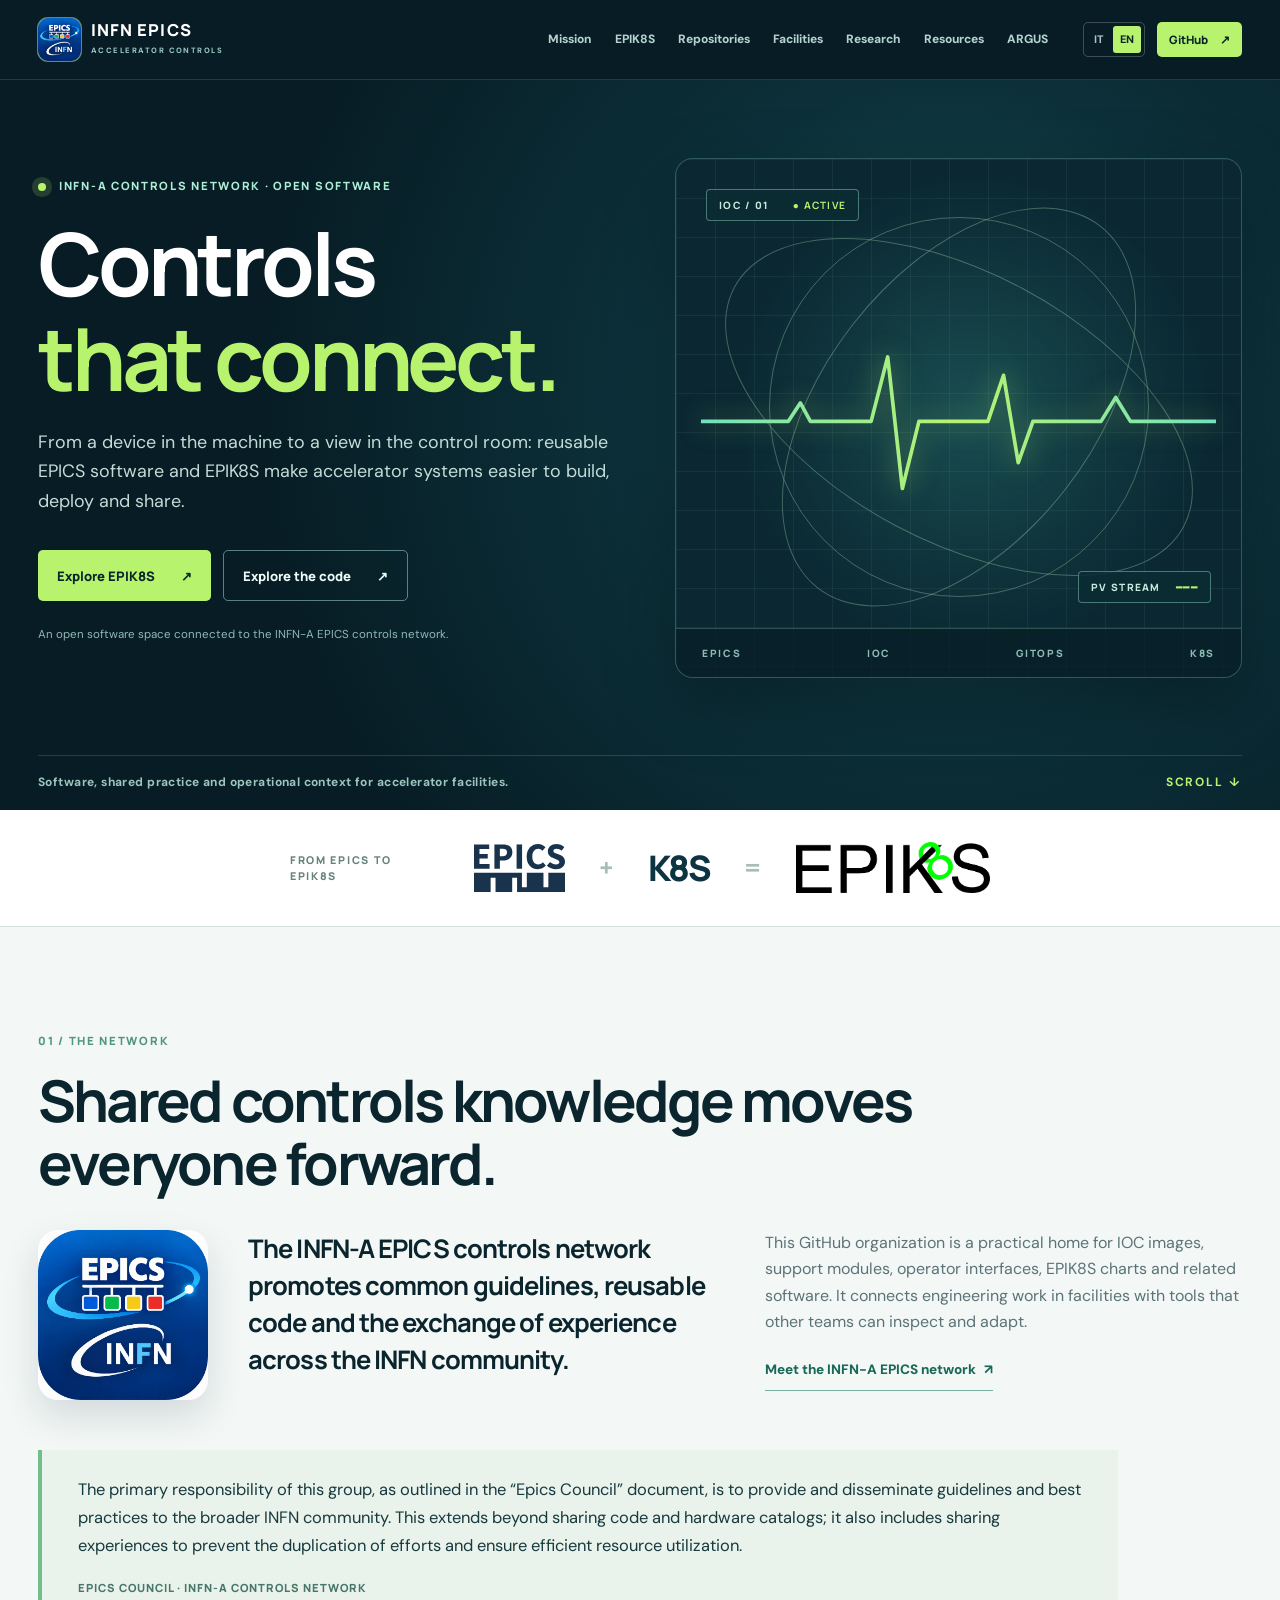
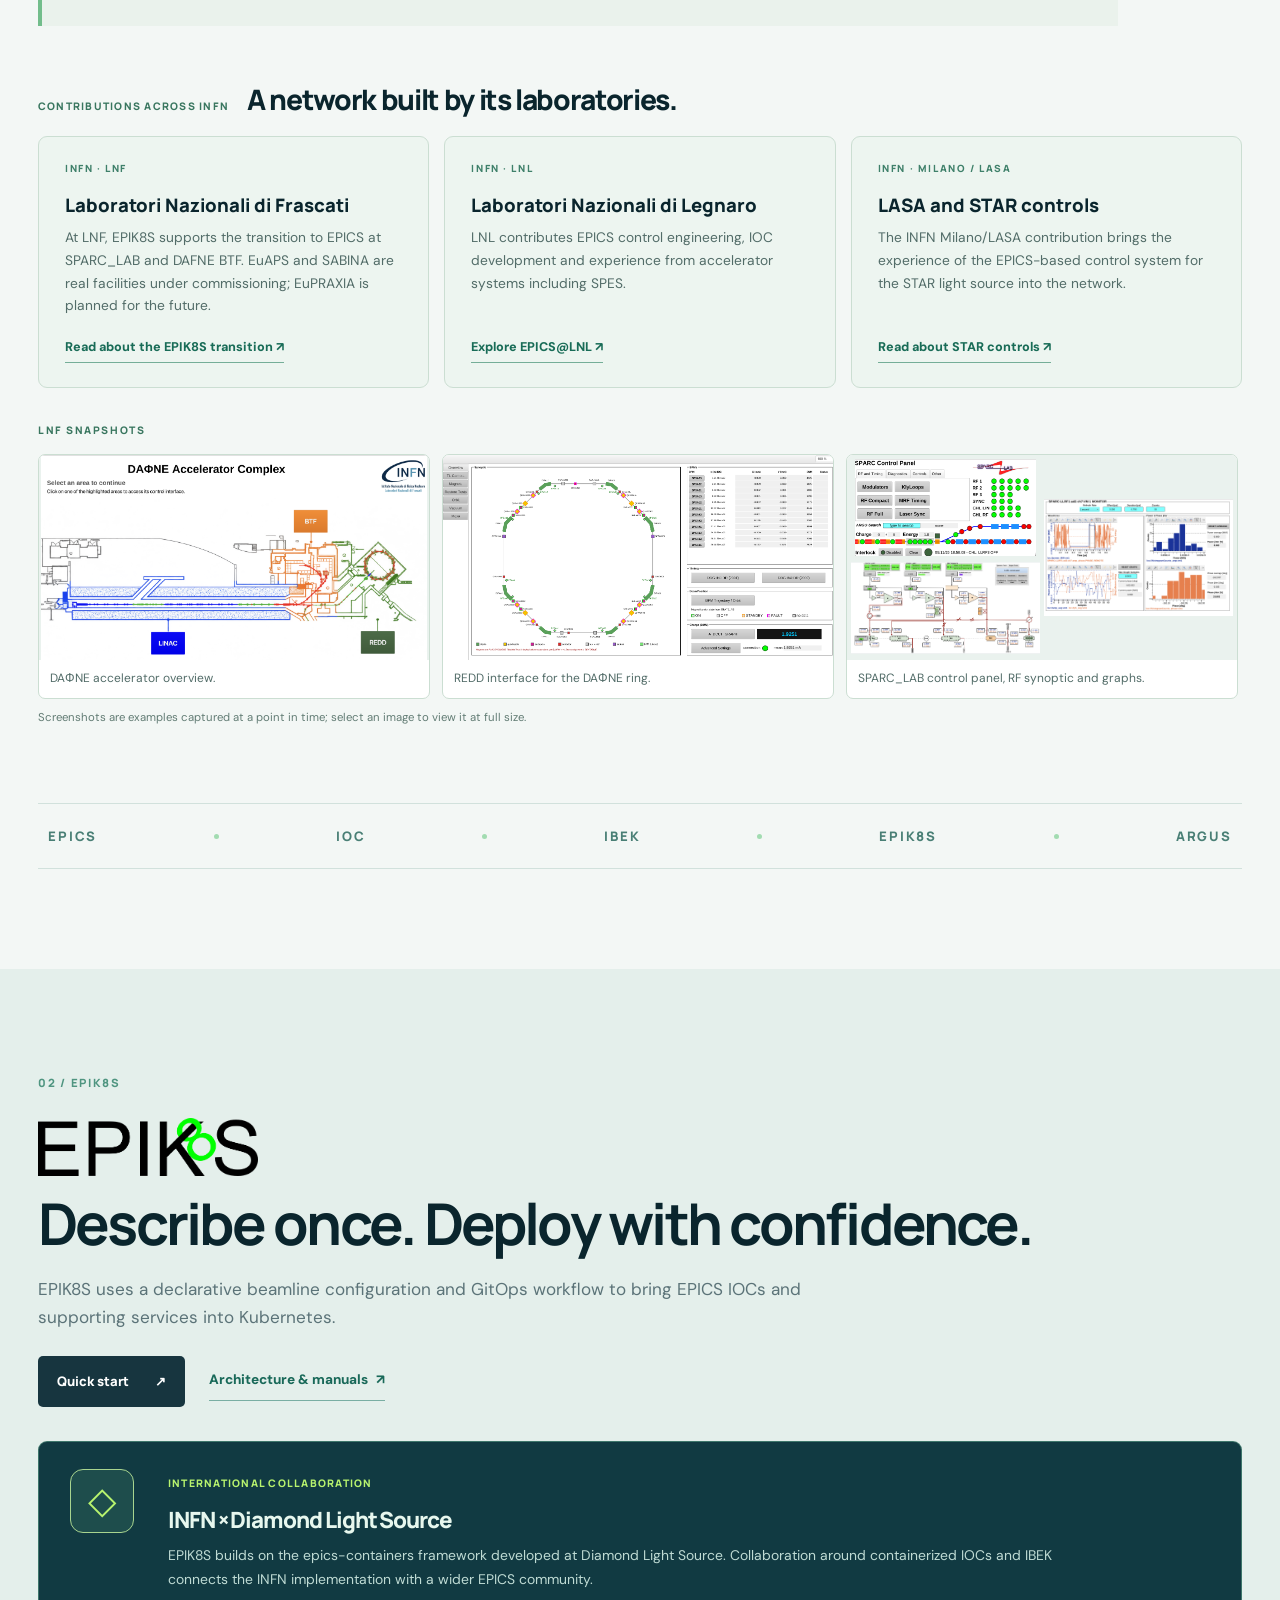
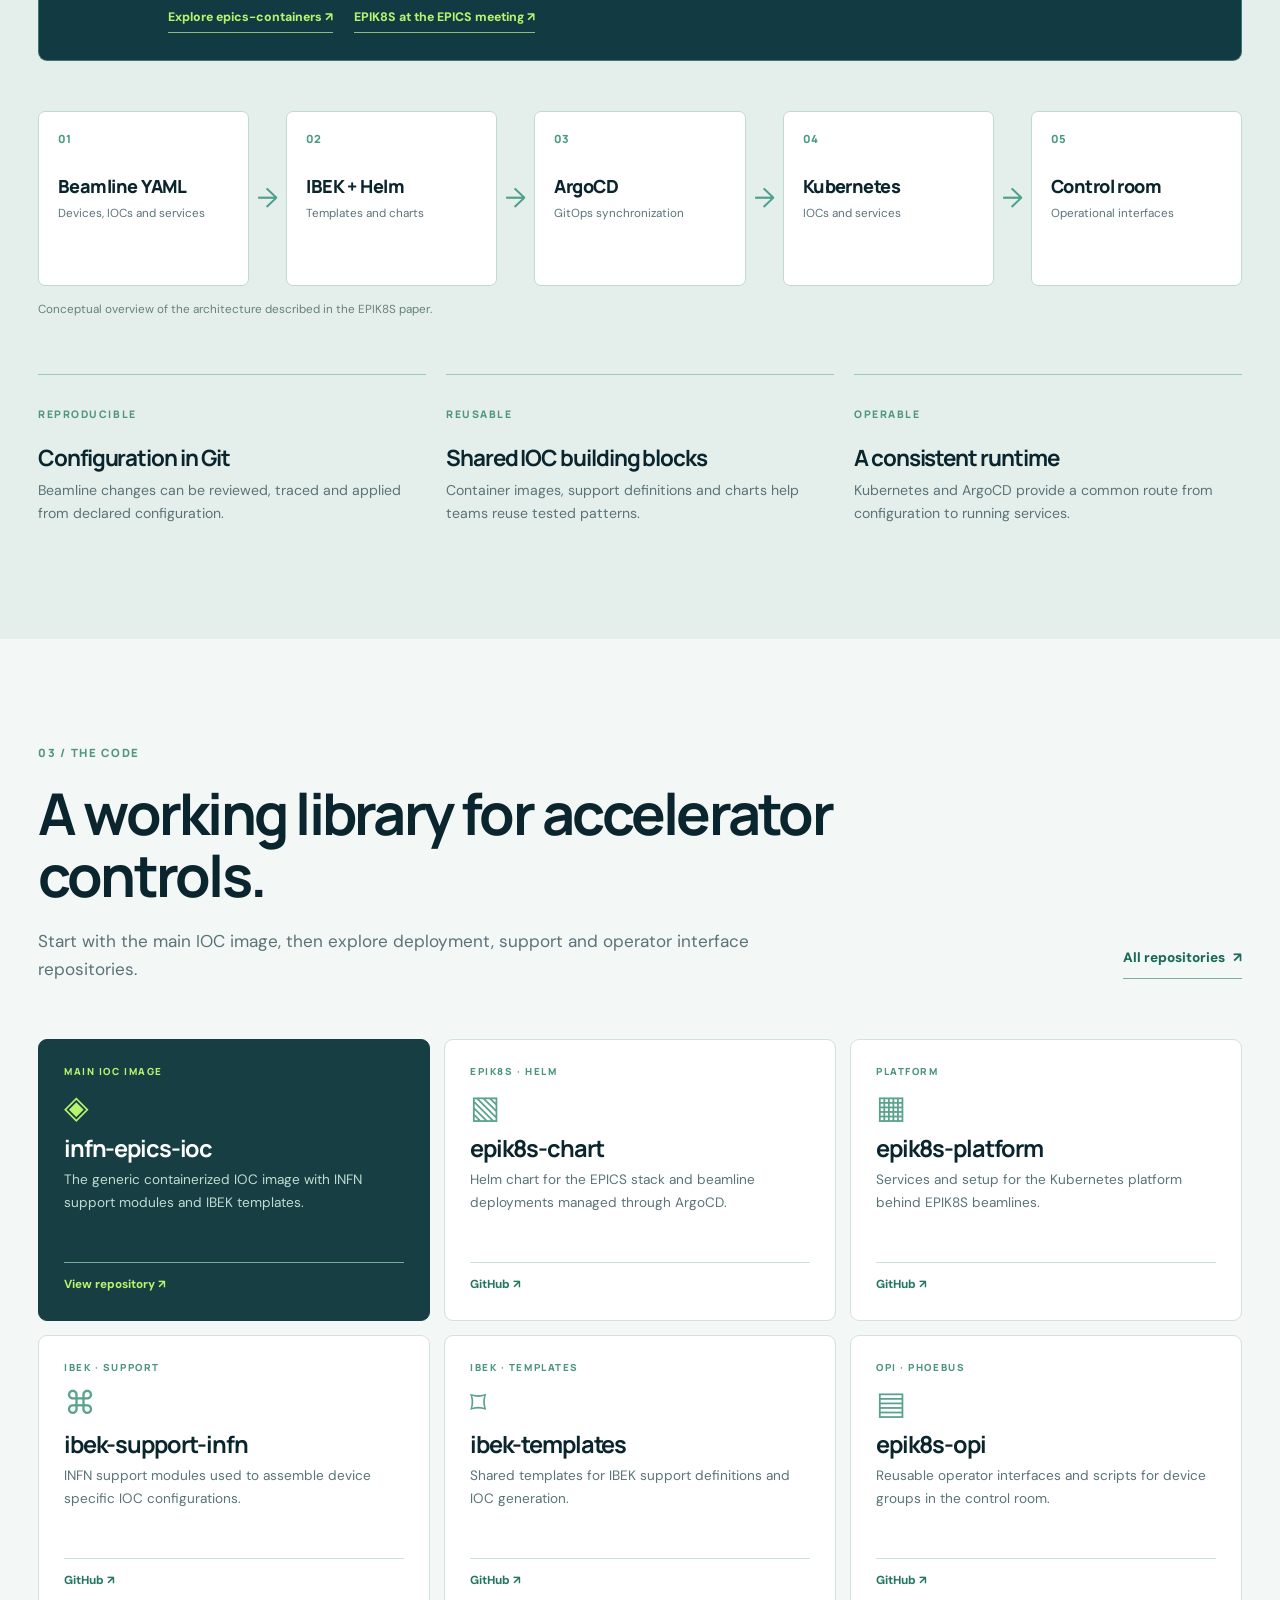
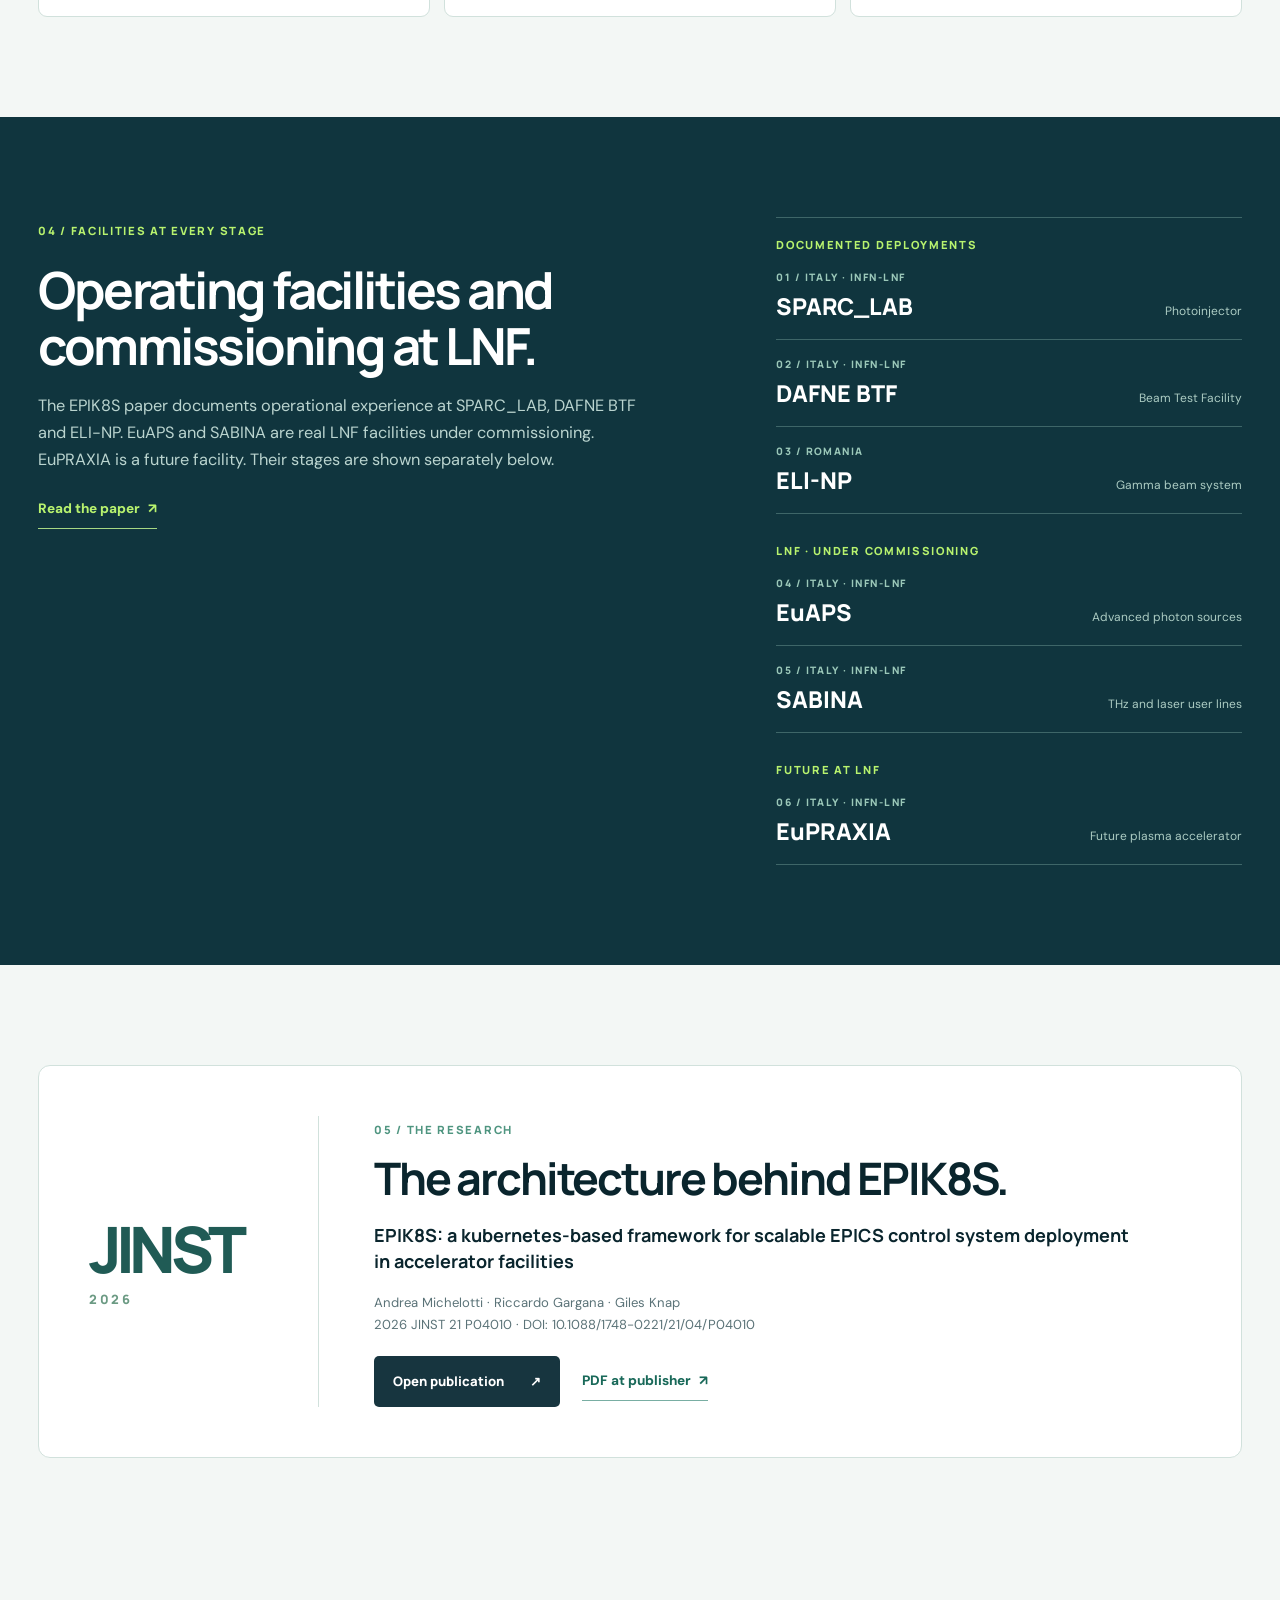
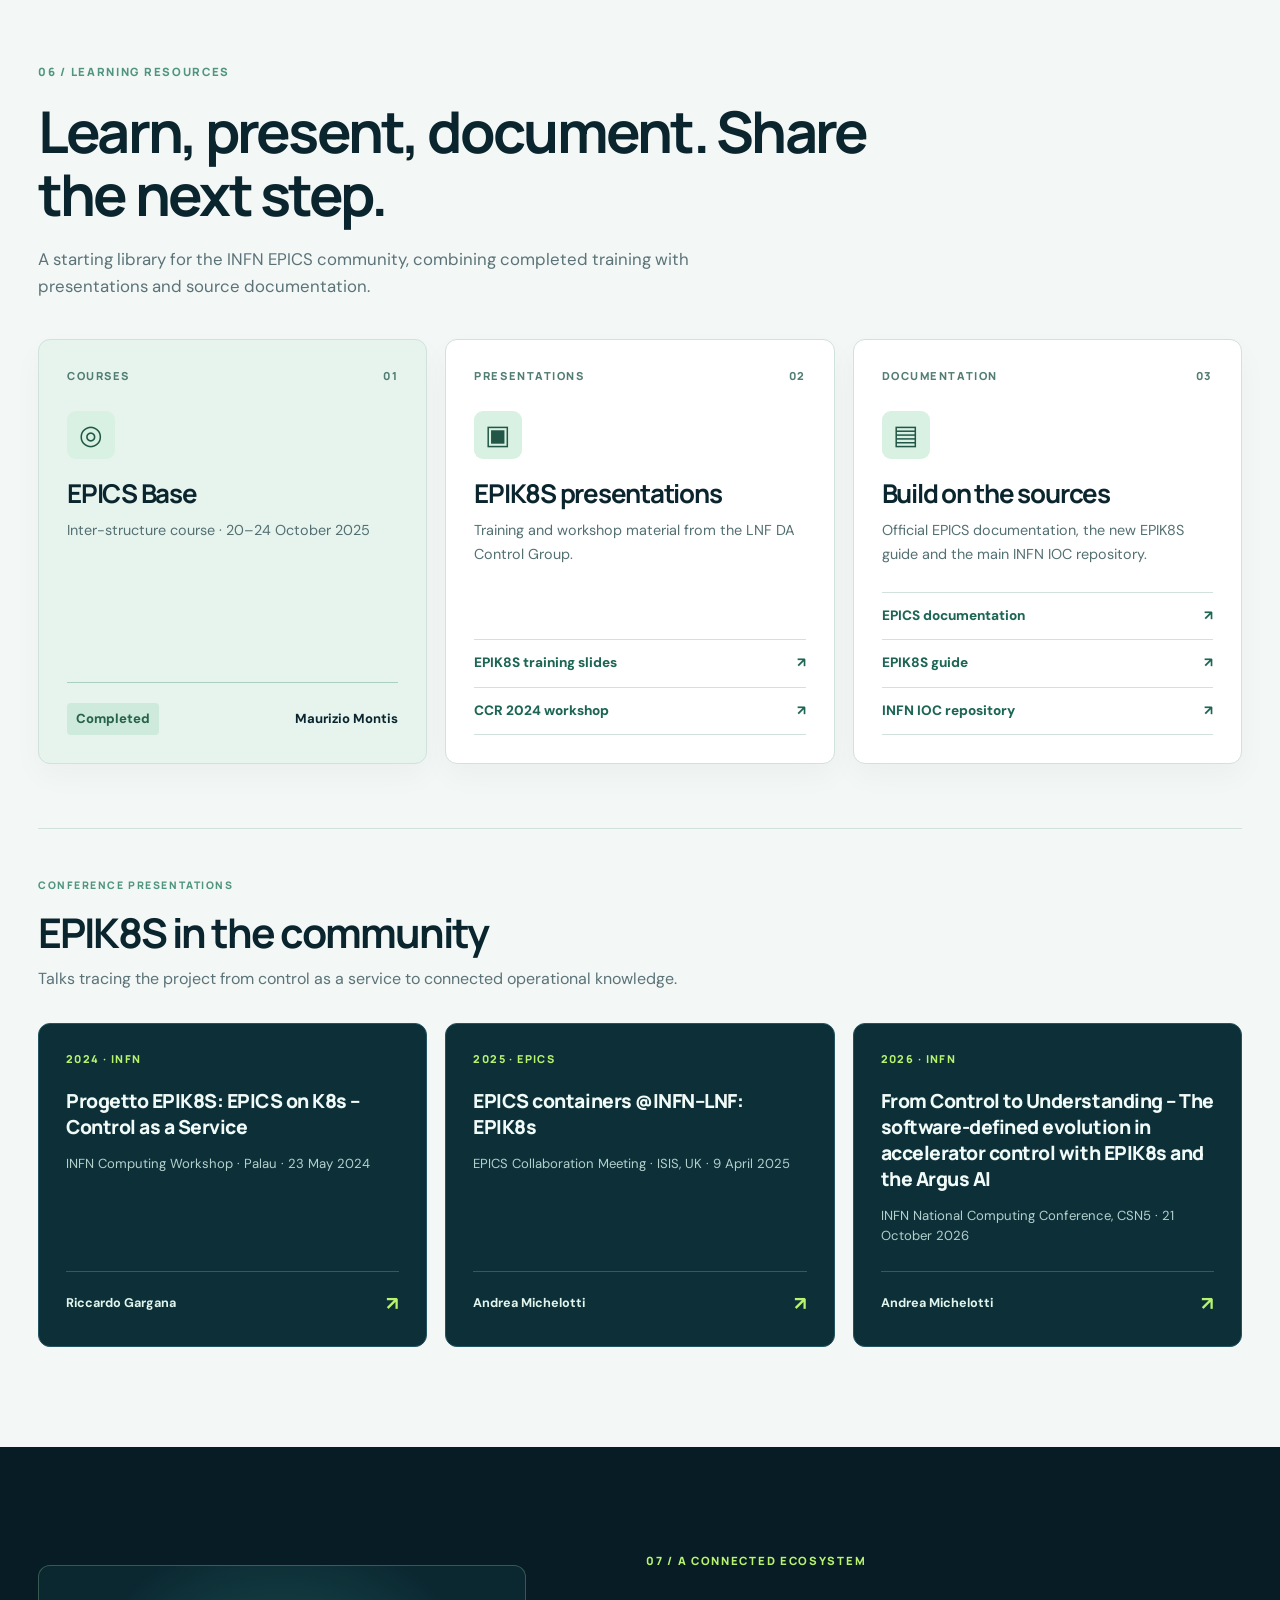
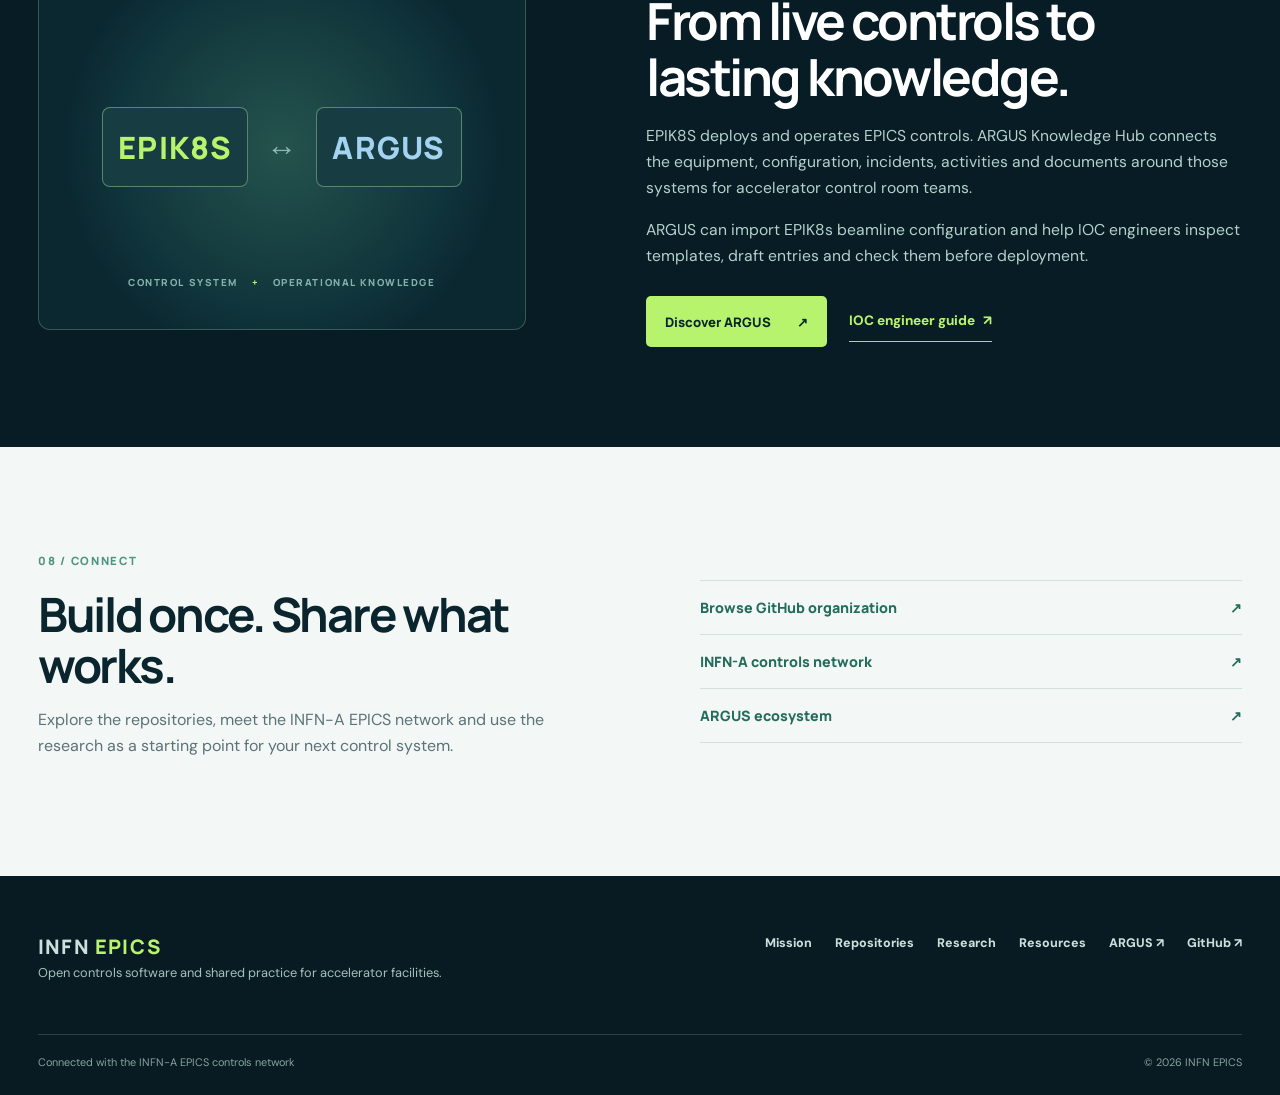
==== commit 325ec0c6: "Show REDD beside SPARC without covering DAFNE" ====
--- a/index.html
+++ b/index.html
@@ -11,7 +11,7 @@
   <meta property="og:url" content="https://infn-epics.github.io/">
   <link rel="canonical" href="https://infn-epics.github.io/">
   <link rel="icon" href="./assets/favicon.svg" type="image/svg+xml">
-  <link rel="stylesheet" href="./styles.css?v=lnf-gallery-7">
+  <link rel="stylesheet" href="./styles.css?v=lnf-gallery-8">
   <title>INFN EPICS — Controls that connect</title>
 </head>
 <body>
@@ -28,7 +28,8 @@
       <div class="lnf-gallery">
         <span class="mini-label" data-i18n="lnfGalleryLabel">LNF SNAPSHOTS</span>
         <div class="lnf-gallery-grid">
-          <figure class="lnf-dafne-card"><div class="lnf-dafne-montage"><a class="lnf-dafne-overview" href="./assets/lnf-dafne-control-overview.webp" target="_blank" rel="noopener"><img src="./assets/lnf-dafne-control-overview.webp" alt="DAΦNE control interface map showing the LINAC, BTF and rings." data-i18n-alt="lnfDafneAlt" loading="lazy" width="2558" height="1362"></a><a class="lnf-dafne-ring" href="./assets/lnf-dafne-ring.png?v=20261109" target="_blank" rel="noopener"><img src="./assets/lnf-dafne-ring.png?v=20261109" alt="DAΦNE accumulator ring control synoptic with beam position monitors and machine status." data-i18n-alt="lnfDafneRingAlt" loading="lazy" width="3082" height="1622"></a></div><figcaption data-i18n="lnfDafneCaption">DAΦNE accelerator overview and ring controls.</figcaption></figure>
+          <figure class="lnf-dafne-card"><a href="./assets/lnf-dafne-control-overview.webp" target="_blank" rel="noopener"><img src="./assets/lnf-dafne-control-overview.webp" alt="DAΦNE control interface map showing the LINAC, BTF and rings." data-i18n-alt="lnfDafneAlt" loading="lazy" width="2558" height="1362"></a><figcaption data-i18n="lnfDafneCaption">DAΦNE accelerator overview.</figcaption></figure>
+          <figure class="lnf-redd-card"><a href="./assets/lnf-dafne-ring.png?v=20261109" target="_blank" rel="noopener"><img src="./assets/lnf-dafne-ring.png?v=20261109" alt="DAΦNE accumulator ring control synoptic with beam position monitors and machine status." data-i18n-alt="lnfDafneRingAlt" loading="lazy" width="3082" height="1622"></a><figcaption data-i18n="lnfReddCaption">REDD interface for the DAΦNE ring.</figcaption></figure>
           <figure class="lnf-sparc-card"><div class="lnf-sparc-montage"><a class="lnf-sparc-panel" href="./assets/lnf-sparc-control-panel.png" target="_blank" rel="noopener"><img src="./assets/lnf-sparc-control-panel.png" alt="SPARC_LAB control panel with RF and timing controls and machine status." data-i18n-alt="lnfSparcPanelAlt" loading="lazy" width="1352" height="700"></a><a class="lnf-sparc-synoptic" href="./assets/lnf-sparc-rf-synoptic.webp" target="_blank" rel="noopener"><img src="./assets/lnf-sparc-rf-synoptic.webp" alt="SPARC_LAB RF synoptic showing low level RF systems, klystrons and accelerating cavities." data-i18n-alt="lnfSparcAlt" loading="lazy" width="1804" height="874"></a><a class="lnf-sparc-graphs" href="./assets/lnf-sparc-rf-graphs.png" target="_blank" rel="noopener"><img src="./assets/lnf-sparc-rf-graphs.png" alt="SPARC_LAB RF monitor showing waveforms and power and phase jitter graphs." data-i18n-alt="lnfSparcGraphsAlt" loading="lazy" width="1832" height="1136"></a></div><figcaption data-i18n="lnfSparcCaption">SPARC_LAB control panel, RF synoptic and graphs.</figcaption></figure>
         </div>
         <p class="lnf-gallery-note" data-i18n="lnfGalleryNote">Screenshots are examples captured at a point in time; select an image to view it at full size.</p>
@@ -70,6 +71,6 @@
     <section class="closing section wrap"><div><span class="section-label">08 / <span data-i18n="sectionConnect">CONNECT</span></span><h2 data-i18n="closingTitle">Build once. Share what works.</h2><p data-i18n="closingBody">Explore the repositories, meet the INFN-A EPICS network and use the research as a starting point for your next control system.</p></div><div class="closing-links"><a href="https://github.com/infn-epics" target="_blank" rel="noopener"><span data-i18n="closingGithub">Browse GitHub organization</span> ↗</a><a href="https://acceleratori.infn.it/rete-controlli-epics/" target="_blank" rel="noopener"><span data-i18n="closingNetwork">INFN-A controls network</span> ↗</a><a data-external="argusRoot" href="https://infn-argus.github.io/"><span data-i18n="closingArgus">ARGUS ecosystem</span> ↗</a></div></section>
   </main>
   <footer class="footer"><div class="wrap footer-grid"><div><a class="footer-brand" href="#top">INFN <span>EPICS</span></a><p data-i18n="footerTag">Open controls software and shared practice for accelerator facilities.</p></div><nav aria-label="Footer"><a href="#mission" data-i18n="navMission">Mission</a><a href="#repositories" data-i18n="navRepos">Repositories</a><a href="#research" data-i18n="navResearch">Research</a><a href="#resources" data-i18n="navResources">Resources</a><a data-external="argusRoot" href="https://infn-argus.github.io/">ARGUS ↗</a><a href="https://github.com/infn-epics" target="_blank" rel="noopener">GitHub ↗</a></nav></div><div class="wrap footer-bottom"><span data-i18n="footerInstitution">Connected with the INFN-A EPICS controls network</span><span>© <span id="year"></span> INFN EPICS</span></div></footer>
-  <script src="./script.js?v=lnf-gallery-7" defer></script>
+  <script src="./script.js?v=lnf-gallery-8" defer></script>
 </body>
 </html>
--- a/styles.css
+++ b/styles.css
@@ -64,4 +64,4 @@
 .network-contributors{margin-top:54px}.network-contributors-head{display:flex;align-items:baseline;gap:18px;flex-wrap:wrap}.network-contributors-head .mini-label{font-weight:800;letter-spacing:.12em;color:#39765f}.network-contributors h3{font:800 clamp(1.4rem,2.2vw,2rem) Manrope;margin:0}.contributor-grid{display:grid;grid-template-columns:repeat(auto-fit,minmax(260px,1fr));gap:15px;margin-top:18px}.contributor-grid article{background:#edf5f0;border:1px solid #cbded2;border-radius:9px;padding:24px 26px;display:flex;flex-direction:column;min-height:218px}.contributor-code{font:800 .62rem Manrope;letter-spacing:.16em;color:#3f806a}.contributor-grid h4{font:800 1.16rem Manrope;margin:17px 0 8px}.contributor-grid p{font-size:.86rem;line-height:1.65;color:#526c68;margin:0 0 20px}.contributor-grid a{align-self:flex-start;margin-top:auto;color:#196c57;font-size:.79rem;font-weight:800;border-bottom:1px solid #75ae98;padding-bottom:4px}.contributor-grid a:hover{color:#102d35}.diamond-collab{display:grid;grid-template-columns:76px 1fr;gap:22px;align-items:start;margin-top:34px;padding:27px 31px;background:#113a42;border:1px solid #71ba9a78;border-radius:9px;color:#e7f7ee}.diamond-mark{width:64px;height:64px;border:1px solid #a8d48f;background:#1e4d4c;border-radius:13px;display:grid;place-items:center;font-size:2.3rem;color:#b8f36e}.diamond-collab .mini-label{color:#b8f36e;font-weight:800;letter-spacing:.12em}.diamond-collab h3{font:800 1.4rem Manrope;margin:9px 0 9px}.diamond-collab p{font-size:.87rem;line-height:1.7;color:#bfdbd4;max-width:900px;margin:0}.diamond-links{display:flex;gap:21px;flex-wrap:wrap;margin-top:16px}.diamond-links a{font-size:.77rem;color:#b8f36e;font-weight:800;border-bottom:1px solid #92ba78;padding-bottom:4px}.diamond-links a:hover{color:white}@media(max-width:700px){.contributor-grid{grid-template-columns:1fr}.diamond-collab{grid-template-columns:1fr;padding:23px}.diamond-mark{width:52px;height:52px;font-size:1.7rem}}
 
 /* LNF snapshots, kept as a small visual footnote to the lab profile */
-.lnf-gallery{margin-top:28px;max-width:850px}.lnf-gallery>.mini-label{color:#39765f}.lnf-gallery-grid{display:grid;grid-template-columns:repeat(2,minmax(0,1fr));gap:12px;margin-top:12px}.lnf-gallery figure{margin:0;overflow:hidden;border:1px solid #cbded2;border-radius:7px;background:white}.lnf-gallery figure a{display:block;background:#eaf2ee}.lnf-gallery img{display:block;width:100%;height:auto;aspect-ratio:1.9;object-fit:contain}.lnf-dafne-montage{position:relative;aspect-ratio:1.9;background:#eaf2ee}.lnf-dafne-overview{display:block;width:100%;height:100%}.lnf-dafne-overview img{width:100%;height:100%;aspect-ratio:auto;object-fit:contain}.lnf-dafne-ring{position:absolute;right:8px;bottom:8px;width:50%;height:54%;border:3px solid white;border-radius:4px;box-shadow:0 5px 14px #102a3a55;overflow:hidden}.lnf-dafne-ring img{width:100%;height:100%;aspect-ratio:auto;object-fit:contain;background:white}.lnf-sparc-montage{display:grid;grid-template-columns:1fr 1fr;grid-template-rows:repeat(2,minmax(0,1fr));aspect-ratio:1.9;gap:4px;padding:4px;background:#eaf2ee}.lnf-sparc-montage a{min-width:0;min-height:0;overflow:hidden}.lnf-sparc-montage img{width:100%;height:100%;aspect-ratio:auto;object-fit:contain;object-position:center}.lnf-sparc-panel{grid-column:1;grid-row:1}.lnf-sparc-synoptic{grid-column:1;grid-row:2}.lnf-sparc-graphs{grid-column:2;grid-row:1 / 3}.lnf-gallery figcaption{padding:9px 11px;color:#526c68;font-size:.75rem}.lnf-gallery-note{font-size:.71rem;color:#627c74;margin:10px 0 0}@media(max-width:700px){.lnf-gallery-grid{grid-template-columns:1fr}}
+.lnf-gallery{margin-top:28px;max-width:1200px}.lnf-gallery>.mini-label{color:#39765f}.lnf-gallery-grid{display:grid;grid-template-columns:repeat(3,minmax(0,1fr));gap:12px;margin-top:12px}.lnf-gallery figure{margin:0;overflow:hidden;border:1px solid #cbded2;border-radius:7px;background:white}.lnf-gallery figure a{display:block;background:#eaf2ee}.lnf-gallery img{display:block;width:100%;height:auto;aspect-ratio:1.9;object-fit:contain}.lnf-sparc-montage{display:grid;grid-template-columns:1fr 1fr;grid-template-rows:repeat(2,minmax(0,1fr));aspect-ratio:1.9;gap:4px;padding:4px;background:#eaf2ee}.lnf-sparc-montage a{min-width:0;min-height:0;overflow:hidden}.lnf-sparc-montage img{width:100%;height:100%;aspect-ratio:auto;object-fit:contain;object-position:center}.lnf-sparc-panel{grid-column:1;grid-row:1}.lnf-sparc-synoptic{grid-column:1;grid-row:2}.lnf-sparc-graphs{grid-column:2;grid-row:1 / 3}.lnf-gallery figcaption{padding:9px 11px;color:#526c68;font-size:.75rem}.lnf-gallery-note{font-size:.71rem;color:#627c74;margin:10px 0 0}@media(max-width:900px){.lnf-gallery-grid{grid-template-columns:repeat(2,minmax(0,1fr))}}@media(max-width:700px){.lnf-gallery-grid{grid-template-columns:1fr}}
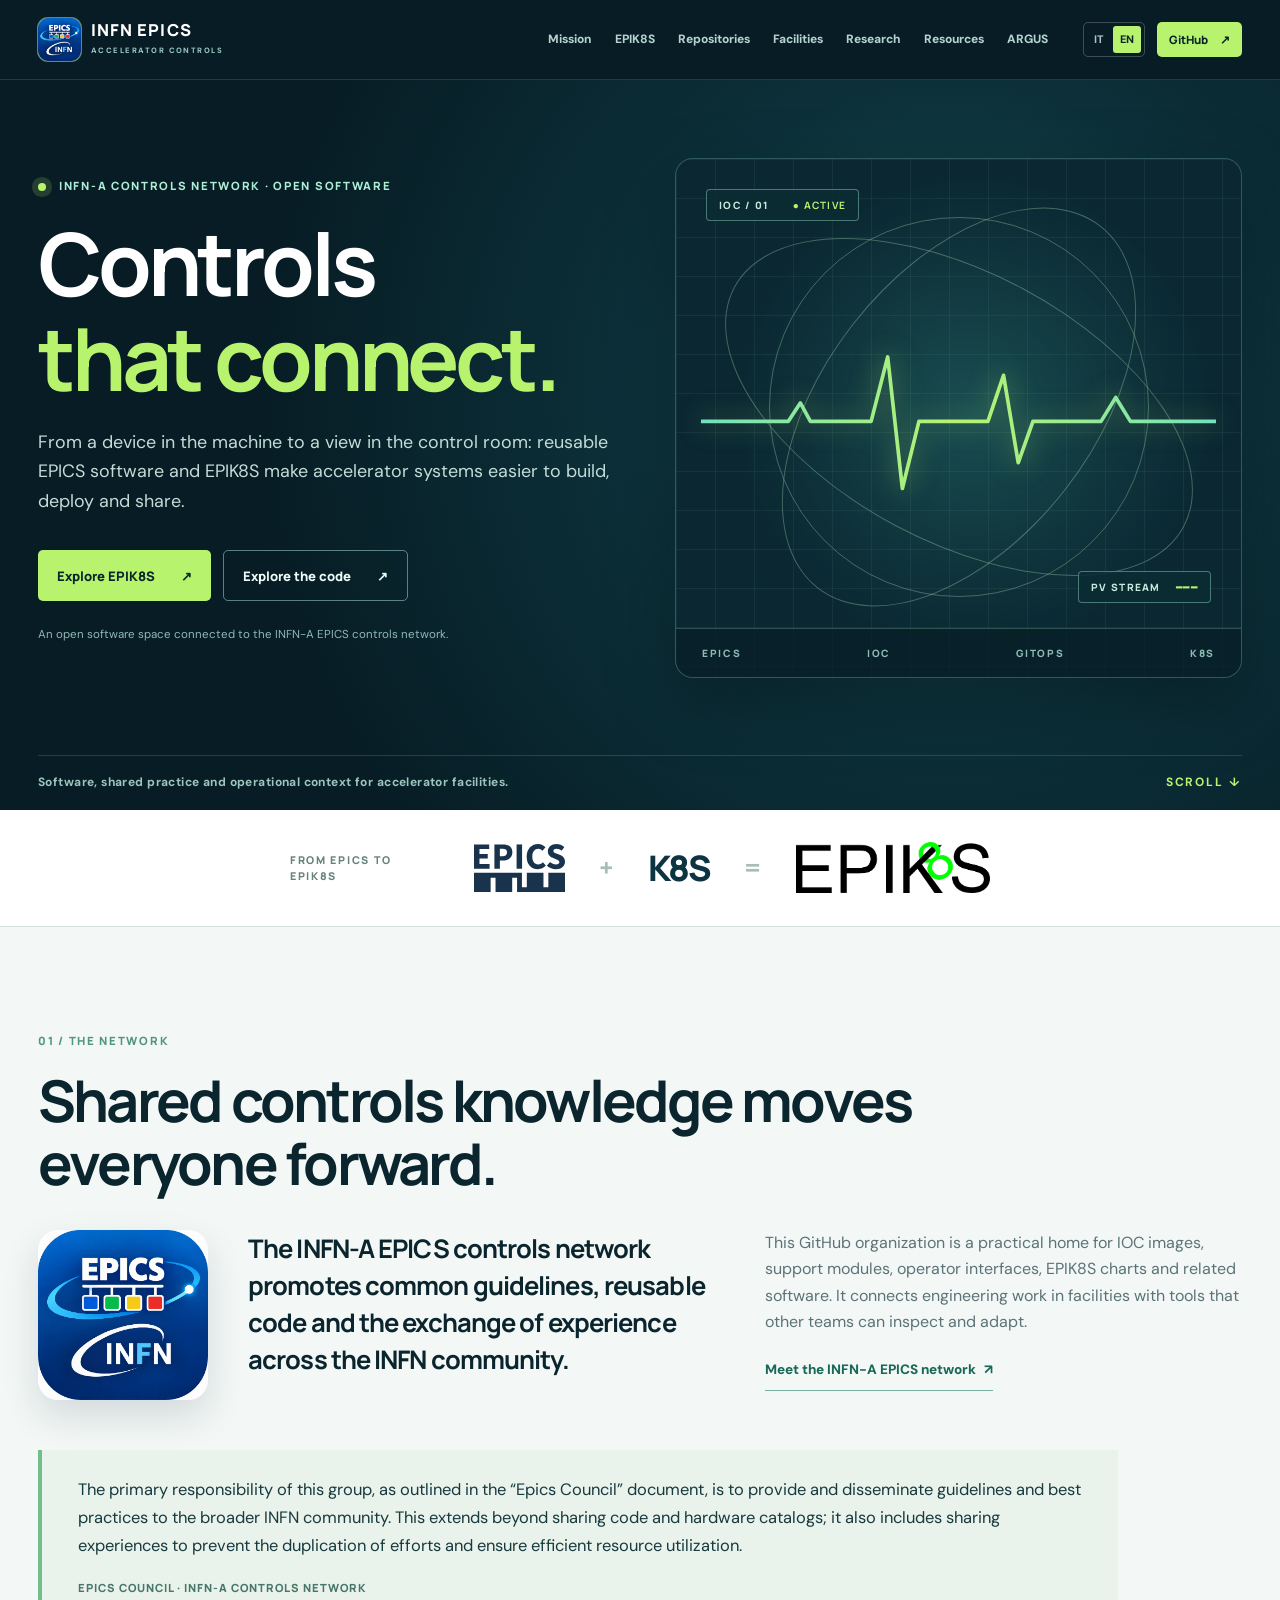
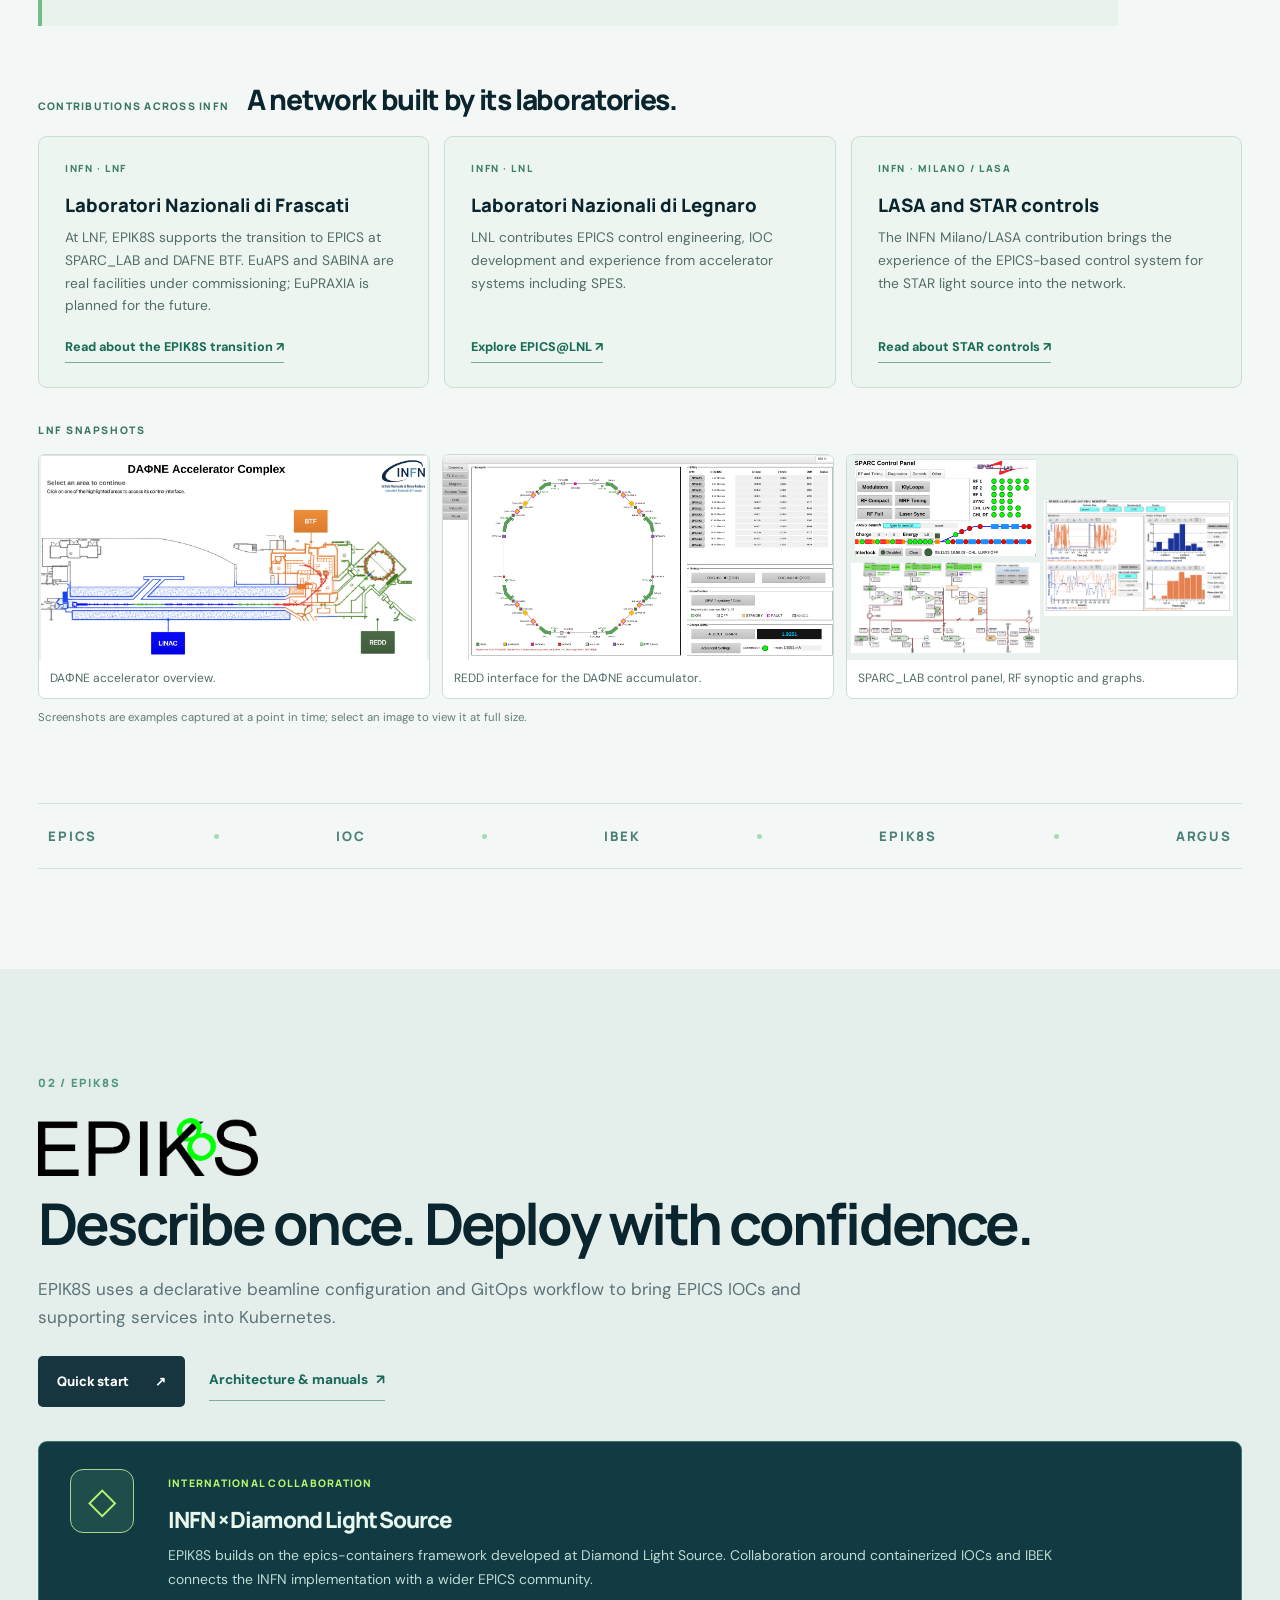
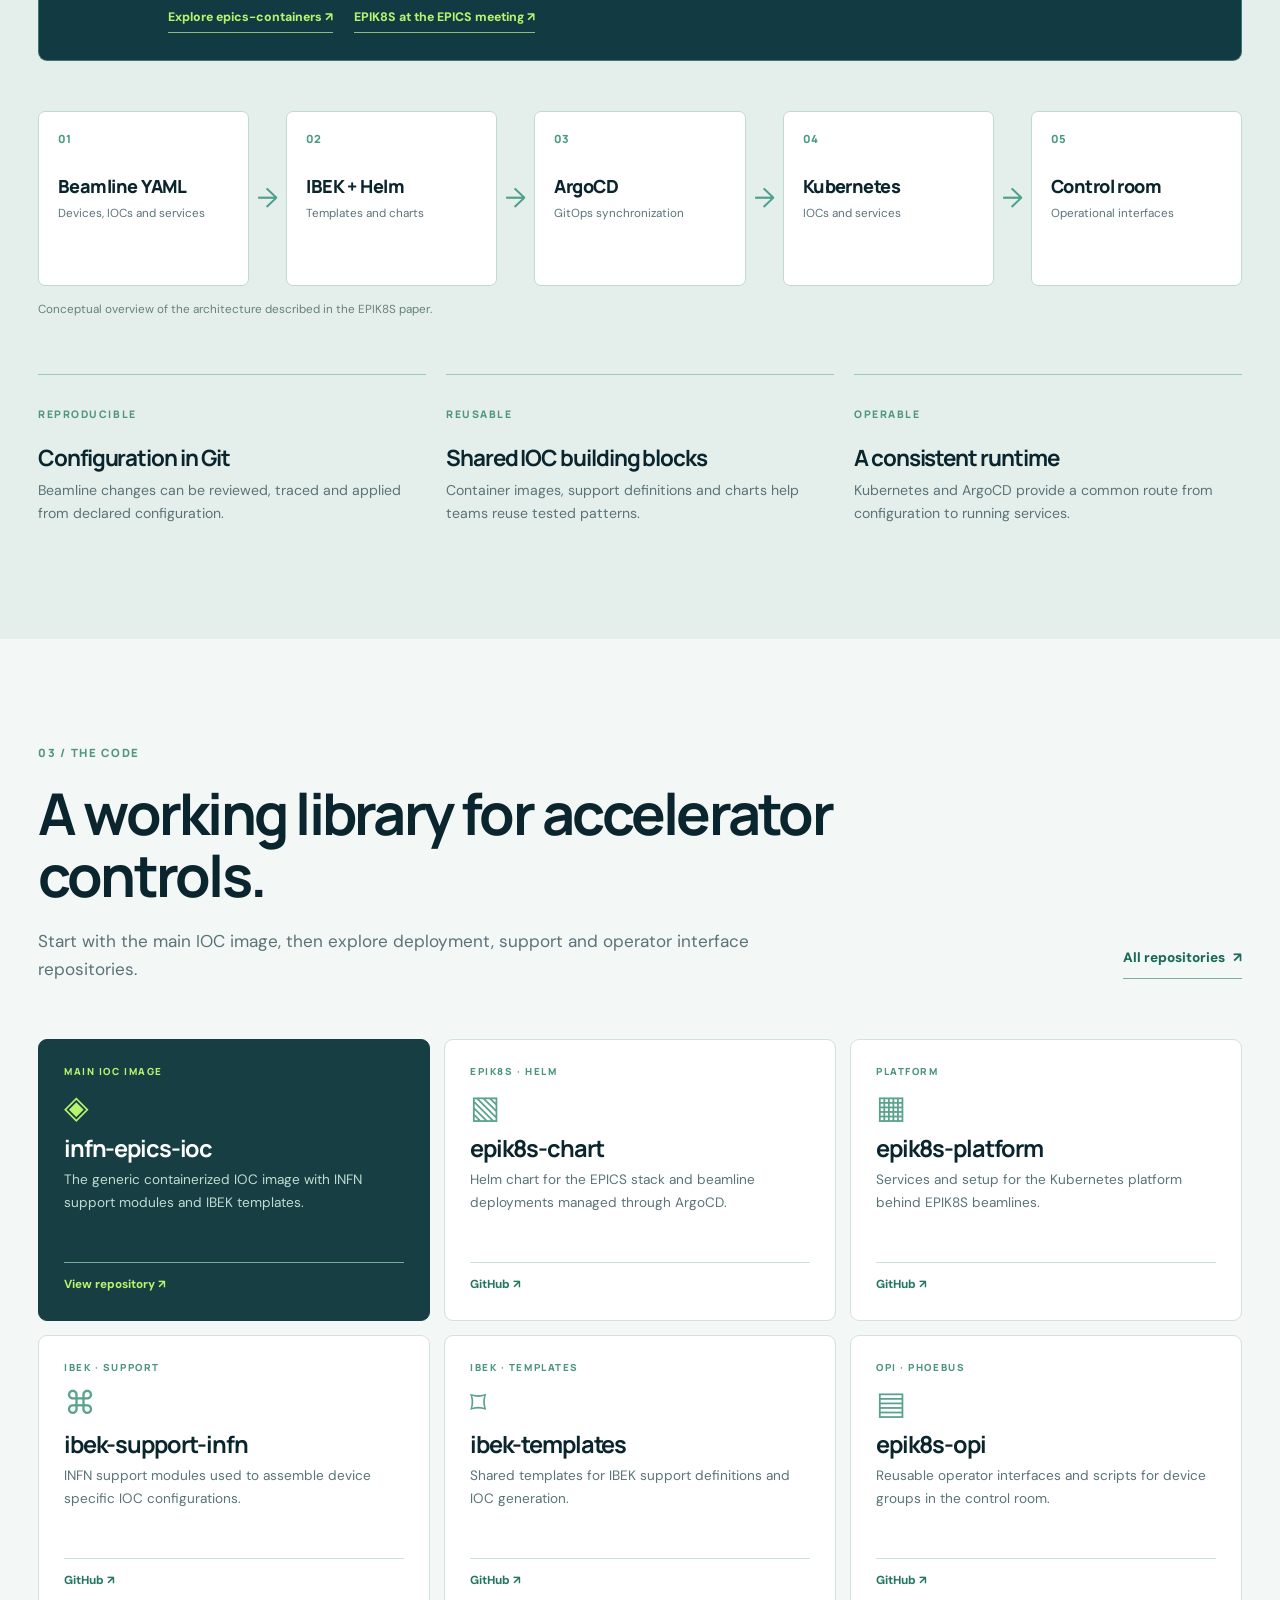
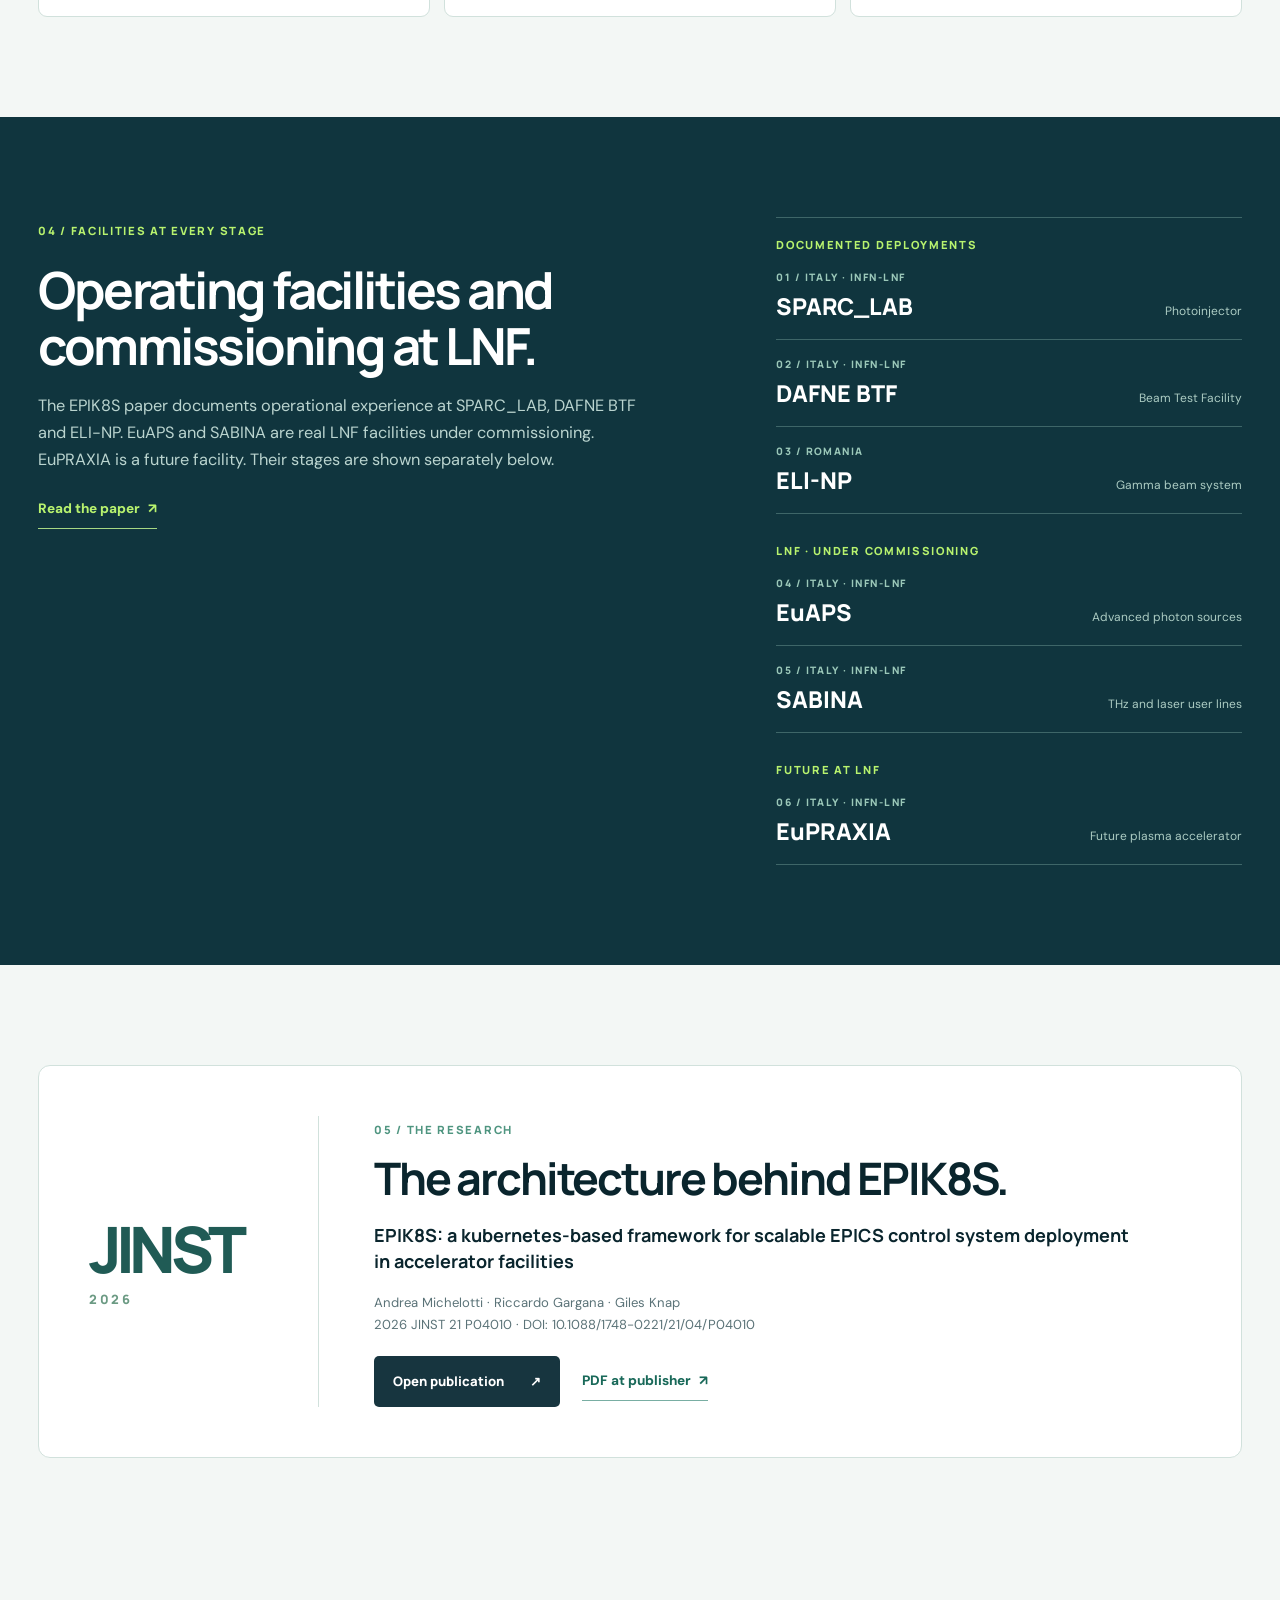
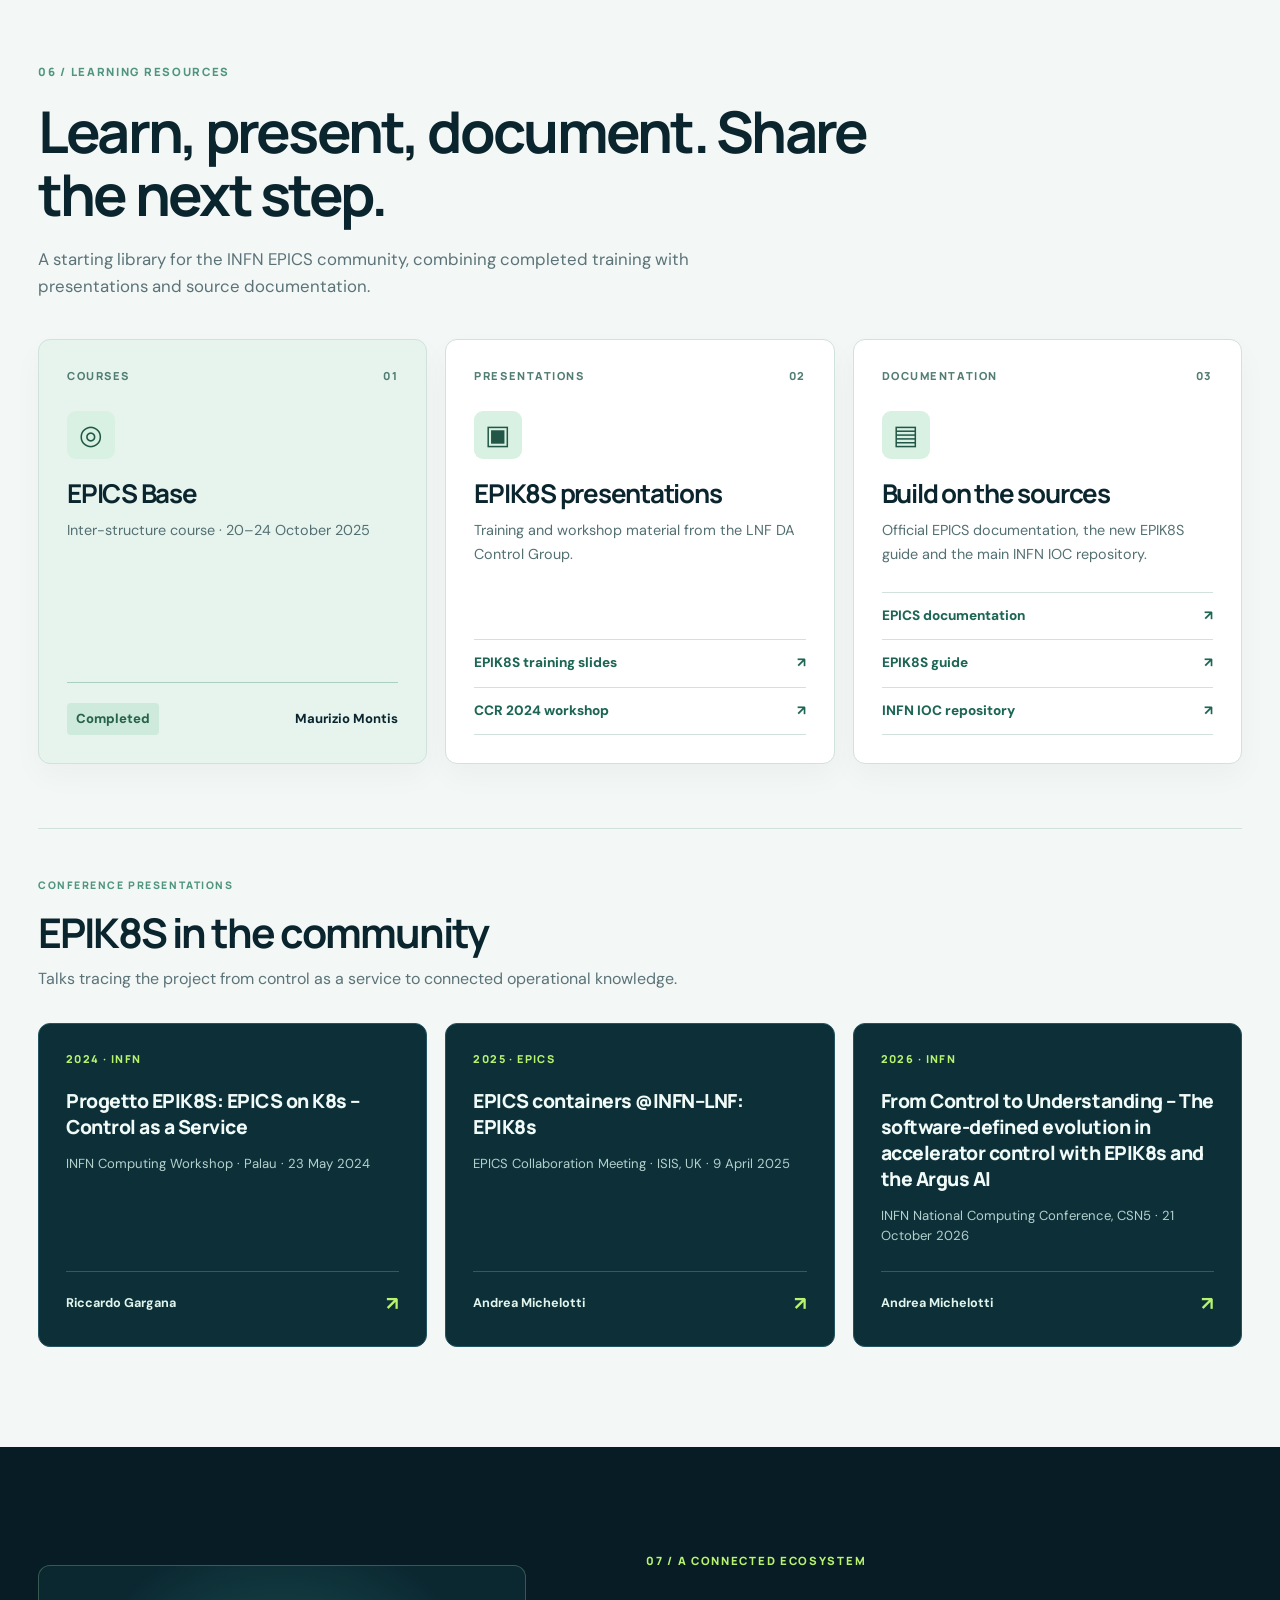
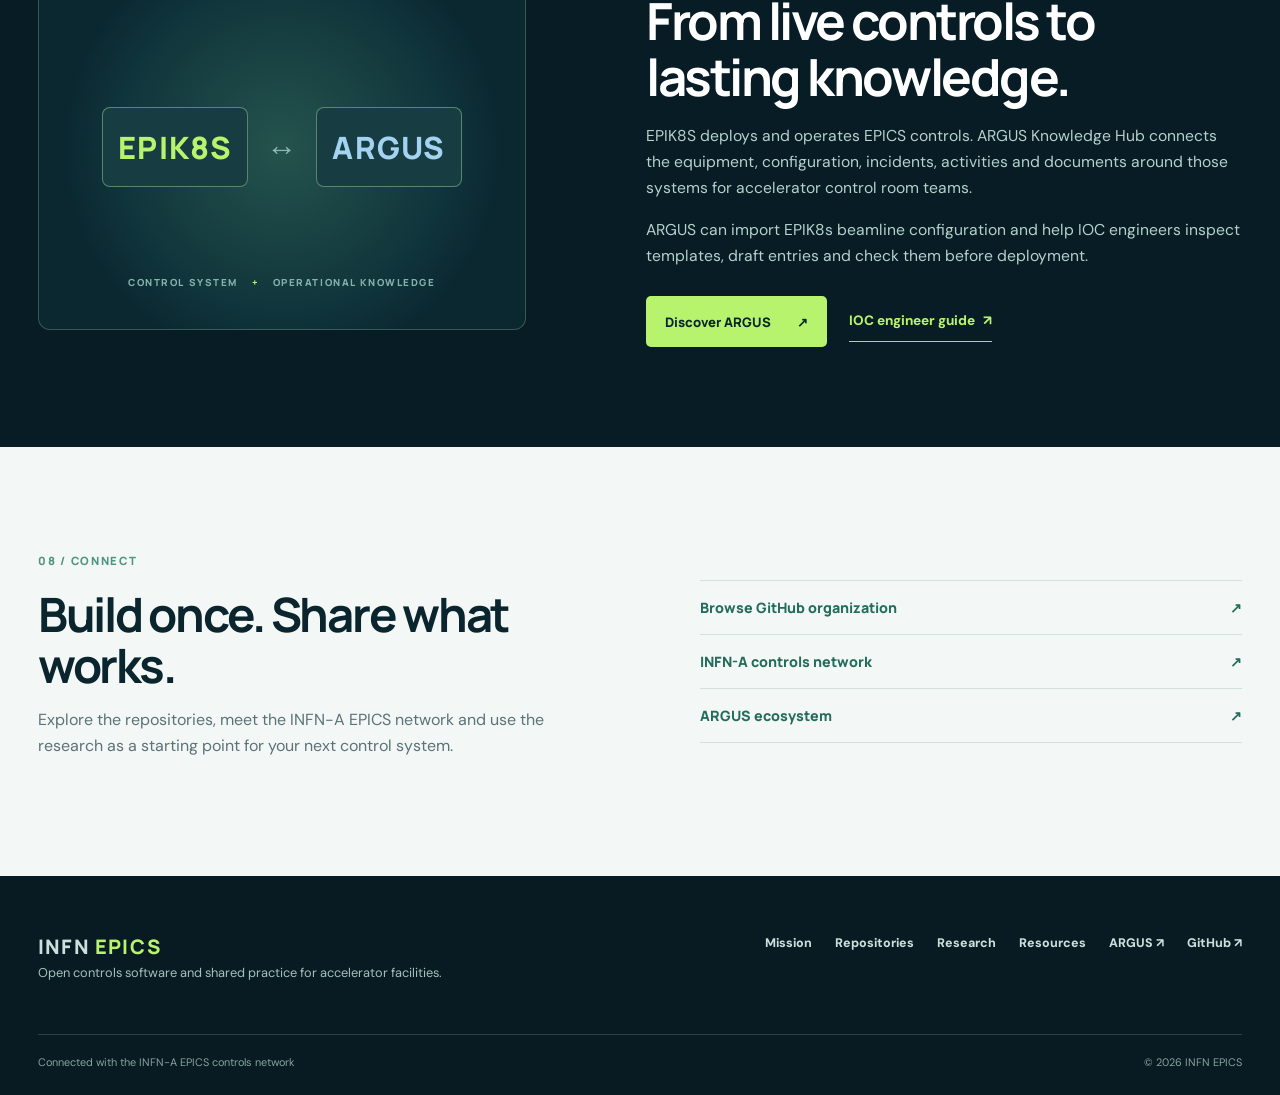
==== commit 3cd38897: "Label REDD as DAFNE accumulator" ====
--- a/index.html
+++ b/index.html
@@ -29,7 +29,7 @@
         <span class="mini-label" data-i18n="lnfGalleryLabel">LNF SNAPSHOTS</span>
         <div class="lnf-gallery-grid">
           <figure class="lnf-dafne-card"><a href="./assets/lnf-dafne-control-overview.webp" target="_blank" rel="noopener"><img src="./assets/lnf-dafne-control-overview.webp" alt="DAΦNE control interface map showing the LINAC, BTF and rings." data-i18n-alt="lnfDafneAlt" loading="lazy" width="2558" height="1362"></a><figcaption data-i18n="lnfDafneCaption">DAΦNE accelerator overview.</figcaption></figure>
-          <figure class="lnf-redd-card"><a href="./assets/lnf-dafne-ring.png?v=20261109" target="_blank" rel="noopener"><img src="./assets/lnf-dafne-ring.png?v=20261109" alt="DAΦNE accumulator ring control synoptic with beam position monitors and machine status." data-i18n-alt="lnfDafneRingAlt" loading="lazy" width="3082" height="1622"></a><figcaption data-i18n="lnfReddCaption">REDD interface for the DAΦNE ring.</figcaption></figure>
+          <figure class="lnf-redd-card"><a href="./assets/lnf-dafne-ring.png?v=20261109" target="_blank" rel="noopener"><img src="./assets/lnf-dafne-ring.png?v=20261109" alt="DAΦNE accumulator control synoptic with beam position monitors and machine status." data-i18n-alt="lnfDafneRingAlt" loading="lazy" width="3082" height="1622"></a><figcaption data-i18n="lnfReddCaption">REDD interface for the DAΦNE accumulator.</figcaption></figure>
           <figure class="lnf-sparc-card"><div class="lnf-sparc-montage"><a class="lnf-sparc-panel" href="./assets/lnf-sparc-control-panel.png" target="_blank" rel="noopener"><img src="./assets/lnf-sparc-control-panel.png" alt="SPARC_LAB control panel with RF and timing controls and machine status." data-i18n-alt="lnfSparcPanelAlt" loading="lazy" width="1352" height="700"></a><a class="lnf-sparc-synoptic" href="./assets/lnf-sparc-rf-synoptic.webp" target="_blank" rel="noopener"><img src="./assets/lnf-sparc-rf-synoptic.webp" alt="SPARC_LAB RF synoptic showing low level RF systems, klystrons and accelerating cavities." data-i18n-alt="lnfSparcAlt" loading="lazy" width="1804" height="874"></a><a class="lnf-sparc-graphs" href="./assets/lnf-sparc-rf-graphs.png" target="_blank" rel="noopener"><img src="./assets/lnf-sparc-rf-graphs.png" alt="SPARC_LAB RF monitor showing waveforms and power and phase jitter graphs." data-i18n-alt="lnfSparcGraphsAlt" loading="lazy" width="1832" height="1136"></a></div><figcaption data-i18n="lnfSparcCaption">SPARC_LAB control panel, RF synoptic and graphs.</figcaption></figure>
         </div>
         <p class="lnf-gallery-note" data-i18n="lnfGalleryNote">Screenshots are examples captured at a point in time; select an image to view it at full size.</p>
@@ -71,6 +71,6 @@
     <section class="closing section wrap"><div><span class="section-label">08 / <span data-i18n="sectionConnect">CONNECT</span></span><h2 data-i18n="closingTitle">Build once. Share what works.</h2><p data-i18n="closingBody">Explore the repositories, meet the INFN-A EPICS network and use the research as a starting point for your next control system.</p></div><div class="closing-links"><a href="https://github.com/infn-epics" target="_blank" rel="noopener"><span data-i18n="closingGithub">Browse GitHub organization</span> ↗</a><a href="https://acceleratori.infn.it/rete-controlli-epics/" target="_blank" rel="noopener"><span data-i18n="closingNetwork">INFN-A controls network</span> ↗</a><a data-external="argusRoot" href="https://infn-argus.github.io/"><span data-i18n="closingArgus">ARGUS ecosystem</span> ↗</a></div></section>
   </main>
   <footer class="footer"><div class="wrap footer-grid"><div><a class="footer-brand" href="#top">INFN <span>EPICS</span></a><p data-i18n="footerTag">Open controls software and shared practice for accelerator facilities.</p></div><nav aria-label="Footer"><a href="#mission" data-i18n="navMission">Mission</a><a href="#repositories" data-i18n="navRepos">Repositories</a><a href="#research" data-i18n="navResearch">Research</a><a href="#resources" data-i18n="navResources">Resources</a><a data-external="argusRoot" href="https://infn-argus.github.io/">ARGUS ↗</a><a href="https://github.com/infn-epics" target="_blank" rel="noopener">GitHub ↗</a></nav></div><div class="wrap footer-bottom"><span data-i18n="footerInstitution">Connected with the INFN-A EPICS controls network</span><span>© <span id="year"></span> INFN EPICS</span></div></footer>
-  <script src="./script.js?v=lnf-gallery-8" defer></script>
+  <script src="./script.js?v=lnf-gallery-9" defer></script>
 </body>
 </html>
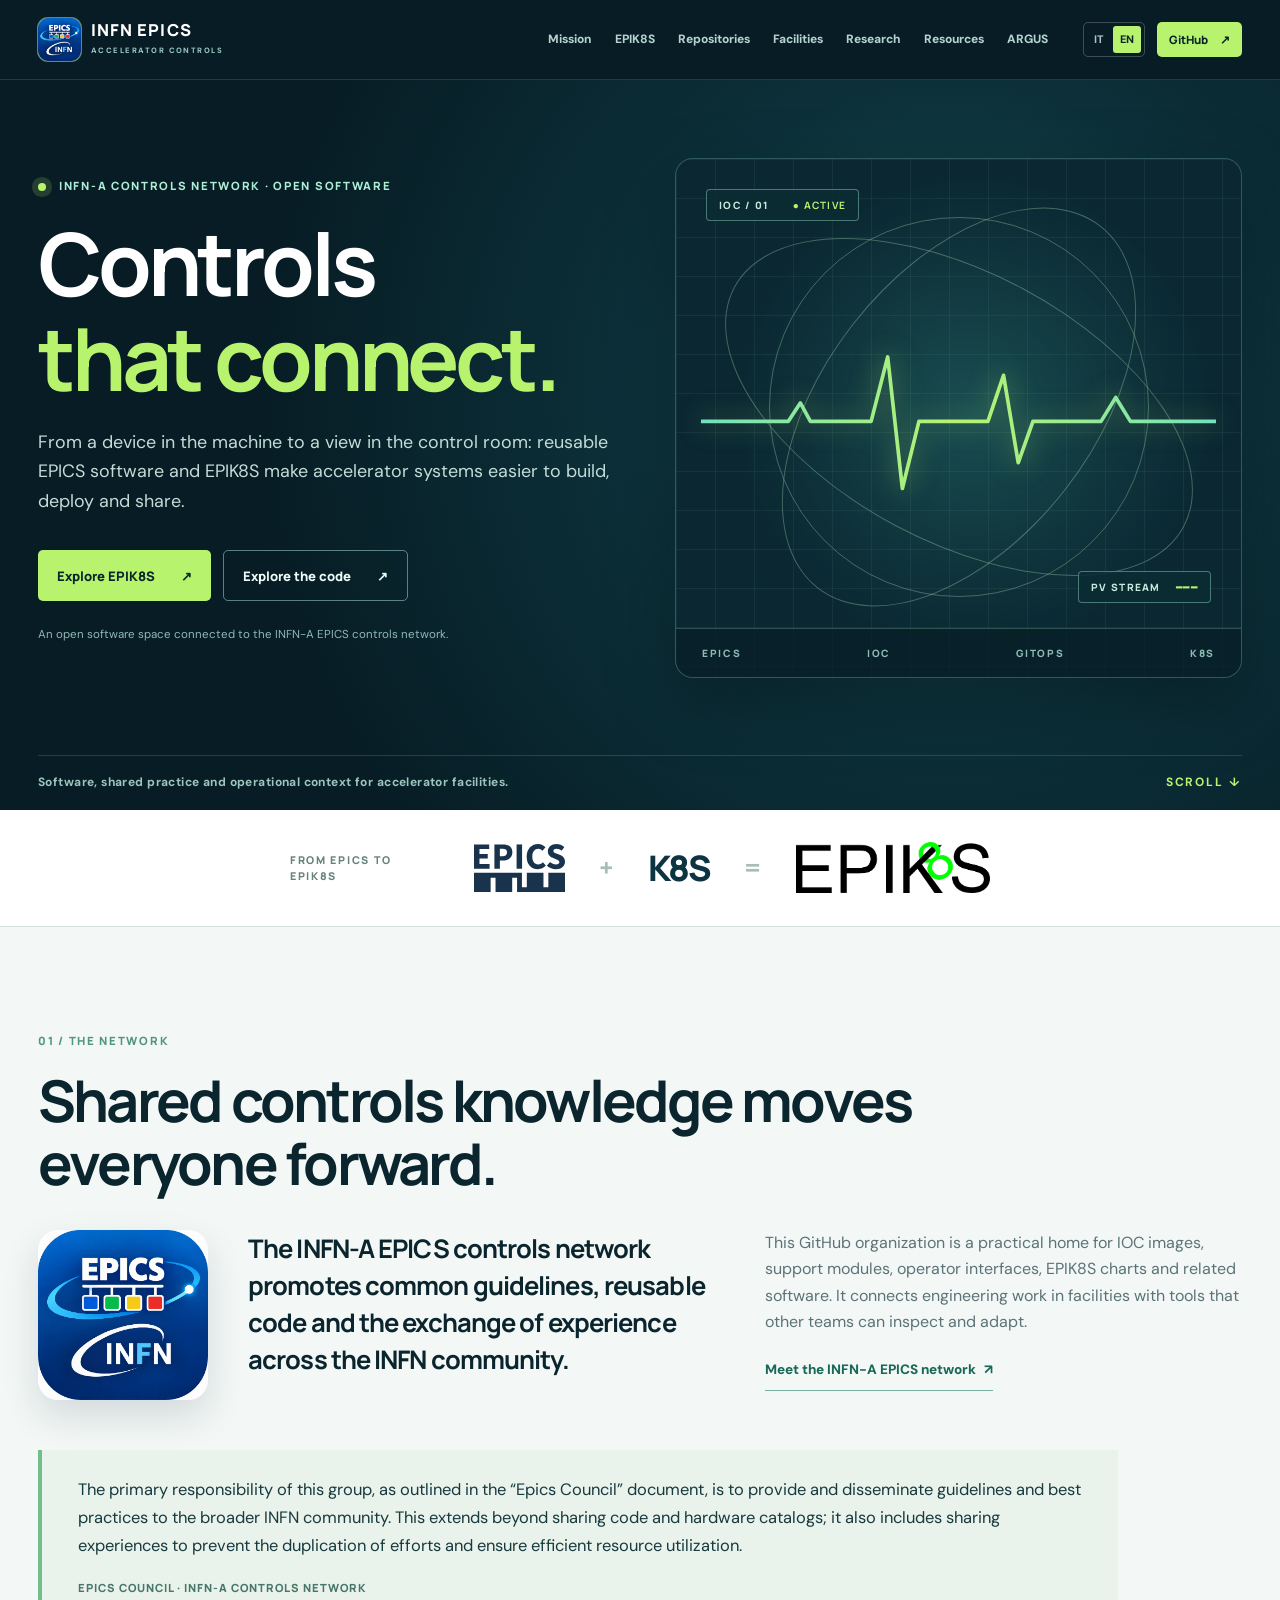
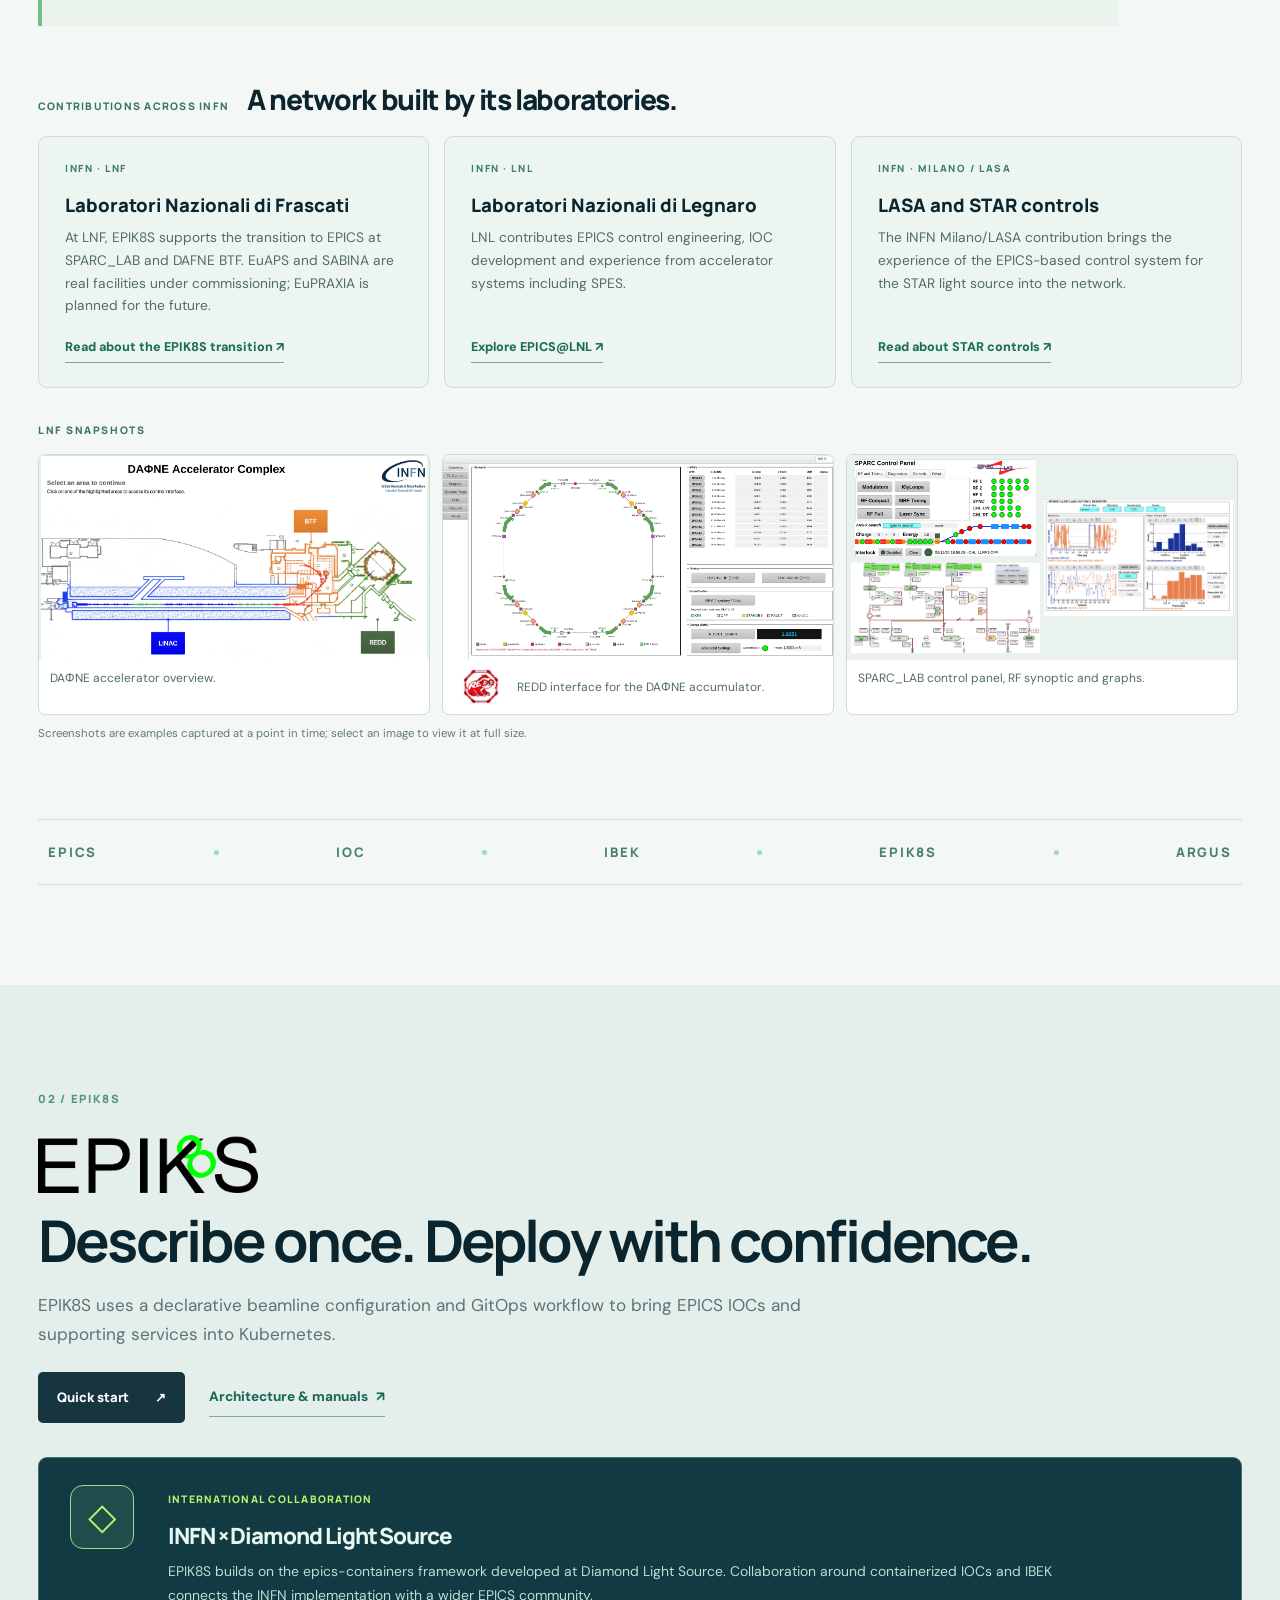
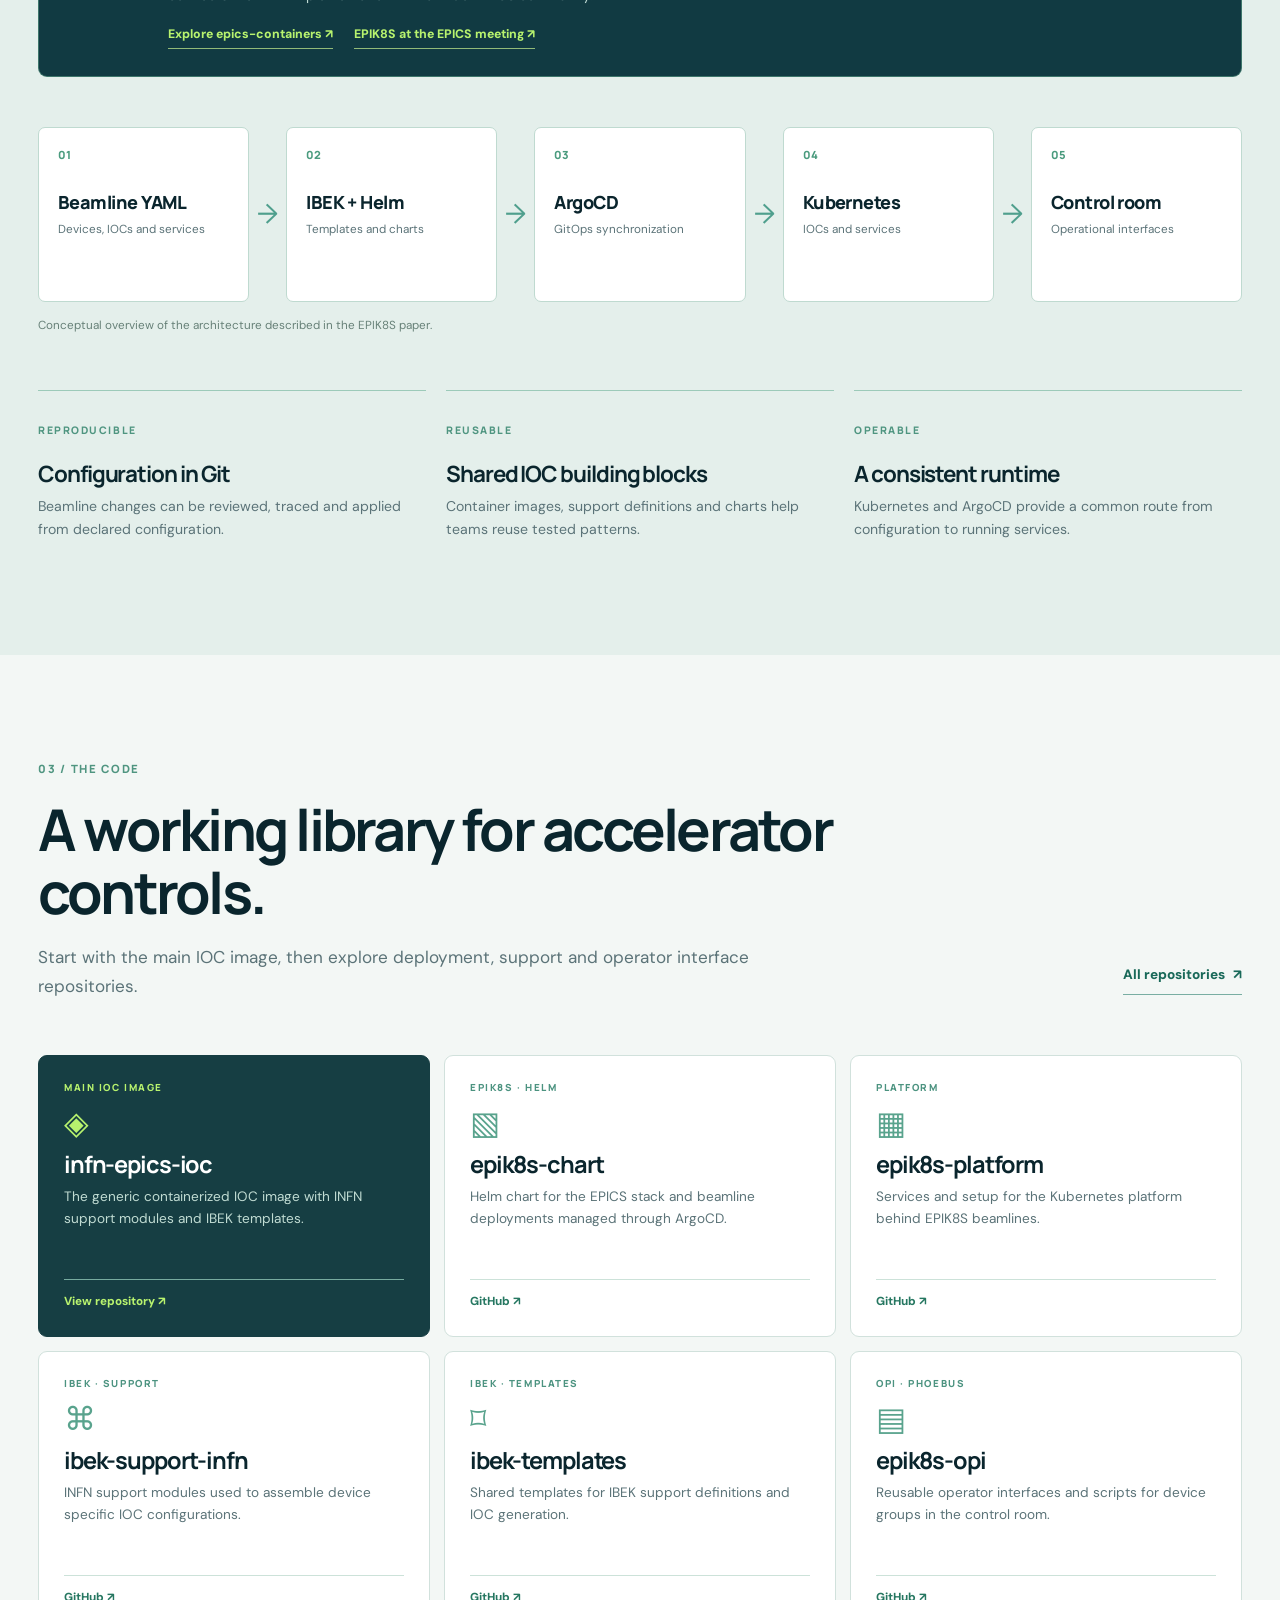
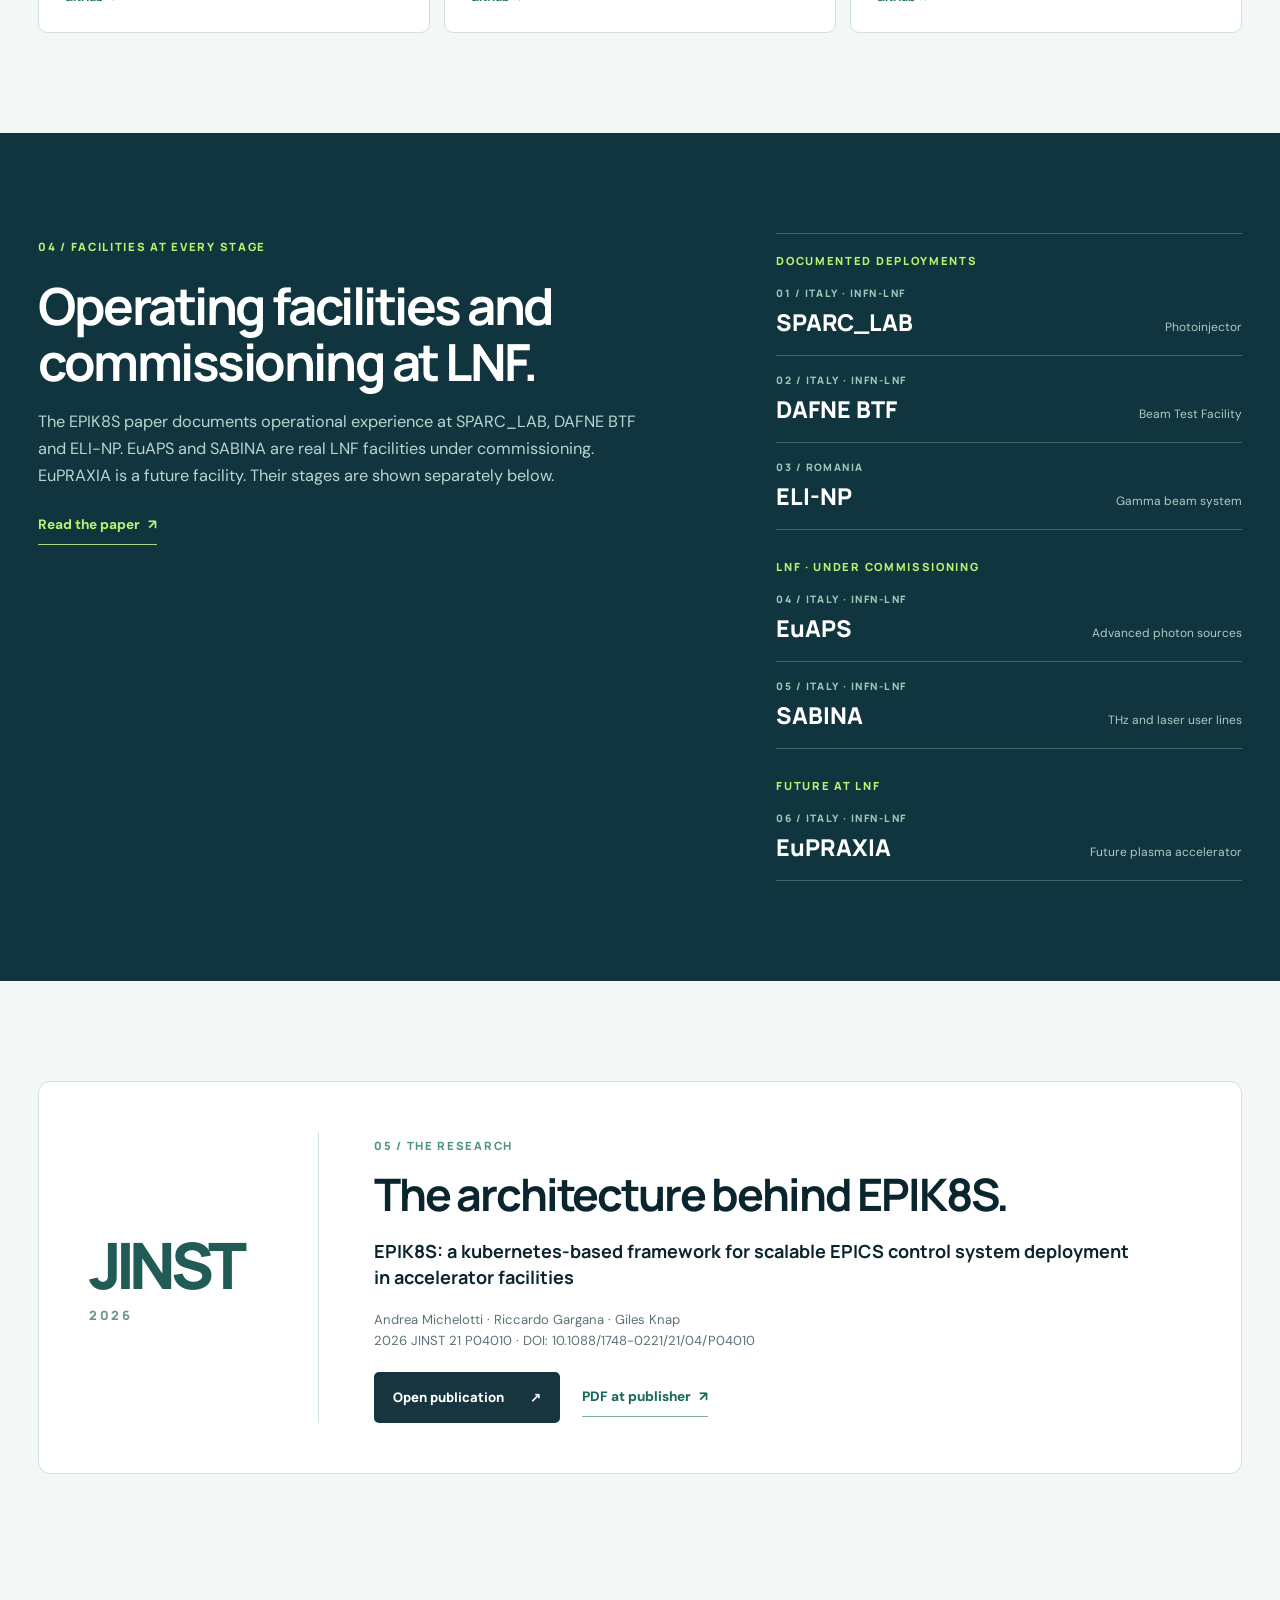
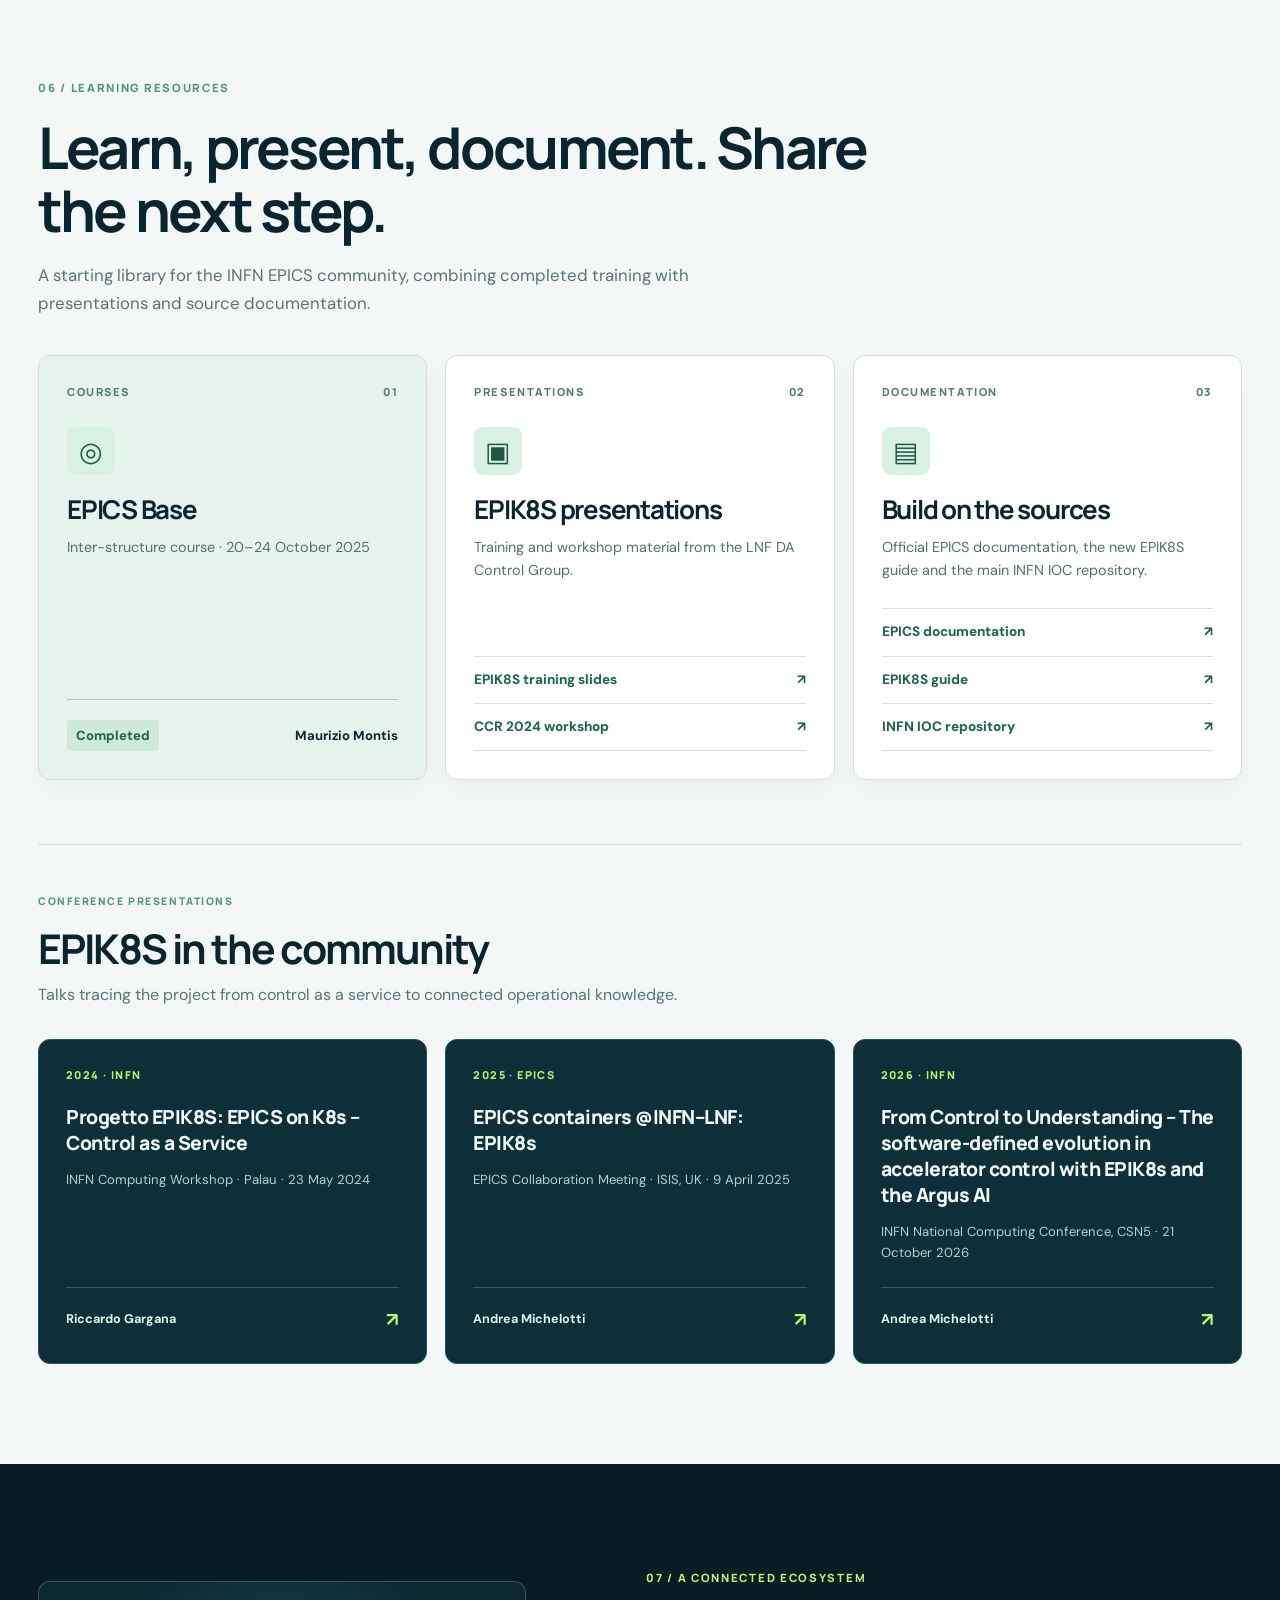
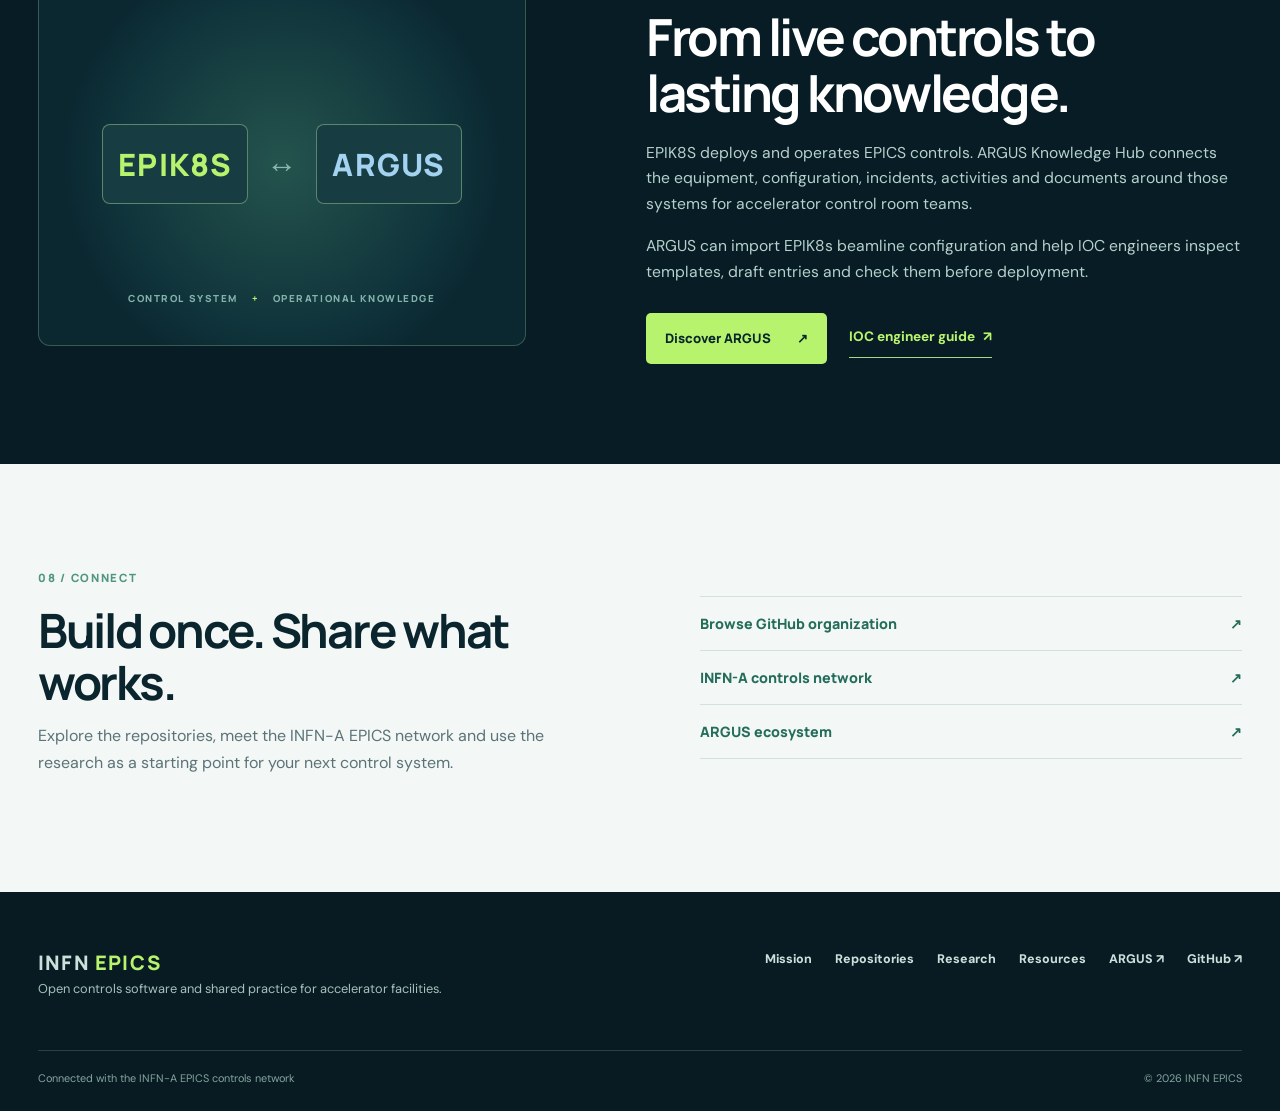
==== commit 265b3de2: "Add REDD project logo to accumulator card" ====
--- a/index.html
+++ b/index.html
@@ -11,7 +11,7 @@
   <meta property="og:url" content="https://infn-epics.github.io/">
   <link rel="canonical" href="https://infn-epics.github.io/">
   <link rel="icon" href="./assets/favicon.svg" type="image/svg+xml">
-  <link rel="stylesheet" href="./styles.css?v=lnf-gallery-8">
+  <link rel="stylesheet" href="./styles.css?v=lnf-gallery-10">
   <title>INFN EPICS — Controls that connect</title>
 </head>
 <body>
@@ -29,7 +29,7 @@
         <span class="mini-label" data-i18n="lnfGalleryLabel">LNF SNAPSHOTS</span>
         <div class="lnf-gallery-grid">
           <figure class="lnf-dafne-card"><a href="./assets/lnf-dafne-control-overview.webp" target="_blank" rel="noopener"><img src="./assets/lnf-dafne-control-overview.webp" alt="DAΦNE control interface map showing the LINAC, BTF and rings." data-i18n-alt="lnfDafneAlt" loading="lazy" width="2558" height="1362"></a><figcaption data-i18n="lnfDafneCaption">DAΦNE accelerator overview.</figcaption></figure>
-          <figure class="lnf-redd-card"><a href="./assets/lnf-dafne-ring.png?v=20261109" target="_blank" rel="noopener"><img src="./assets/lnf-dafne-ring.png?v=20261109" alt="DAΦNE accumulator control synoptic with beam position monitors and machine status." data-i18n-alt="lnfDafneRingAlt" loading="lazy" width="3082" height="1622"></a><figcaption data-i18n="lnfReddCaption">REDD interface for the DAΦNE accumulator.</figcaption></figure>
+          <figure class="lnf-redd-card"><a href="./assets/lnf-dafne-ring.png?v=20261109" target="_blank" rel="noopener"><img src="./assets/lnf-dafne-ring.png?v=20261109" alt="DAΦNE accumulator control synoptic with beam position monitors and machine status." data-i18n-alt="lnfDafneRingAlt" loading="lazy" width="3082" height="1622"></a><figcaption><img class="lnf-redd-logo" src="./assets/redd-project-logo.jpg" alt="REDD project logo" loading="lazy" width="300" height="200"><span data-i18n="lnfReddCaption">REDD interface for the DAΦNE accumulator.</span></figcaption></figure>
           <figure class="lnf-sparc-card"><div class="lnf-sparc-montage"><a class="lnf-sparc-panel" href="./assets/lnf-sparc-control-panel.png" target="_blank" rel="noopener"><img src="./assets/lnf-sparc-control-panel.png" alt="SPARC_LAB control panel with RF and timing controls and machine status." data-i18n-alt="lnfSparcPanelAlt" loading="lazy" width="1352" height="700"></a><a class="lnf-sparc-synoptic" href="./assets/lnf-sparc-rf-synoptic.webp" target="_blank" rel="noopener"><img src="./assets/lnf-sparc-rf-synoptic.webp" alt="SPARC_LAB RF synoptic showing low level RF systems, klystrons and accelerating cavities." data-i18n-alt="lnfSparcAlt" loading="lazy" width="1804" height="874"></a><a class="lnf-sparc-graphs" href="./assets/lnf-sparc-rf-graphs.png" target="_blank" rel="noopener"><img src="./assets/lnf-sparc-rf-graphs.png" alt="SPARC_LAB RF monitor showing waveforms and power and phase jitter graphs." data-i18n-alt="lnfSparcGraphsAlt" loading="lazy" width="1832" height="1136"></a></div><figcaption data-i18n="lnfSparcCaption">SPARC_LAB control panel, RF synoptic and graphs.</figcaption></figure>
         </div>
         <p class="lnf-gallery-note" data-i18n="lnfGalleryNote">Screenshots are examples captured at a point in time; select an image to view it at full size.</p>
--- a/styles.css
+++ b/styles.css
@@ -64,4 +64,5 @@
 .network-contributors{margin-top:54px}.network-contributors-head{display:flex;align-items:baseline;gap:18px;flex-wrap:wrap}.network-contributors-head .mini-label{font-weight:800;letter-spacing:.12em;color:#39765f}.network-contributors h3{font:800 clamp(1.4rem,2.2vw,2rem) Manrope;margin:0}.contributor-grid{display:grid;grid-template-columns:repeat(auto-fit,minmax(260px,1fr));gap:15px;margin-top:18px}.contributor-grid article{background:#edf5f0;border:1px solid #cbded2;border-radius:9px;padding:24px 26px;display:flex;flex-direction:column;min-height:218px}.contributor-code{font:800 .62rem Manrope;letter-spacing:.16em;color:#3f806a}.contributor-grid h4{font:800 1.16rem Manrope;margin:17px 0 8px}.contributor-grid p{font-size:.86rem;line-height:1.65;color:#526c68;margin:0 0 20px}.contributor-grid a{align-self:flex-start;margin-top:auto;color:#196c57;font-size:.79rem;font-weight:800;border-bottom:1px solid #75ae98;padding-bottom:4px}.contributor-grid a:hover{color:#102d35}.diamond-collab{display:grid;grid-template-columns:76px 1fr;gap:22px;align-items:start;margin-top:34px;padding:27px 31px;background:#113a42;border:1px solid #71ba9a78;border-radius:9px;color:#e7f7ee}.diamond-mark{width:64px;height:64px;border:1px solid #a8d48f;background:#1e4d4c;border-radius:13px;display:grid;place-items:center;font-size:2.3rem;color:#b8f36e}.diamond-collab .mini-label{color:#b8f36e;font-weight:800;letter-spacing:.12em}.diamond-collab h3{font:800 1.4rem Manrope;margin:9px 0 9px}.diamond-collab p{font-size:.87rem;line-height:1.7;color:#bfdbd4;max-width:900px;margin:0}.diamond-links{display:flex;gap:21px;flex-wrap:wrap;margin-top:16px}.diamond-links a{font-size:.77rem;color:#b8f36e;font-weight:800;border-bottom:1px solid #92ba78;padding-bottom:4px}.diamond-links a:hover{color:white}@media(max-width:700px){.contributor-grid{grid-template-columns:1fr}.diamond-collab{grid-template-columns:1fr;padding:23px}.diamond-mark{width:52px;height:52px;font-size:1.7rem}}
 
 /* LNF snapshots, kept as a small visual footnote to the lab profile */
+.lnf-redd-card figcaption{display:flex;align-items:center;gap:9px}.lnf-gallery .lnf-redd-logo{flex:none;width:54px;height:36px;aspect-ratio:3/2;object-fit:cover;border-radius:3px}
 .lnf-gallery{margin-top:28px;max-width:1200px}.lnf-gallery>.mini-label{color:#39765f}.lnf-gallery-grid{display:grid;grid-template-columns:repeat(3,minmax(0,1fr));gap:12px;margin-top:12px}.lnf-gallery figure{margin:0;overflow:hidden;border:1px solid #cbded2;border-radius:7px;background:white}.lnf-gallery figure a{display:block;background:#eaf2ee}.lnf-gallery img{display:block;width:100%;height:auto;aspect-ratio:1.9;object-fit:contain}.lnf-sparc-montage{display:grid;grid-template-columns:1fr 1fr;grid-template-rows:repeat(2,minmax(0,1fr));aspect-ratio:1.9;gap:4px;padding:4px;background:#eaf2ee}.lnf-sparc-montage a{min-width:0;min-height:0;overflow:hidden}.lnf-sparc-montage img{width:100%;height:100%;aspect-ratio:auto;object-fit:contain;object-position:center}.lnf-sparc-panel{grid-column:1;grid-row:1}.lnf-sparc-synoptic{grid-column:1;grid-row:2}.lnf-sparc-graphs{grid-column:2;grid-row:1 / 3}.lnf-gallery figcaption{padding:9px 11px;color:#526c68;font-size:.75rem}.lnf-gallery-note{font-size:.71rem;color:#627c74;margin:10px 0 0}@media(max-width:900px){.lnf-gallery-grid{grid-template-columns:repeat(2,minmax(0,1fr))}}@media(max-width:700px){.lnf-gallery-grid{grid-template-columns:1fr}}
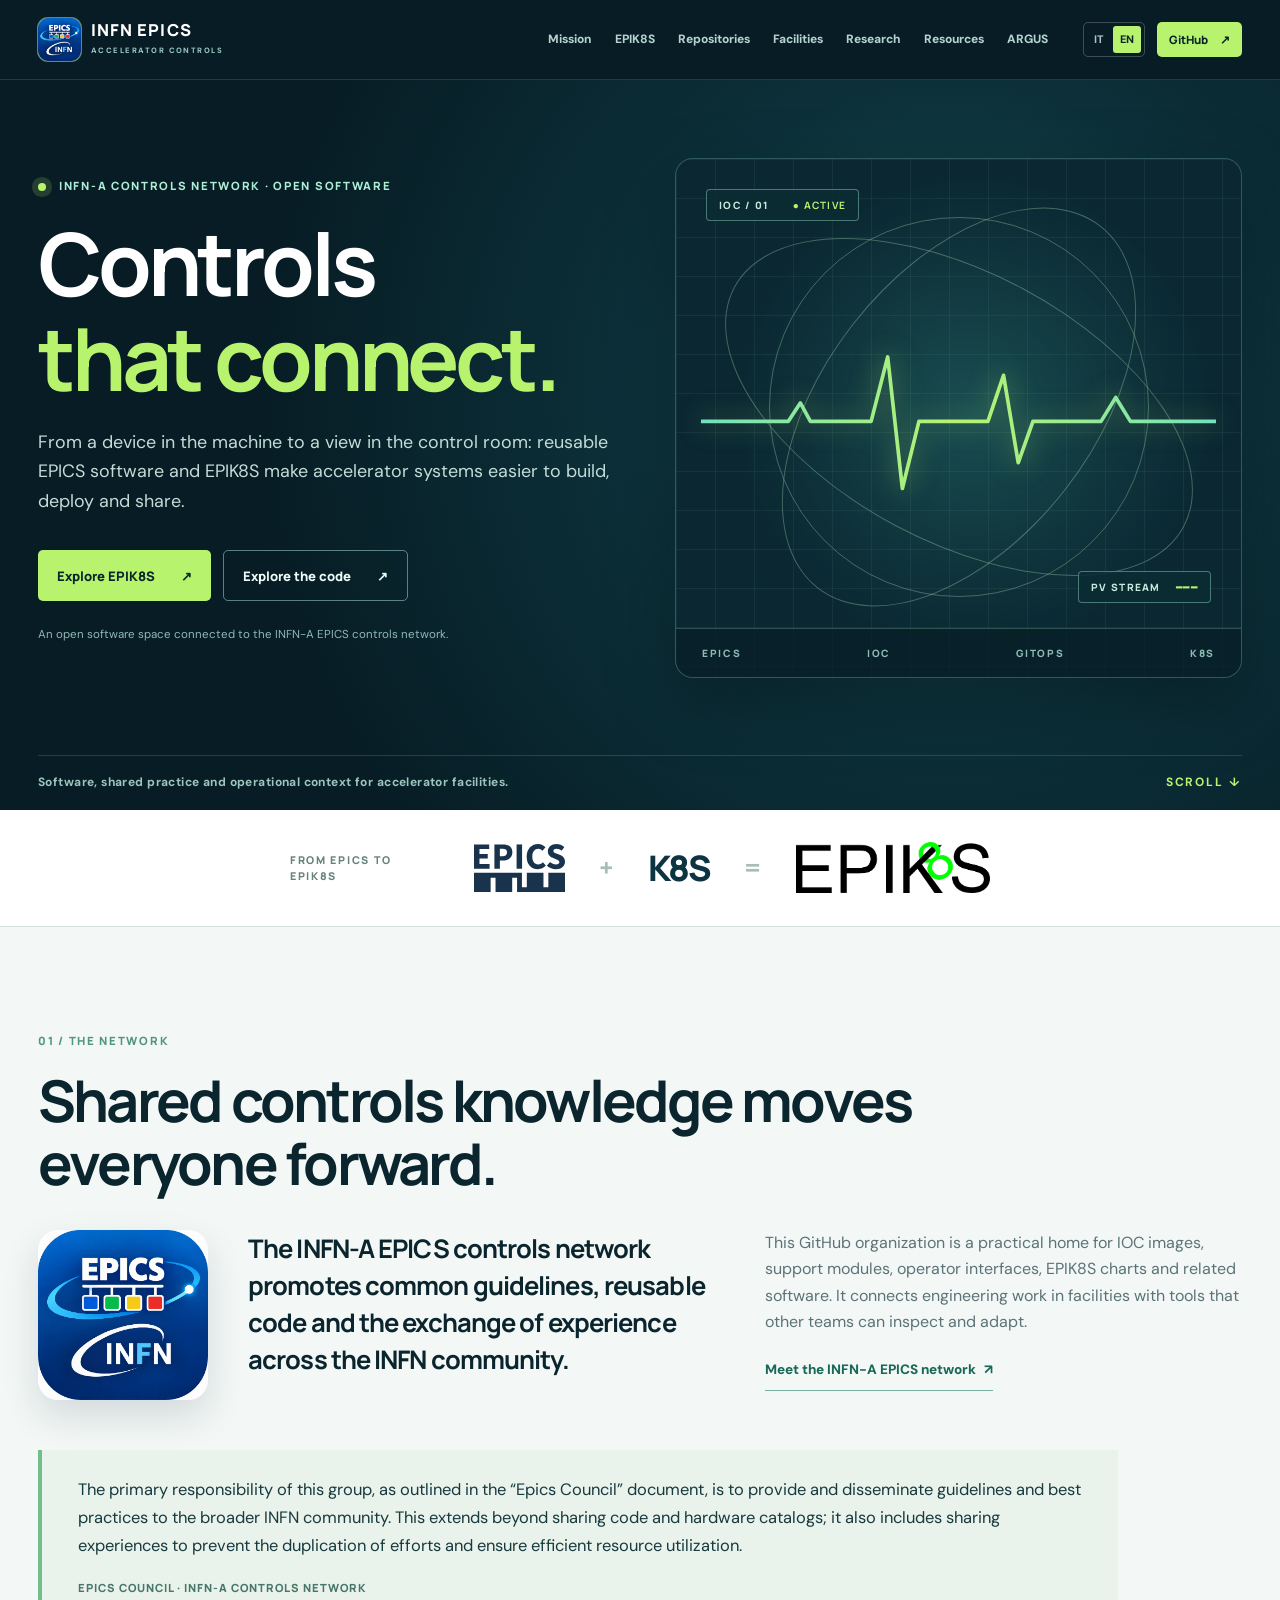
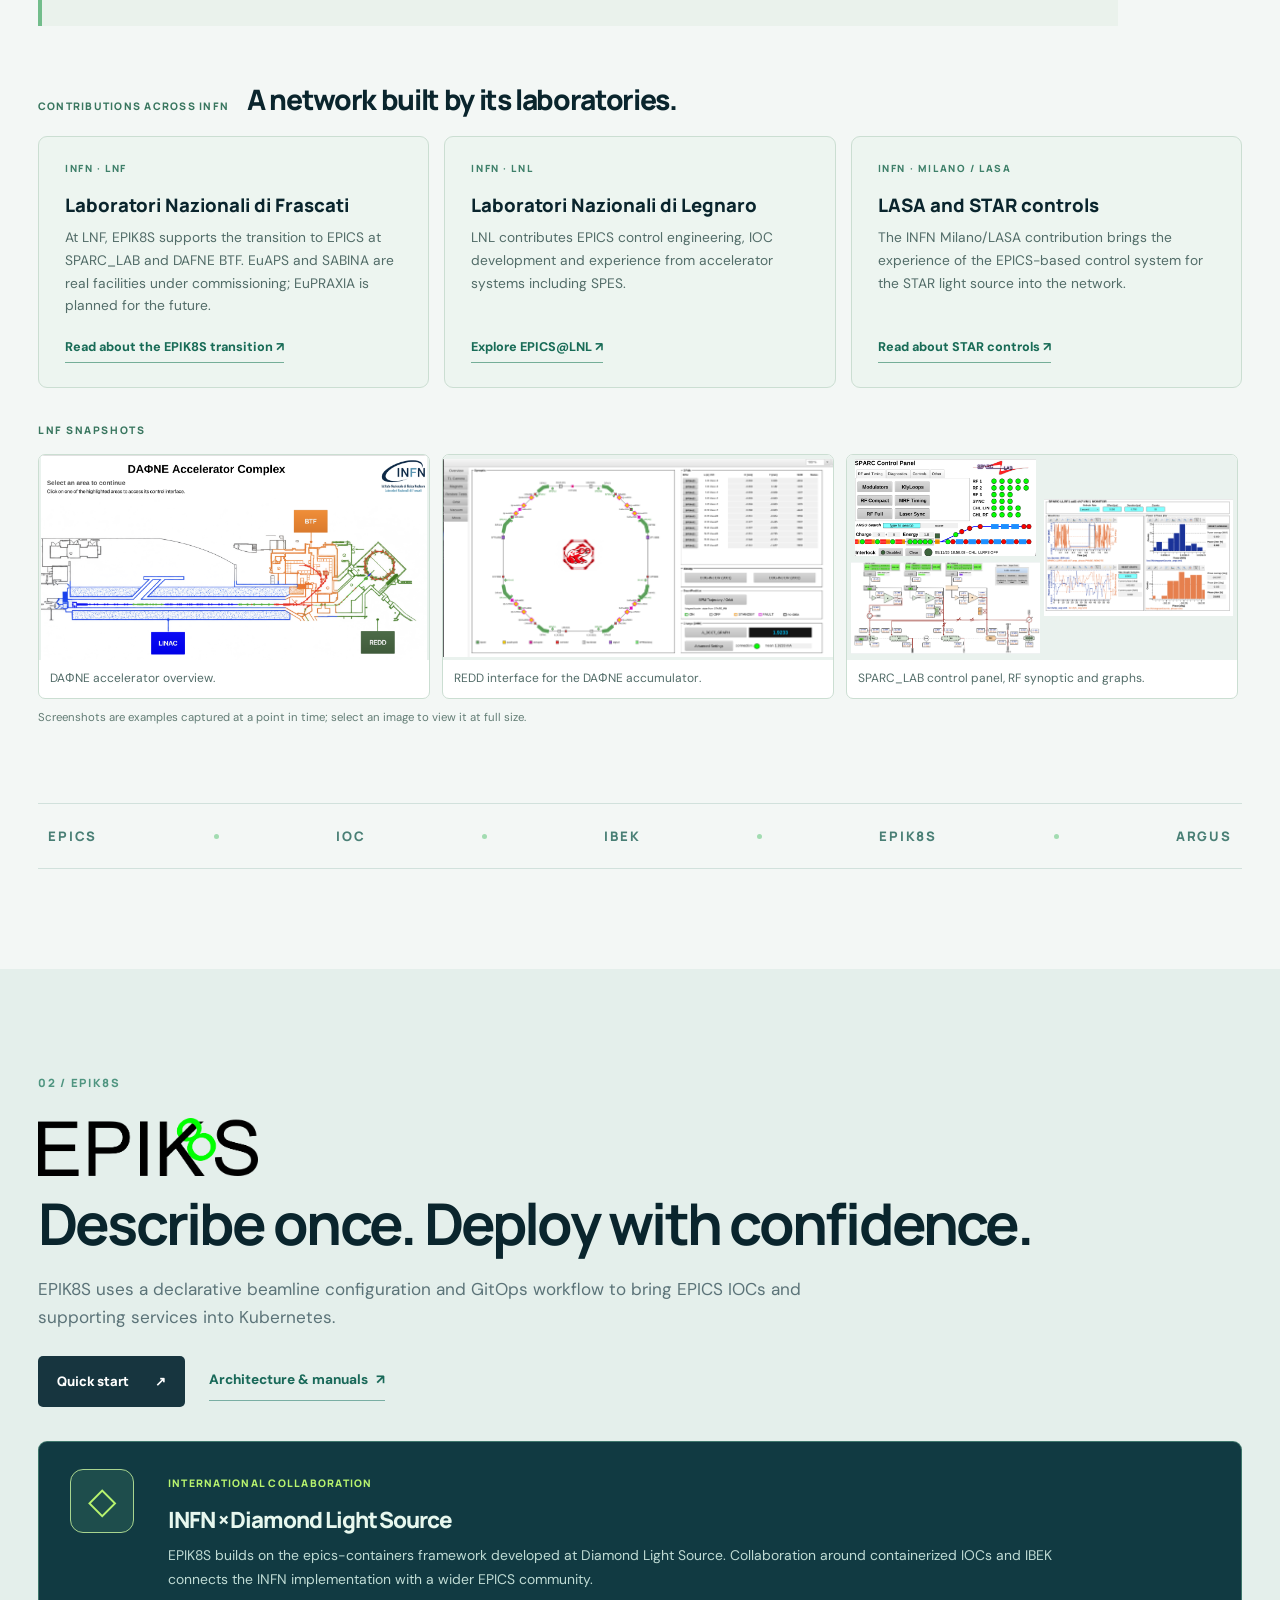
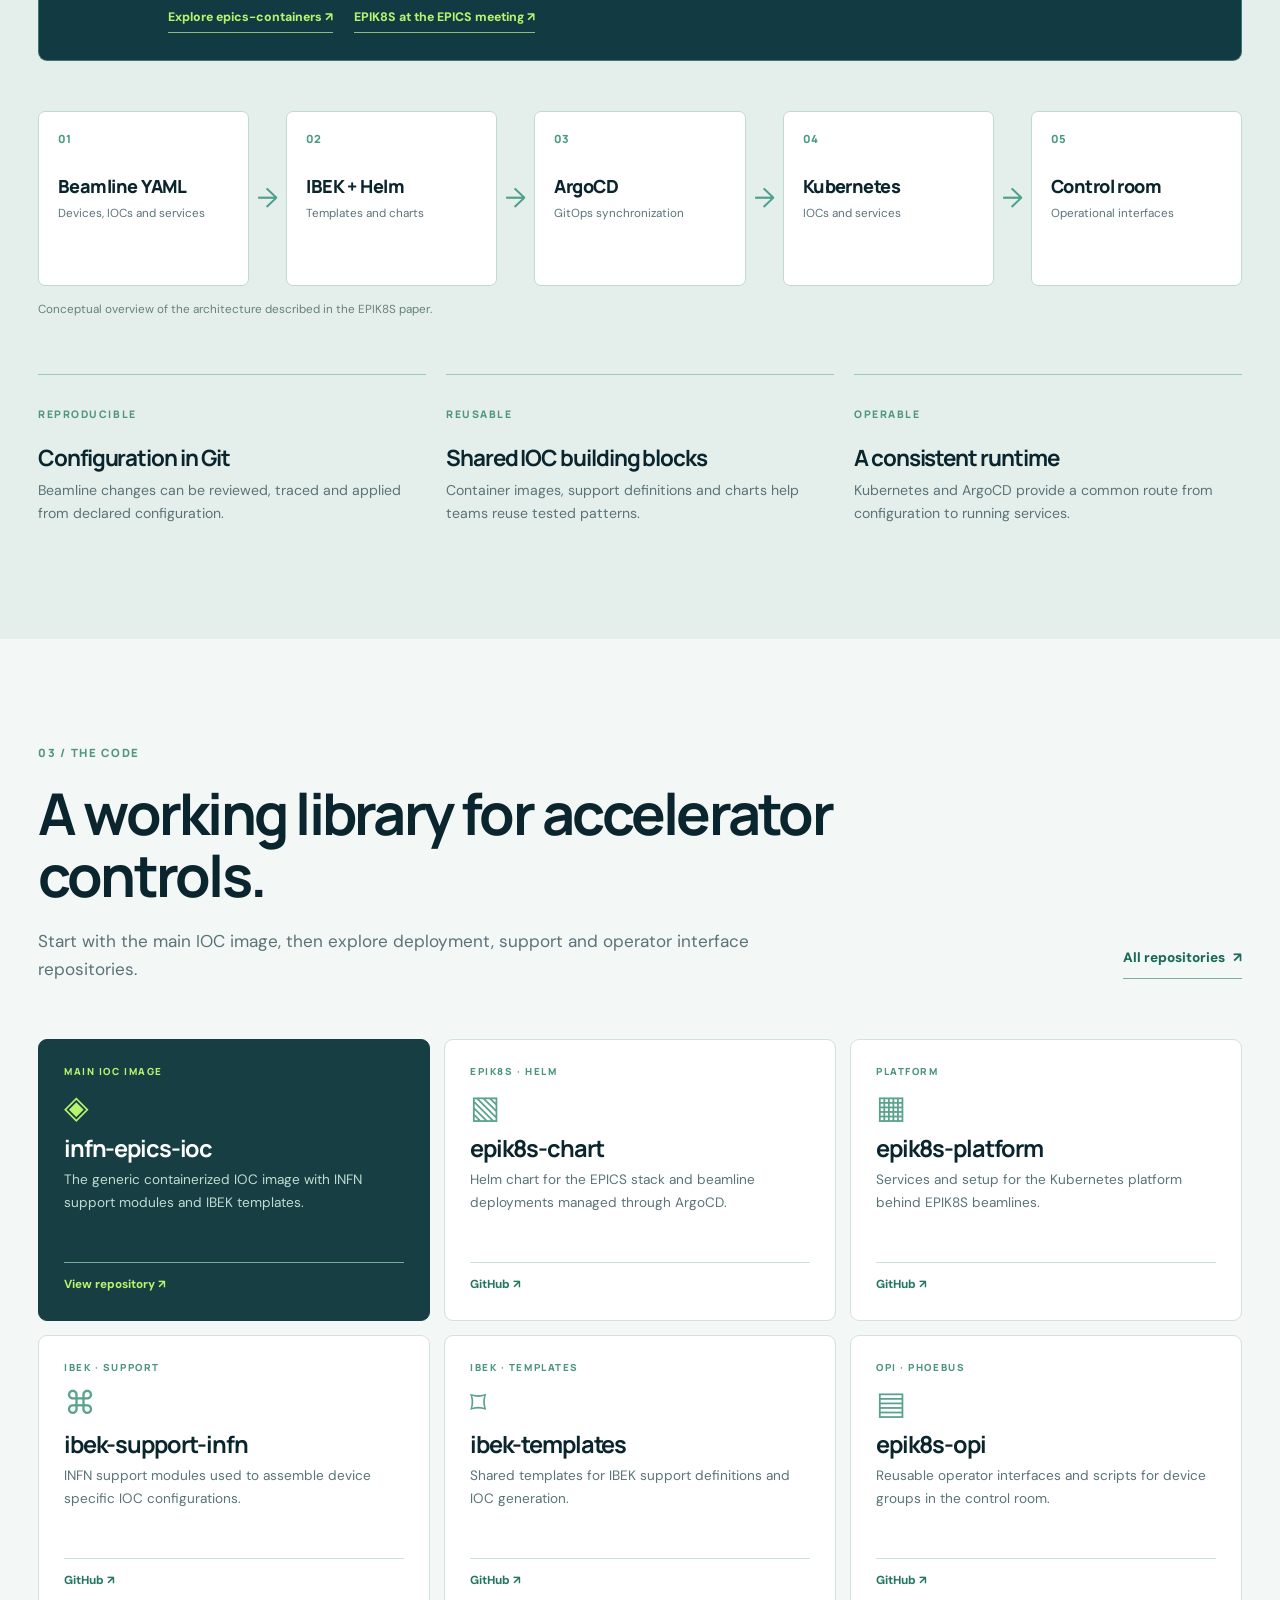
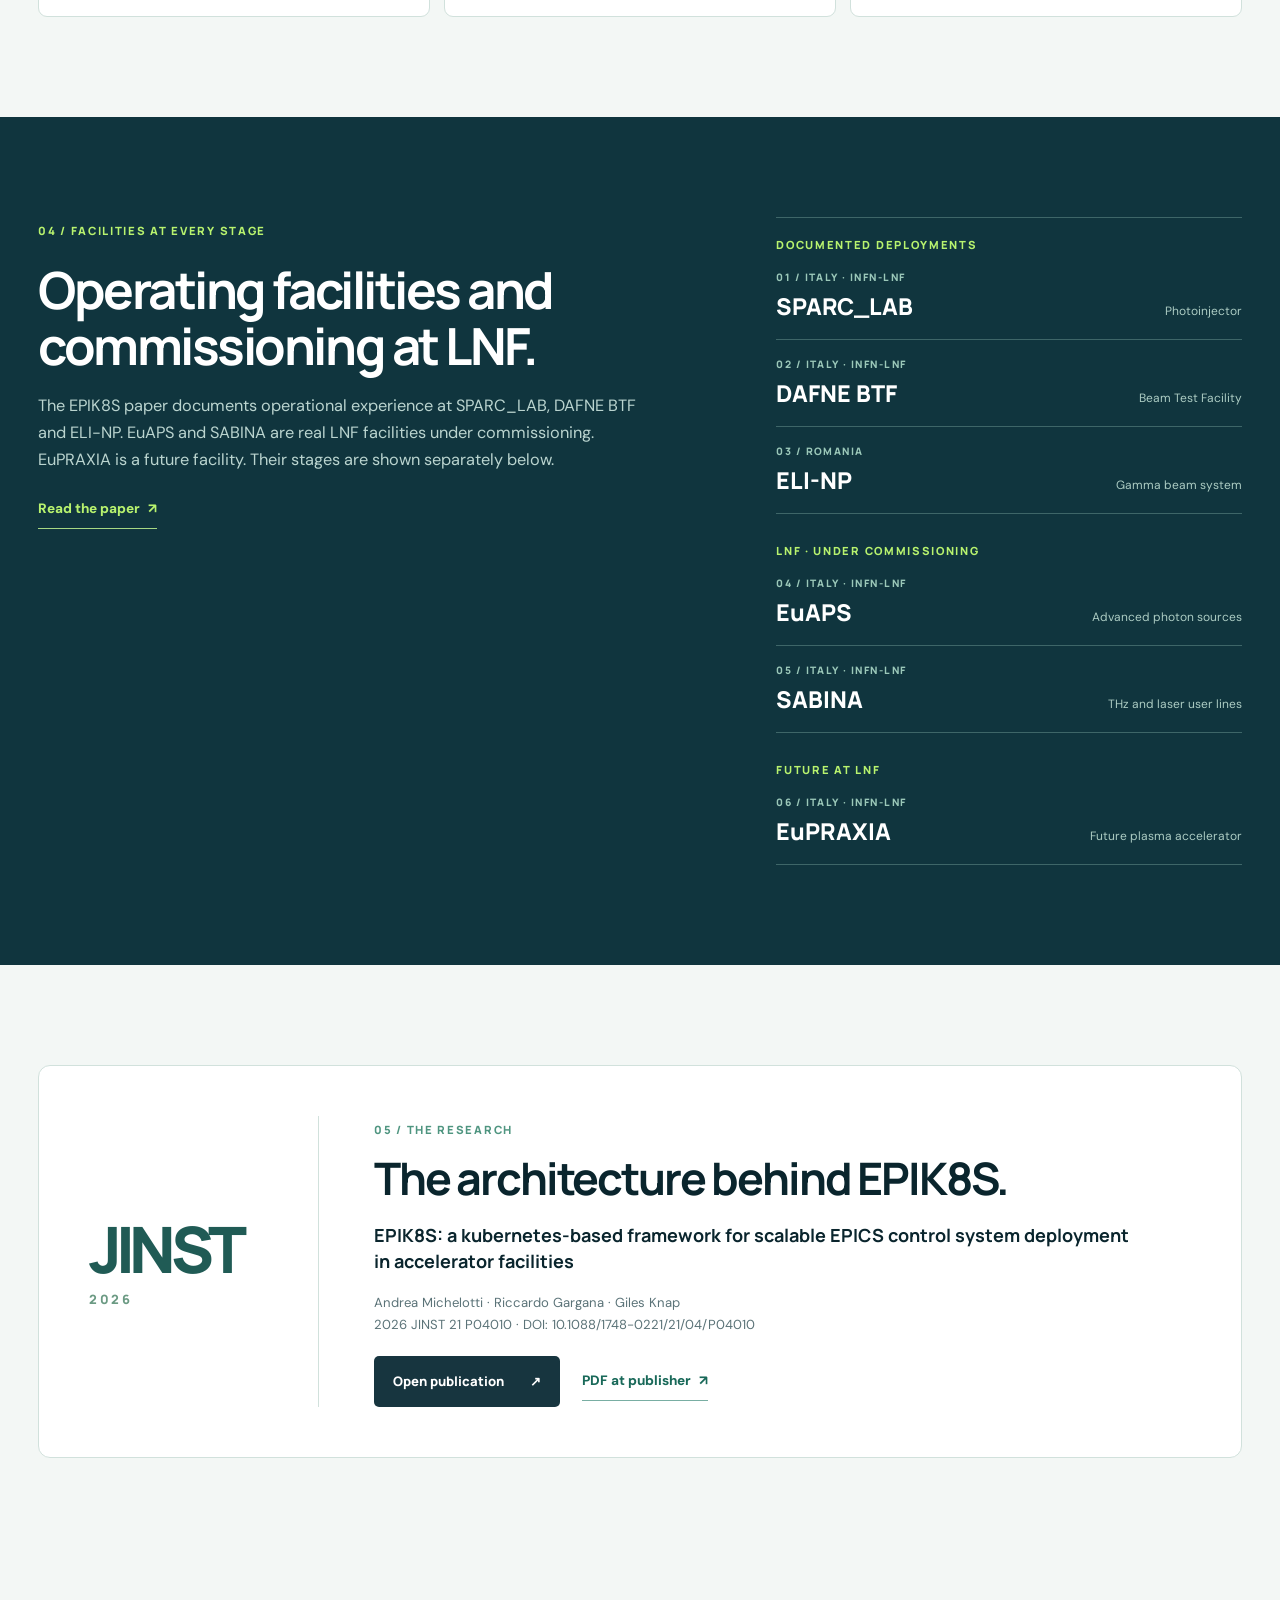
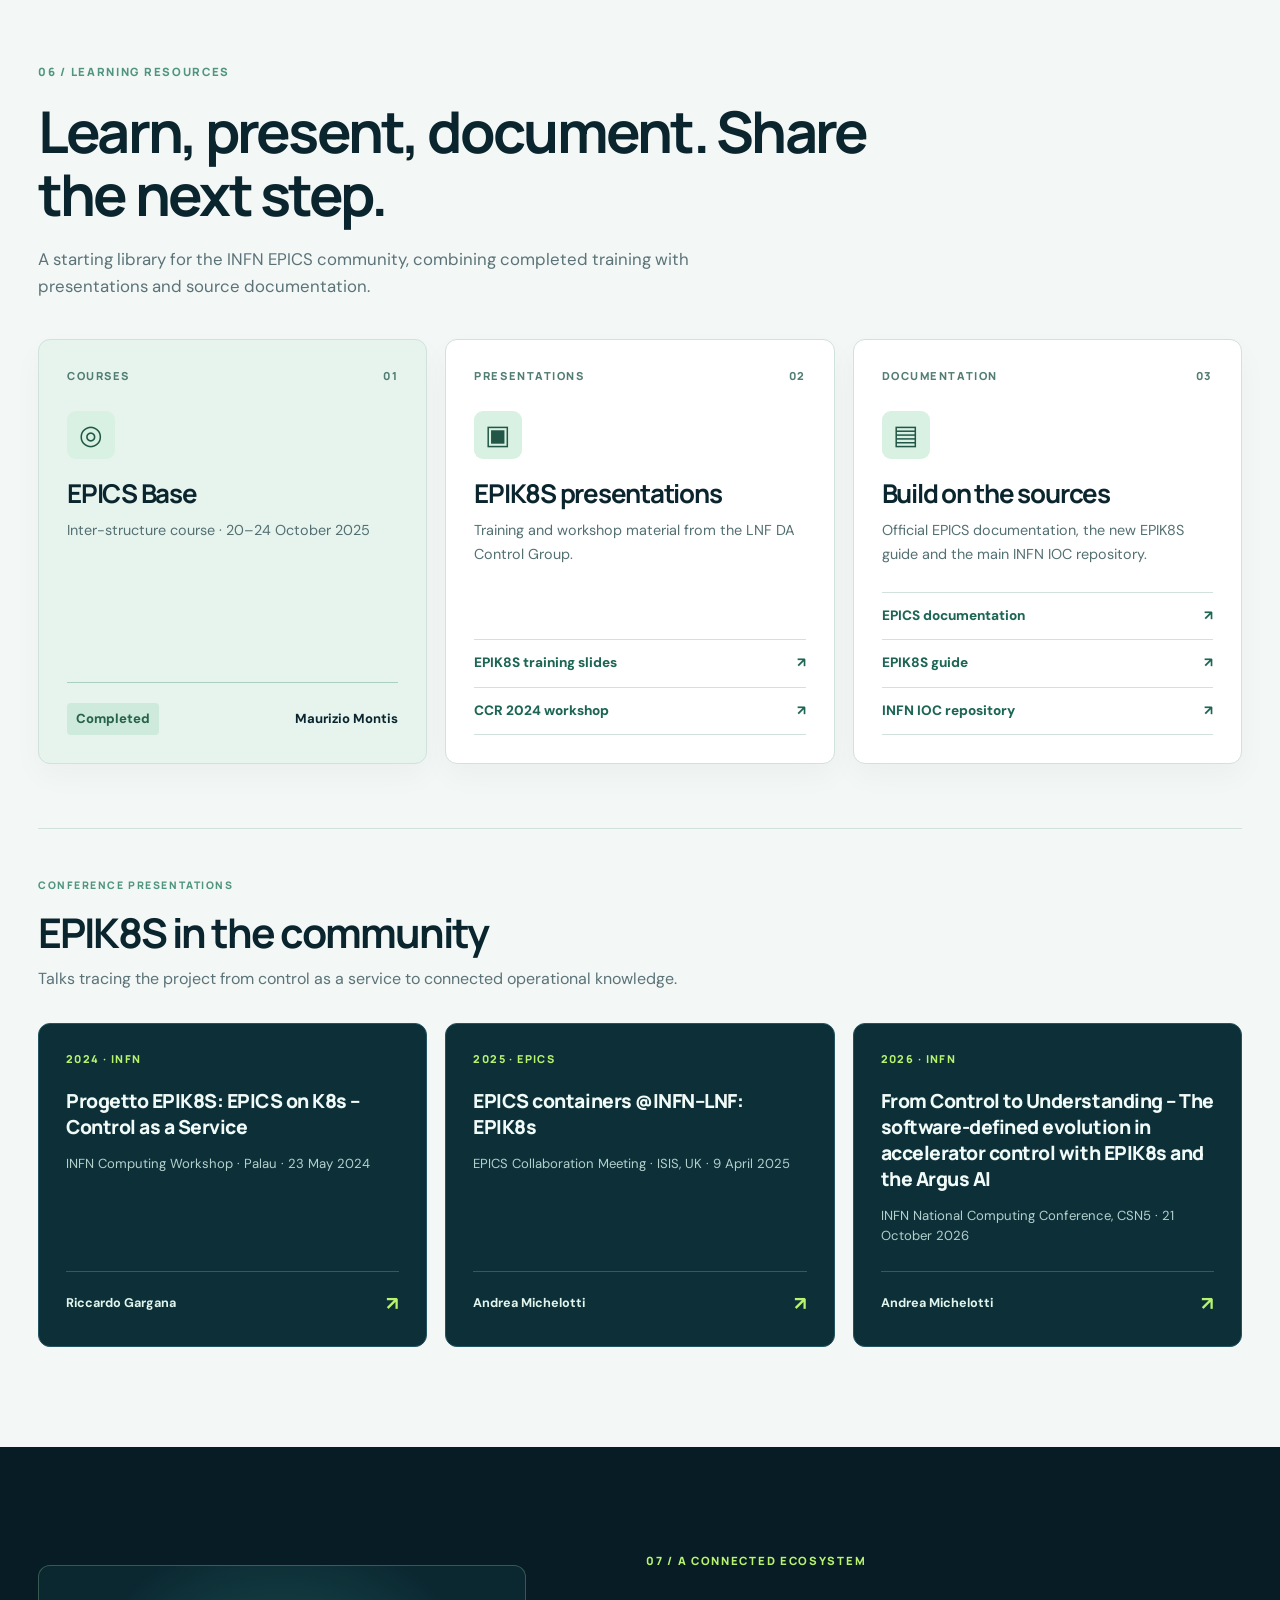
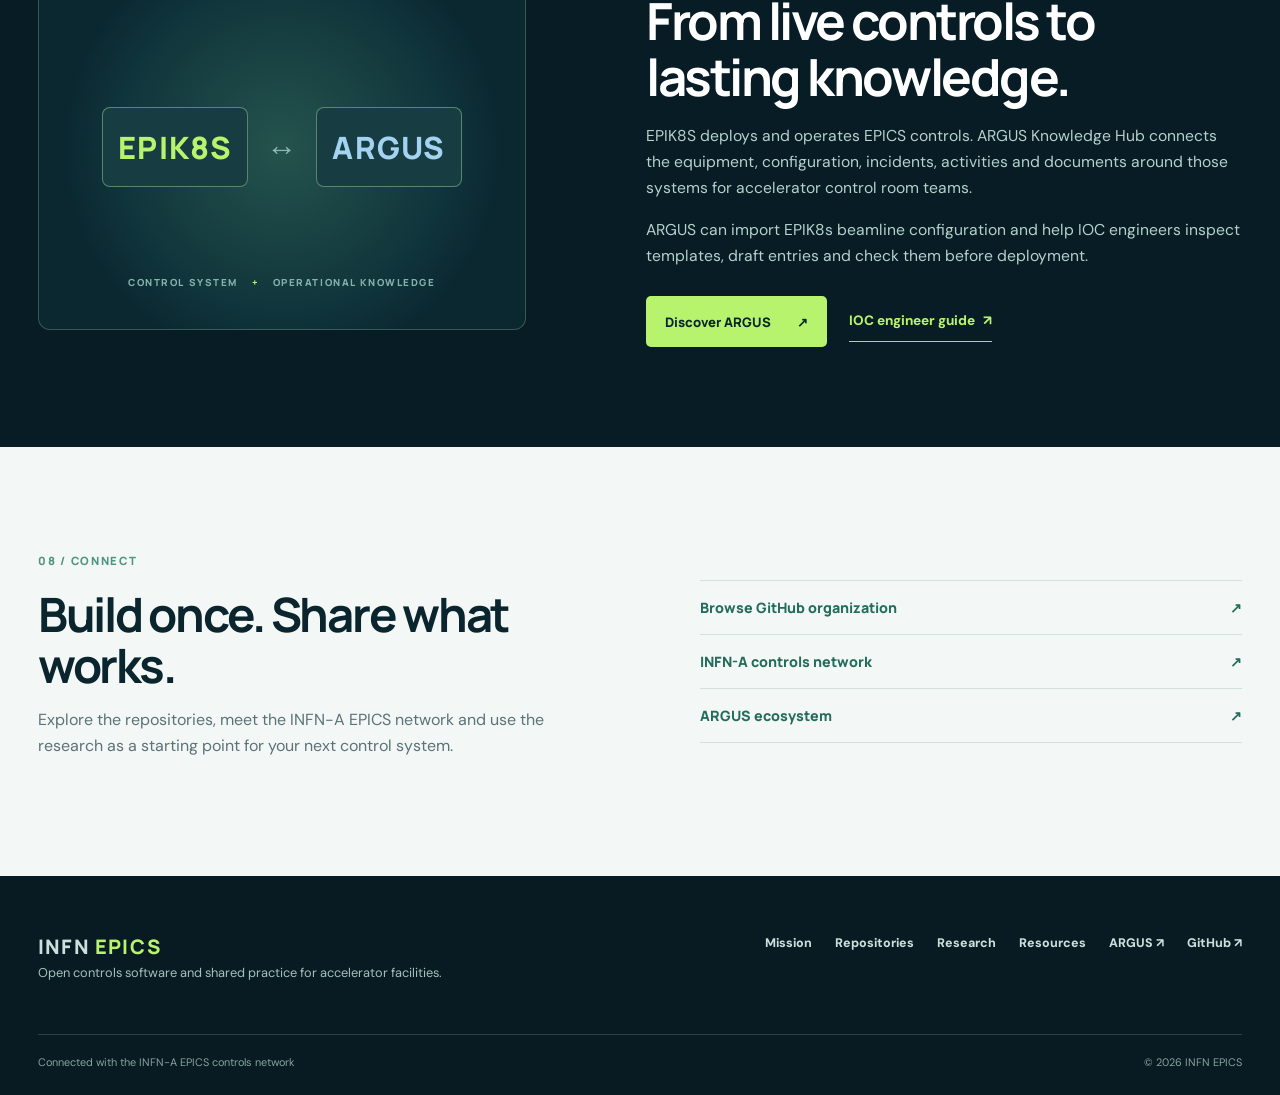
==== commit 021bb723: "Replace REDD accumulator screenshot" ====
--- a/index.html
+++ b/index.html
@@ -11,7 +11,7 @@
   <meta property="og:url" content="https://infn-epics.github.io/">
   <link rel="canonical" href="https://infn-epics.github.io/">
   <link rel="icon" href="./assets/favicon.svg" type="image/svg+xml">
-  <link rel="stylesheet" href="./styles.css?v=lnf-gallery-10">
+  <link rel="stylesheet" href="./styles.css?v=lnf-gallery-11">
   <title>INFN EPICS — Controls that connect</title>
 </head>
 <body>
@@ -29,7 +29,7 @@
         <span class="mini-label" data-i18n="lnfGalleryLabel">LNF SNAPSHOTS</span>
         <div class="lnf-gallery-grid">
           <figure class="lnf-dafne-card"><a href="./assets/lnf-dafne-control-overview.webp" target="_blank" rel="noopener"><img src="./assets/lnf-dafne-control-overview.webp" alt="DAΦNE control interface map showing the LINAC, BTF and rings." data-i18n-alt="lnfDafneAlt" loading="lazy" width="2558" height="1362"></a><figcaption data-i18n="lnfDafneCaption">DAΦNE accelerator overview.</figcaption></figure>
-          <figure class="lnf-redd-card"><a href="./assets/lnf-dafne-ring.png?v=20261109" target="_blank" rel="noopener"><img src="./assets/lnf-dafne-ring.png?v=20261109" alt="DAΦNE accumulator control synoptic with beam position monitors and machine status." data-i18n-alt="lnfDafneRingAlt" loading="lazy" width="3082" height="1622"></a><figcaption><img class="lnf-redd-logo" src="./assets/redd-project-logo.jpg" alt="REDD project logo" loading="lazy" width="300" height="200"><span data-i18n="lnfReddCaption">REDD interface for the DAΦNE accumulator.</span></figcaption></figure>
+          <figure class="lnf-redd-card"><a href="./assets/lnf-redd-accumulator.png" target="_blank" rel="noopener"><img src="./assets/lnf-redd-accumulator.png" alt="REDD interface for the DAΦNE accumulator, with the project logo in the synoptic." data-i18n-alt="lnfReddAlt" loading="lazy" width="3174" height="1614"></a><figcaption data-i18n="lnfReddCaption">REDD interface for the DAΦNE accumulator.</figcaption></figure>
           <figure class="lnf-sparc-card"><div class="lnf-sparc-montage"><a class="lnf-sparc-panel" href="./assets/lnf-sparc-control-panel.png" target="_blank" rel="noopener"><img src="./assets/lnf-sparc-control-panel.png" alt="SPARC_LAB control panel with RF and timing controls and machine status." data-i18n-alt="lnfSparcPanelAlt" loading="lazy" width="1352" height="700"></a><a class="lnf-sparc-synoptic" href="./assets/lnf-sparc-rf-synoptic.webp" target="_blank" rel="noopener"><img src="./assets/lnf-sparc-rf-synoptic.webp" alt="SPARC_LAB RF synoptic showing low level RF systems, klystrons and accelerating cavities." data-i18n-alt="lnfSparcAlt" loading="lazy" width="1804" height="874"></a><a class="lnf-sparc-graphs" href="./assets/lnf-sparc-rf-graphs.png" target="_blank" rel="noopener"><img src="./assets/lnf-sparc-rf-graphs.png" alt="SPARC_LAB RF monitor showing waveforms and power and phase jitter graphs." data-i18n-alt="lnfSparcGraphsAlt" loading="lazy" width="1832" height="1136"></a></div><figcaption data-i18n="lnfSparcCaption">SPARC_LAB control panel, RF synoptic and graphs.</figcaption></figure>
         </div>
         <p class="lnf-gallery-note" data-i18n="lnfGalleryNote">Screenshots are examples captured at a point in time; select an image to view it at full size.</p>
@@ -71,6 +71,6 @@
     <section class="closing section wrap"><div><span class="section-label">08 / <span data-i18n="sectionConnect">CONNECT</span></span><h2 data-i18n="closingTitle">Build once. Share what works.</h2><p data-i18n="closingBody">Explore the repositories, meet the INFN-A EPICS network and use the research as a starting point for your next control system.</p></div><div class="closing-links"><a href="https://github.com/infn-epics" target="_blank" rel="noopener"><span data-i18n="closingGithub">Browse GitHub organization</span> ↗</a><a href="https://acceleratori.infn.it/rete-controlli-epics/" target="_blank" rel="noopener"><span data-i18n="closingNetwork">INFN-A controls network</span> ↗</a><a data-external="argusRoot" href="https://infn-argus.github.io/"><span data-i18n="closingArgus">ARGUS ecosystem</span> ↗</a></div></section>
   </main>
   <footer class="footer"><div class="wrap footer-grid"><div><a class="footer-brand" href="#top">INFN <span>EPICS</span></a><p data-i18n="footerTag">Open controls software and shared practice for accelerator facilities.</p></div><nav aria-label="Footer"><a href="#mission" data-i18n="navMission">Mission</a><a href="#repositories" data-i18n="navRepos">Repositories</a><a href="#research" data-i18n="navResearch">Research</a><a href="#resources" data-i18n="navResources">Resources</a><a data-external="argusRoot" href="https://infn-argus.github.io/">ARGUS ↗</a><a href="https://github.com/infn-epics" target="_blank" rel="noopener">GitHub ↗</a></nav></div><div class="wrap footer-bottom"><span data-i18n="footerInstitution">Connected with the INFN-A EPICS controls network</span><span>© <span id="year"></span> INFN EPICS</span></div></footer>
-  <script src="./script.js?v=lnf-gallery-9" defer></script>
+  <script src="./script.js?v=lnf-gallery-11" defer></script>
 </body>
 </html>
--- a/styles.css
+++ b/styles.css
@@ -64,5 +64,4 @@
 .network-contributors{margin-top:54px}.network-contributors-head{display:flex;align-items:baseline;gap:18px;flex-wrap:wrap}.network-contributors-head .mini-label{font-weight:800;letter-spacing:.12em;color:#39765f}.network-contributors h3{font:800 clamp(1.4rem,2.2vw,2rem) Manrope;margin:0}.contributor-grid{display:grid;grid-template-columns:repeat(auto-fit,minmax(260px,1fr));gap:15px;margin-top:18px}.contributor-grid article{background:#edf5f0;border:1px solid #cbded2;border-radius:9px;padding:24px 26px;display:flex;flex-direction:column;min-height:218px}.contributor-code{font:800 .62rem Manrope;letter-spacing:.16em;color:#3f806a}.contributor-grid h4{font:800 1.16rem Manrope;margin:17px 0 8px}.contributor-grid p{font-size:.86rem;line-height:1.65;color:#526c68;margin:0 0 20px}.contributor-grid a{align-self:flex-start;margin-top:auto;color:#196c57;font-size:.79rem;font-weight:800;border-bottom:1px solid #75ae98;padding-bottom:4px}.contributor-grid a:hover{color:#102d35}.diamond-collab{display:grid;grid-template-columns:76px 1fr;gap:22px;align-items:start;margin-top:34px;padding:27px 31px;background:#113a42;border:1px solid #71ba9a78;border-radius:9px;color:#e7f7ee}.diamond-mark{width:64px;height:64px;border:1px solid #a8d48f;background:#1e4d4c;border-radius:13px;display:grid;place-items:center;font-size:2.3rem;color:#b8f36e}.diamond-collab .mini-label{color:#b8f36e;font-weight:800;letter-spacing:.12em}.diamond-collab h3{font:800 1.4rem Manrope;margin:9px 0 9px}.diamond-collab p{font-size:.87rem;line-height:1.7;color:#bfdbd4;max-width:900px;margin:0}.diamond-links{display:flex;gap:21px;flex-wrap:wrap;margin-top:16px}.diamond-links a{font-size:.77rem;color:#b8f36e;font-weight:800;border-bottom:1px solid #92ba78;padding-bottom:4px}.diamond-links a:hover{color:white}@media(max-width:700px){.contributor-grid{grid-template-columns:1fr}.diamond-collab{grid-template-columns:1fr;padding:23px}.diamond-mark{width:52px;height:52px;font-size:1.7rem}}
 
 /* LNF snapshots, kept as a small visual footnote to the lab profile */
-.lnf-redd-card figcaption{display:flex;align-items:center;gap:9px}.lnf-gallery .lnf-redd-logo{flex:none;width:54px;height:36px;aspect-ratio:3/2;object-fit:cover;border-radius:3px}
 .lnf-gallery{margin-top:28px;max-width:1200px}.lnf-gallery>.mini-label{color:#39765f}.lnf-gallery-grid{display:grid;grid-template-columns:repeat(3,minmax(0,1fr));gap:12px;margin-top:12px}.lnf-gallery figure{margin:0;overflow:hidden;border:1px solid #cbded2;border-radius:7px;background:white}.lnf-gallery figure a{display:block;background:#eaf2ee}.lnf-gallery img{display:block;width:100%;height:auto;aspect-ratio:1.9;object-fit:contain}.lnf-sparc-montage{display:grid;grid-template-columns:1fr 1fr;grid-template-rows:repeat(2,minmax(0,1fr));aspect-ratio:1.9;gap:4px;padding:4px;background:#eaf2ee}.lnf-sparc-montage a{min-width:0;min-height:0;overflow:hidden}.lnf-sparc-montage img{width:100%;height:100%;aspect-ratio:auto;object-fit:contain;object-position:center}.lnf-sparc-panel{grid-column:1;grid-row:1}.lnf-sparc-synoptic{grid-column:1;grid-row:2}.lnf-sparc-graphs{grid-column:2;grid-row:1 / 3}.lnf-gallery figcaption{padding:9px 11px;color:#526c68;font-size:.75rem}.lnf-gallery-note{font-size:.71rem;color:#627c74;margin:10px 0 0}@media(max-width:900px){.lnf-gallery-grid{grid-template-columns:repeat(2,minmax(0,1fr))}}@media(max-width:700px){.lnf-gallery-grid{grid-template-columns:1fr}}
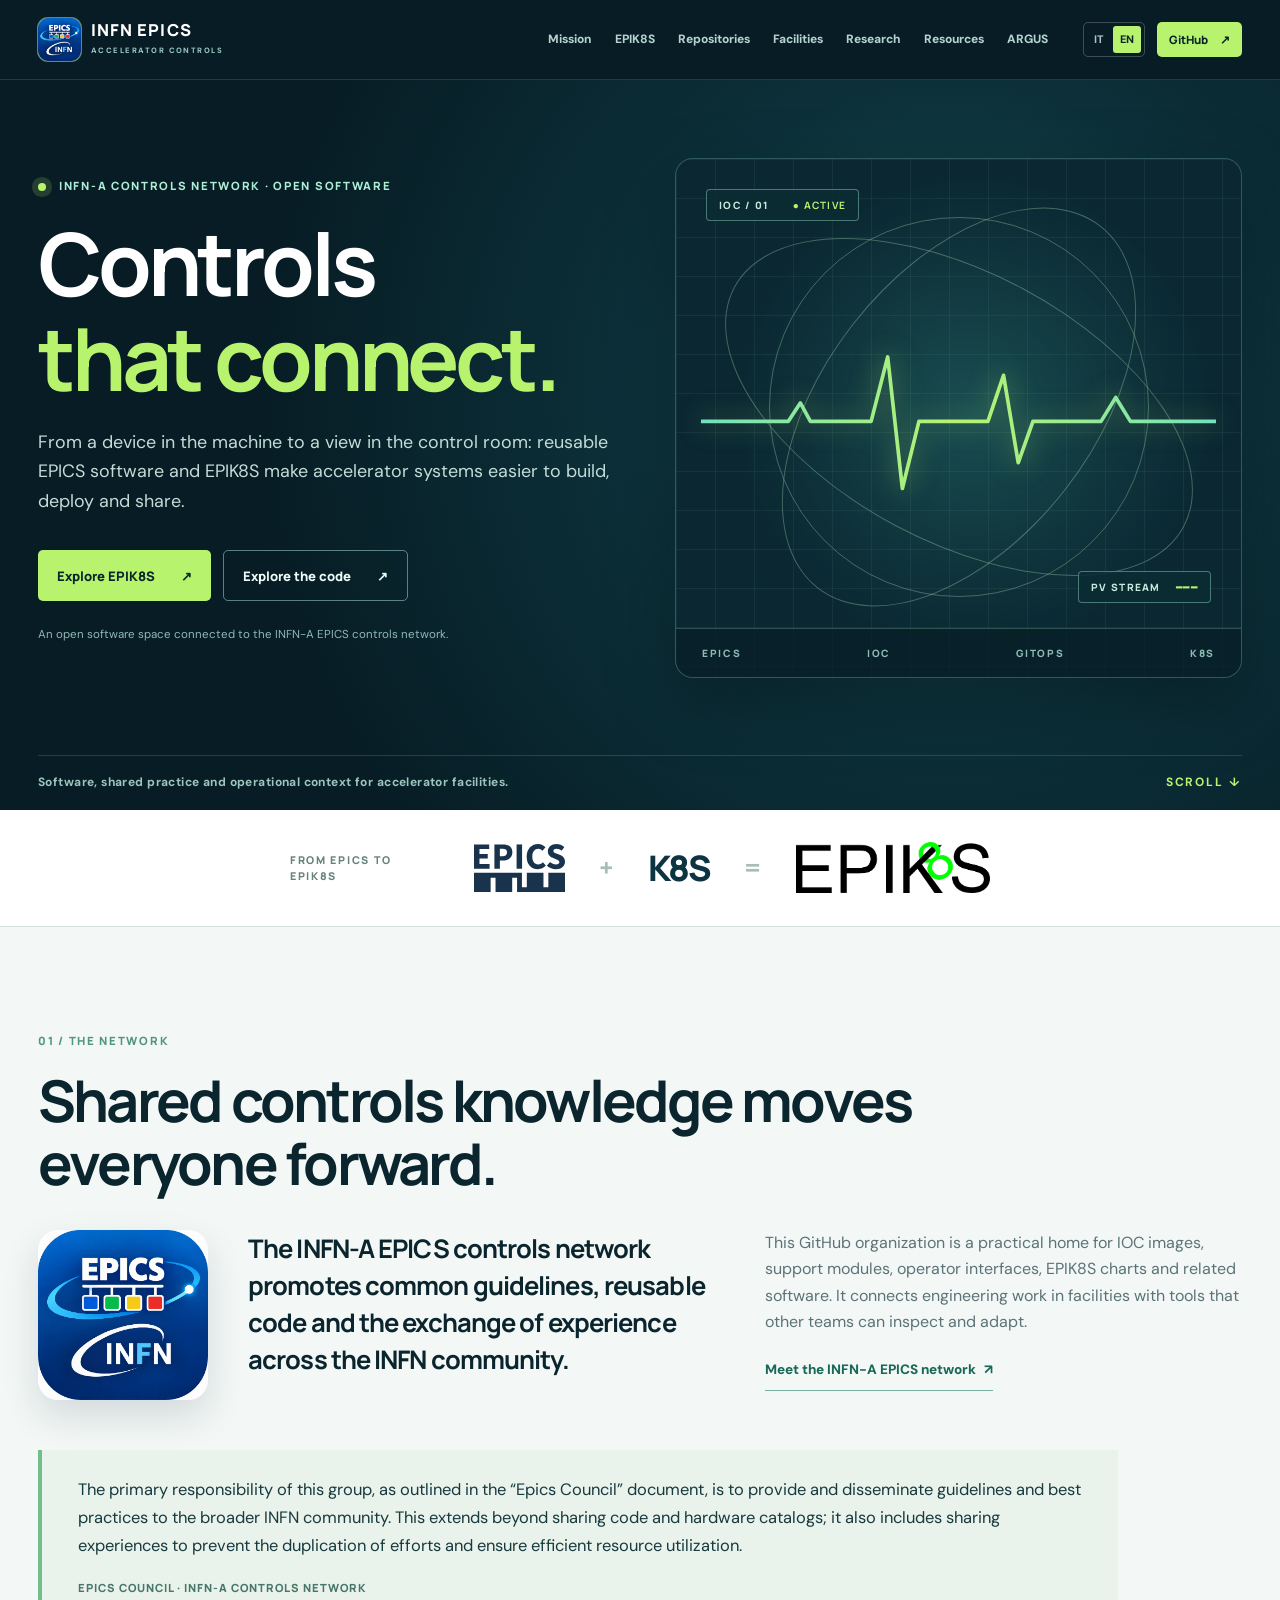
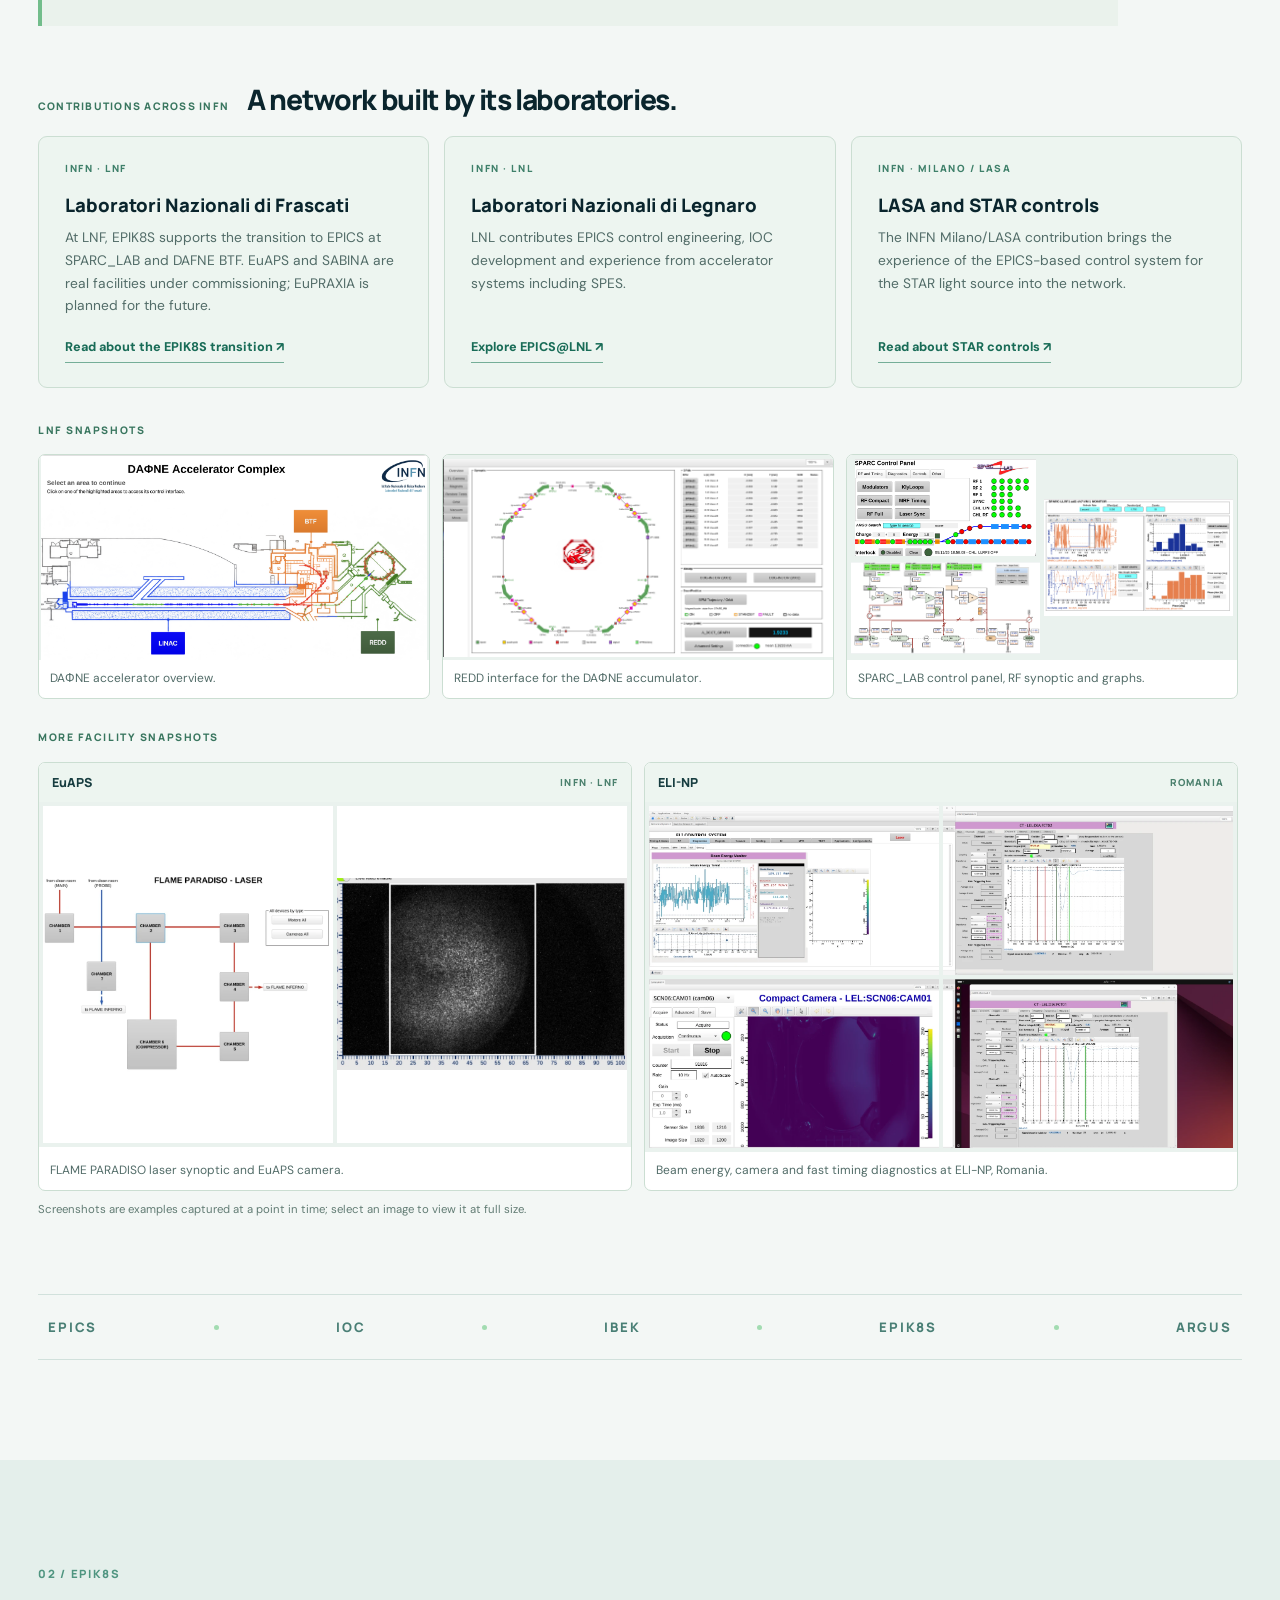
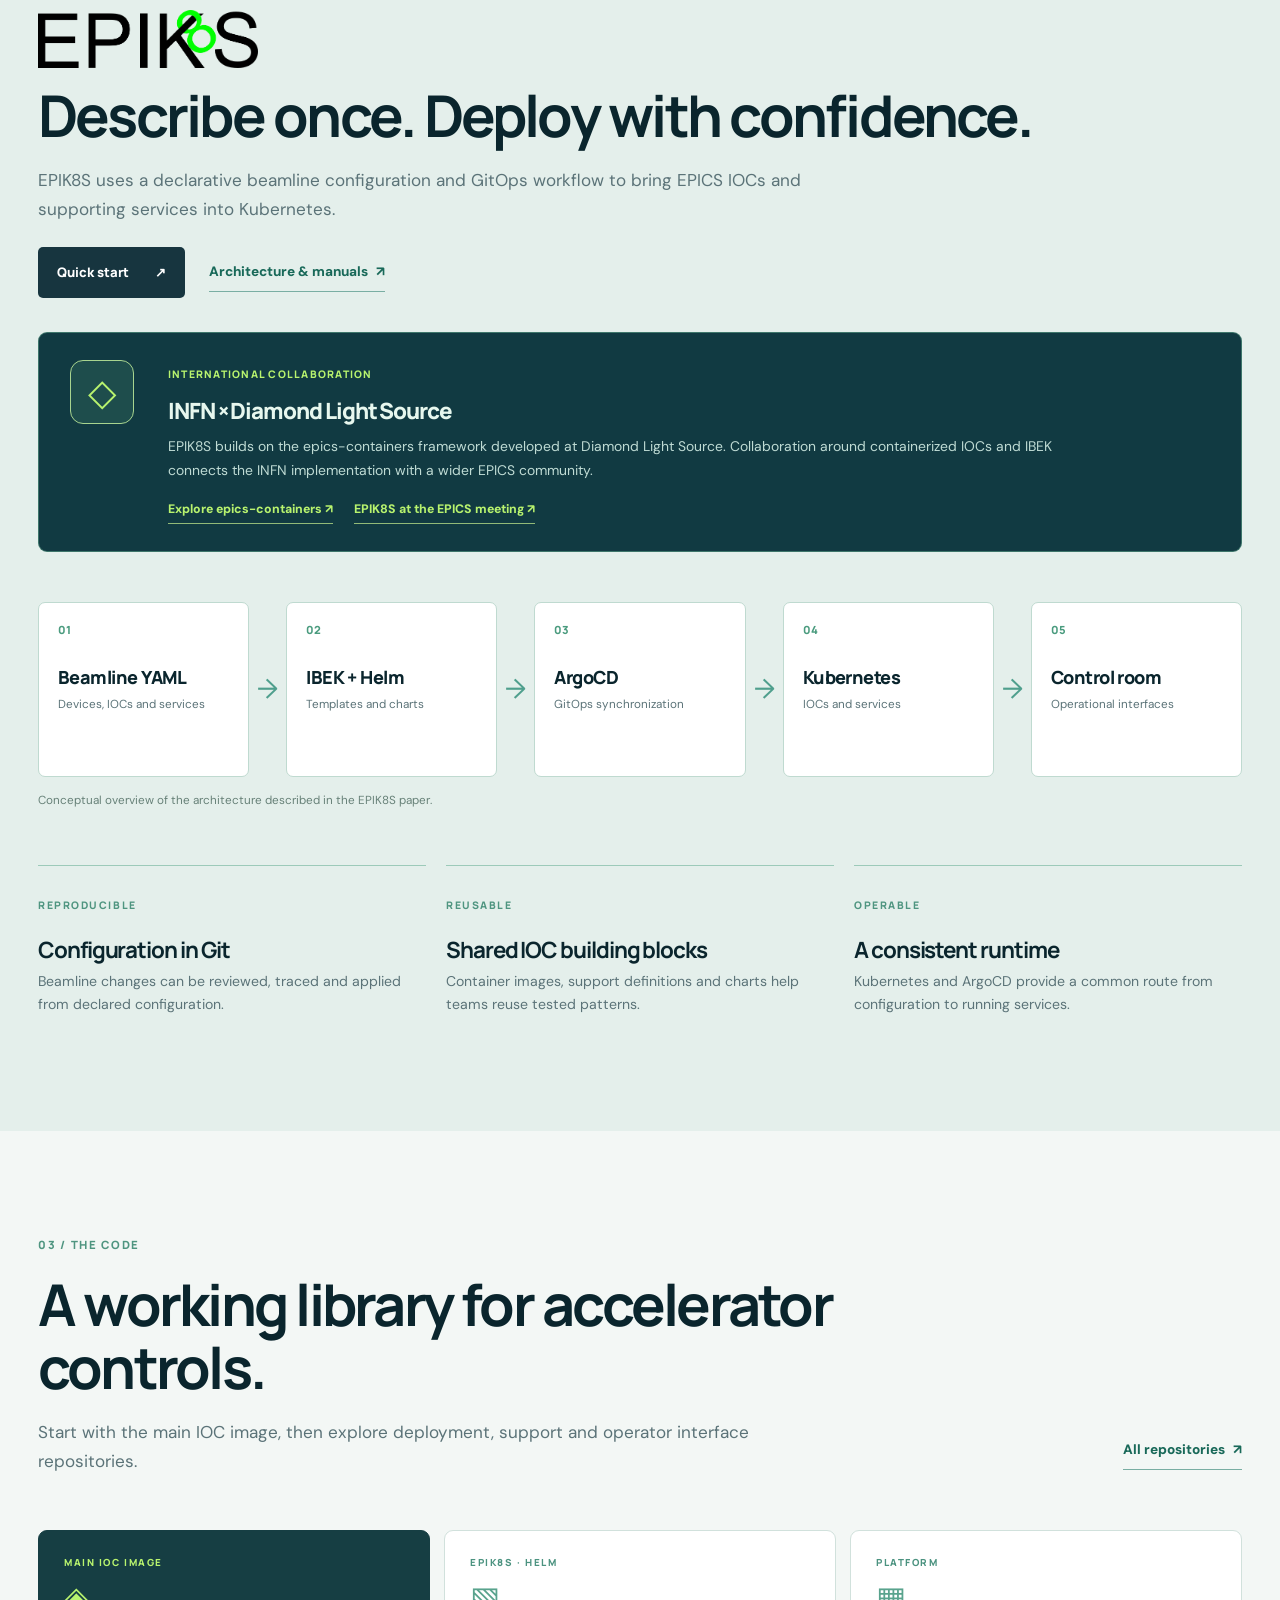
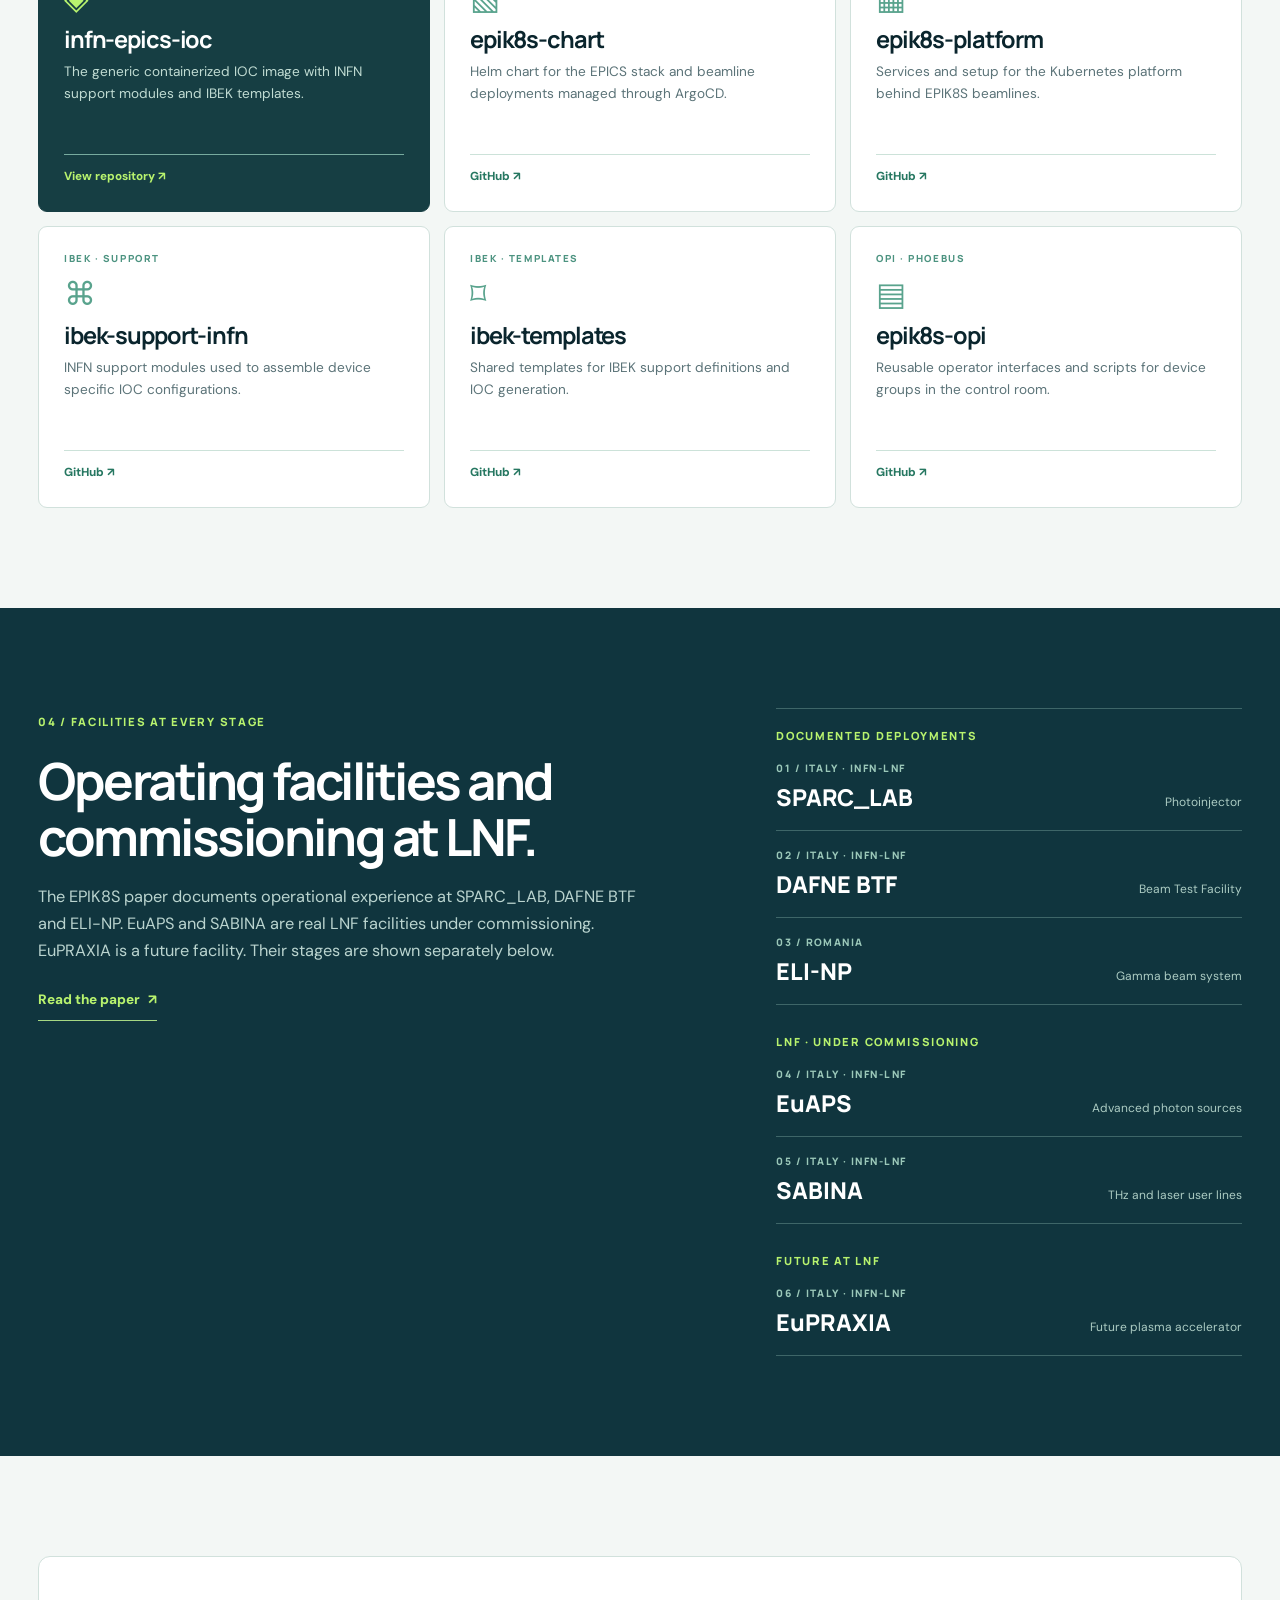
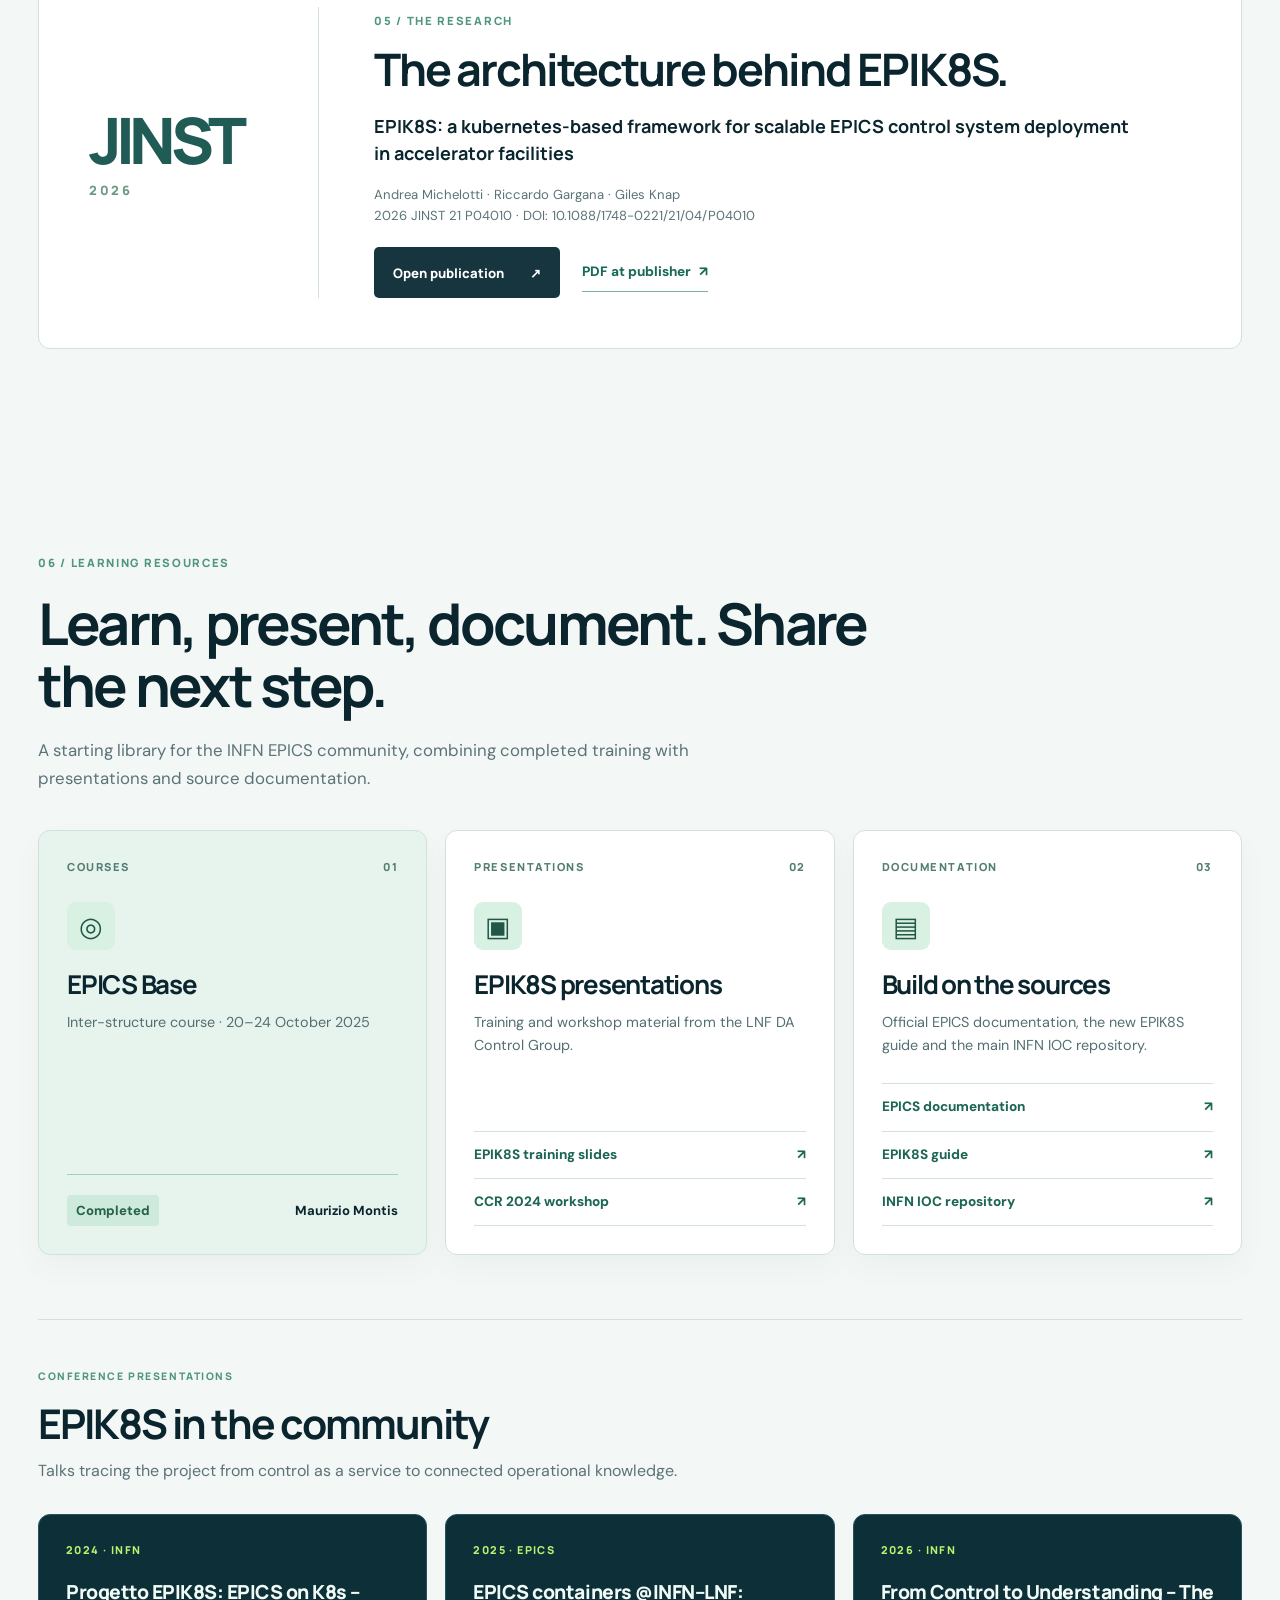
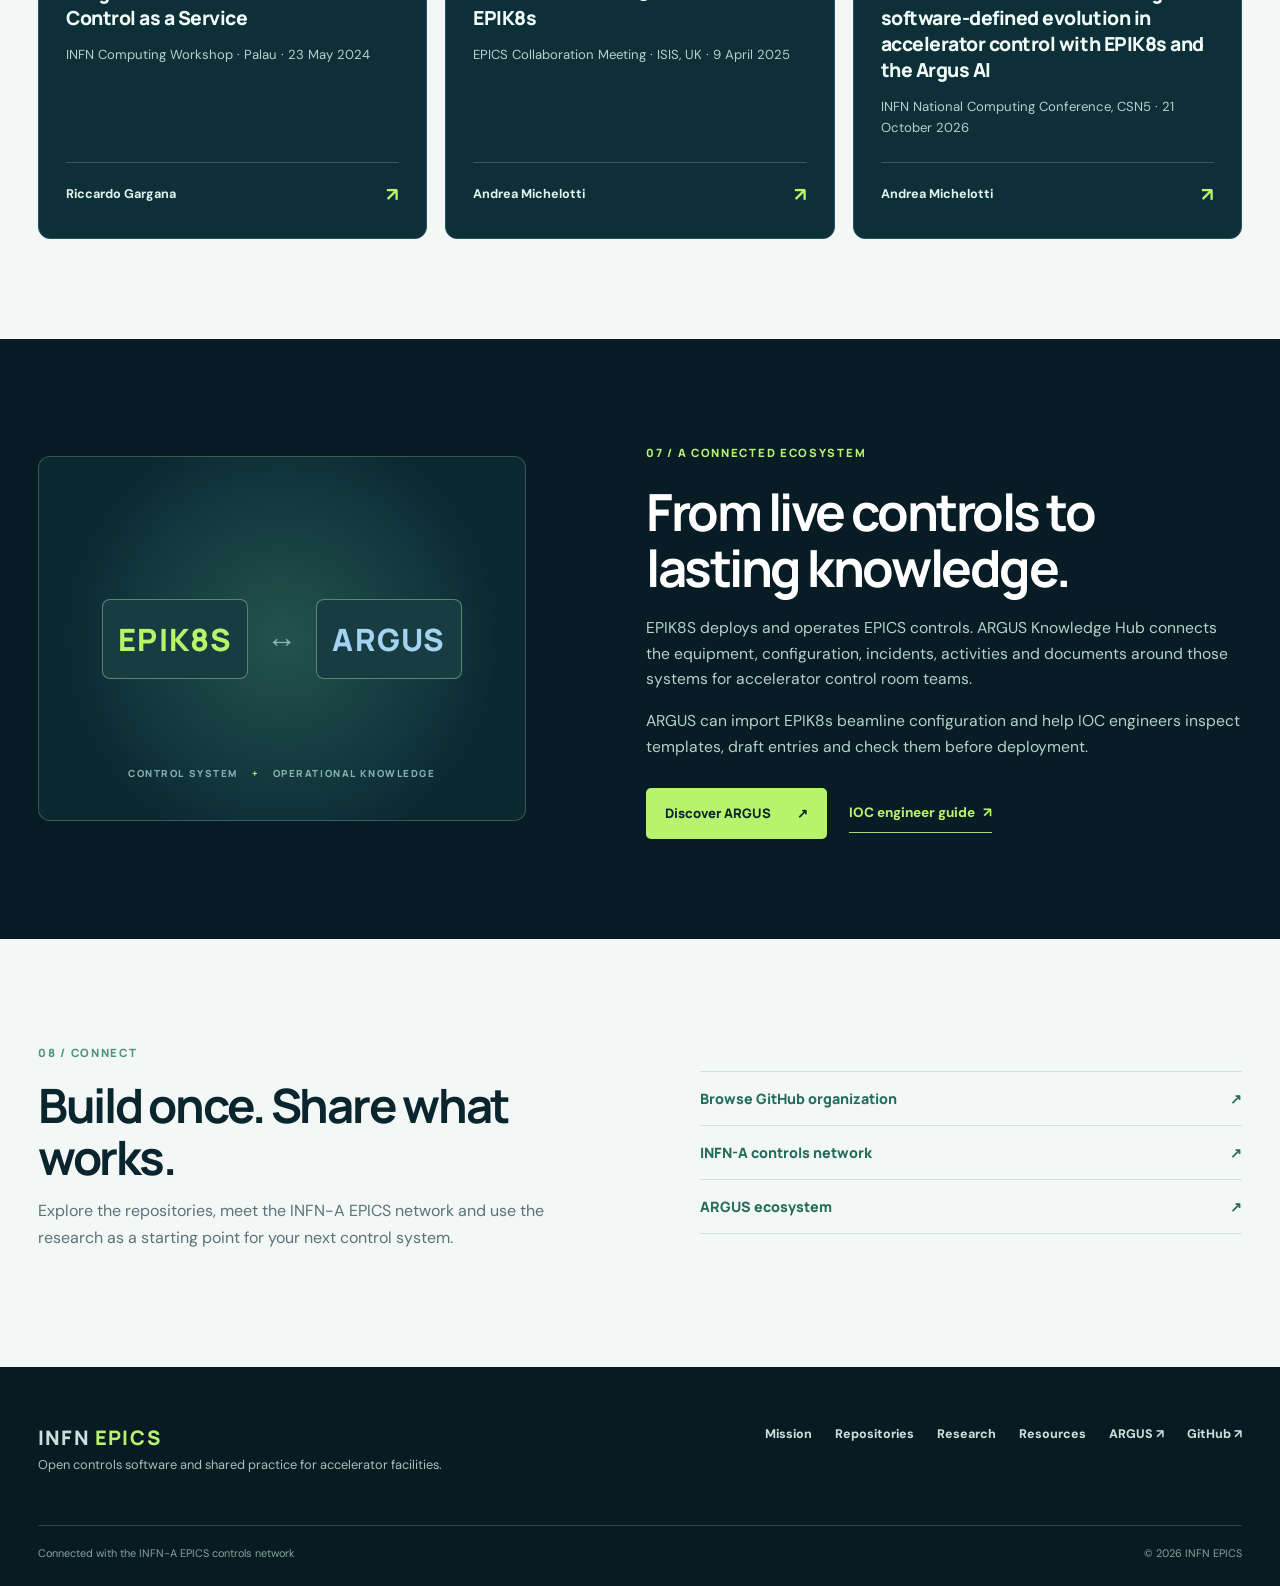
==== commit 9be9abce: "Add EuAPS and ELI-NP facility snapshots" ====
--- a/index.html
+++ b/index.html
@@ -11,7 +11,7 @@
   <meta property="og:url" content="https://infn-epics.github.io/">
   <link rel="canonical" href="https://infn-epics.github.io/">
   <link rel="icon" href="./assets/favicon.svg" type="image/svg+xml">
-  <link rel="stylesheet" href="./styles.css?v=lnf-gallery-11">
+  <link rel="stylesheet" href="./styles.css?v=facility-gallery-1">
   <title>INFN EPICS — Controls that connect</title>
 </head>
 <body>
@@ -31,6 +31,27 @@
           <figure class="lnf-dafne-card"><a href="./assets/lnf-dafne-control-overview.webp" target="_blank" rel="noopener"><img src="./assets/lnf-dafne-control-overview.webp" alt="DAΦNE control interface map showing the LINAC, BTF and rings." data-i18n-alt="lnfDafneAlt" loading="lazy" width="2558" height="1362"></a><figcaption data-i18n="lnfDafneCaption">DAΦNE accelerator overview.</figcaption></figure>
           <figure class="lnf-redd-card"><a href="./assets/lnf-redd-accumulator.png" target="_blank" rel="noopener"><img src="./assets/lnf-redd-accumulator.png" alt="REDD interface for the DAΦNE accumulator, with the project logo in the synoptic." data-i18n-alt="lnfReddAlt" loading="lazy" width="3174" height="1614"></a><figcaption data-i18n="lnfReddCaption">REDD interface for the DAΦNE accumulator.</figcaption></figure>
           <figure class="lnf-sparc-card"><div class="lnf-sparc-montage"><a class="lnf-sparc-panel" href="./assets/lnf-sparc-control-panel.png" target="_blank" rel="noopener"><img src="./assets/lnf-sparc-control-panel.png" alt="SPARC_LAB control panel with RF and timing controls and machine status." data-i18n-alt="lnfSparcPanelAlt" loading="lazy" width="1352" height="700"></a><a class="lnf-sparc-synoptic" href="./assets/lnf-sparc-rf-synoptic.webp" target="_blank" rel="noopener"><img src="./assets/lnf-sparc-rf-synoptic.webp" alt="SPARC_LAB RF synoptic showing low level RF systems, klystrons and accelerating cavities." data-i18n-alt="lnfSparcAlt" loading="lazy" width="1804" height="874"></a><a class="lnf-sparc-graphs" href="./assets/lnf-sparc-rf-graphs.png" target="_blank" rel="noopener"><img src="./assets/lnf-sparc-rf-graphs.png" alt="SPARC_LAB RF monitor showing waveforms and power and phase jitter graphs." data-i18n-alt="lnfSparcGraphsAlt" loading="lazy" width="1832" height="1136"></a></div><figcaption data-i18n="lnfSparcCaption">SPARC_LAB control panel, RF synoptic and graphs.</figcaption></figure>
+        </div>
+        <div class="facility-gallery-head"><span class="mini-label" data-i18n="facilityGalleryLabel">MORE FACILITY SNAPSHOTS</span></div>
+        <div class="facility-gallery-grid">
+          <figure class="facility-card">
+            <div class="facility-card-heading">EuAPS <span>INFN · LNF</span></div>
+            <div class="euaps-montage">
+              <a href="./assets/lnf-euaps-flame-paradiso.png" target="_blank" rel="noopener"><img src="./assets/lnf-euaps-flame-paradiso.webp" alt="FLAME PARADISO laser synoptic" data-i18n-alt="euapsSynopticAlt" loading="lazy" width="800" height="550"></a>
+              <a href="./assets/lnf-euaps-camera.png" target="_blank" rel="noopener"><img src="./assets/lnf-euaps-camera.webp" alt="EuAPS camera view" data-i18n-alt="euapsCameraAlt" loading="lazy" width="800" height="530"></a>
+            </div>
+            <figcaption data-i18n="euapsCaption">FLAME PARADISO laser synoptic and EuAPS camera.</figcaption>
+          </figure>
+          <figure class="facility-card">
+            <div class="facility-card-heading">ELI-NP <span>ROMANIA</span></div>
+            <div class="eli-montage">
+              <a href="./assets/eli-np-interfaces.png" target="_blank" rel="noopener"><img src="./assets/eli-np-energy.webp" alt="ELI-NP beam energy monitor" data-i18n-alt="eliEnergyAlt" loading="lazy" width="921" height="537"></a>
+              <a href="./assets/eli-np-interfaces.png" target="_blank" rel="noopener"><img src="./assets/eli-np-fast-timing.webp" alt="ELI-NP FCT02 waveform monitor" data-i18n-alt="eliFct02Alt" loading="lazy" width="921" height="537"></a>
+              <a href="./assets/eli-np-interfaces.png" target="_blank" rel="noopener"><img src="./assets/eli-np-camera.webp" alt="ELI-NP beam camera interface" data-i18n-alt="eliCameraAlt" loading="lazy" width="921" height="537"></a>
+              <a href="./assets/eli-np-interfaces.png" target="_blank" rel="noopener"><img src="./assets/eli-np-waveform.webp" alt="ELI-NP FCT01 waveform monitor" data-i18n-alt="eliFct01Alt" loading="lazy" width="921" height="537"></a>
+            </div>
+            <figcaption data-i18n="eliCaption">Beam energy, camera and fast timing diagnostics at ELI-NP, Romania.</figcaption>
+          </figure>
         </div>
         <p class="lnf-gallery-note" data-i18n="lnfGalleryNote">Screenshots are examples captured at a point in time; select an image to view it at full size.</p>
       </div></div><div class="mission-bands"><span>EPICS</span><i></i><span>IOC</span><i></i><span>IBEK</span><i></i><span>EPIK8S</span><i></i><span>ARGUS</span></div></section>
@@ -71,6 +92,6 @@
     <section class="closing section wrap"><div><span class="section-label">08 / <span data-i18n="sectionConnect">CONNECT</span></span><h2 data-i18n="closingTitle">Build once. Share what works.</h2><p data-i18n="closingBody">Explore the repositories, meet the INFN-A EPICS network and use the research as a starting point for your next control system.</p></div><div class="closing-links"><a href="https://github.com/infn-epics" target="_blank" rel="noopener"><span data-i18n="closingGithub">Browse GitHub organization</span> ↗</a><a href="https://acceleratori.infn.it/rete-controlli-epics/" target="_blank" rel="noopener"><span data-i18n="closingNetwork">INFN-A controls network</span> ↗</a><a data-external="argusRoot" href="https://infn-argus.github.io/"><span data-i18n="closingArgus">ARGUS ecosystem</span> ↗</a></div></section>
   </main>
   <footer class="footer"><div class="wrap footer-grid"><div><a class="footer-brand" href="#top">INFN <span>EPICS</span></a><p data-i18n="footerTag">Open controls software and shared practice for accelerator facilities.</p></div><nav aria-label="Footer"><a href="#mission" data-i18n="navMission">Mission</a><a href="#repositories" data-i18n="navRepos">Repositories</a><a href="#research" data-i18n="navResearch">Research</a><a href="#resources" data-i18n="navResources">Resources</a><a data-external="argusRoot" href="https://infn-argus.github.io/">ARGUS ↗</a><a href="https://github.com/infn-epics" target="_blank" rel="noopener">GitHub ↗</a></nav></div><div class="wrap footer-bottom"><span data-i18n="footerInstitution">Connected with the INFN-A EPICS controls network</span><span>© <span id="year"></span> INFN EPICS</span></div></footer>
-  <script src="./script.js?v=lnf-gallery-11" defer></script>
+  <script src="./script.js?v=facility-gallery-1" defer></script>
 </body>
 </html>
--- a/styles.css
+++ b/styles.css
@@ -65,3 +65,4 @@
 
 /* LNF snapshots, kept as a small visual footnote to the lab profile */
 .lnf-gallery{margin-top:28px;max-width:1200px}.lnf-gallery>.mini-label{color:#39765f}.lnf-gallery-grid{display:grid;grid-template-columns:repeat(3,minmax(0,1fr));gap:12px;margin-top:12px}.lnf-gallery figure{margin:0;overflow:hidden;border:1px solid #cbded2;border-radius:7px;background:white}.lnf-gallery figure a{display:block;background:#eaf2ee}.lnf-gallery img{display:block;width:100%;height:auto;aspect-ratio:1.9;object-fit:contain}.lnf-sparc-montage{display:grid;grid-template-columns:1fr 1fr;grid-template-rows:repeat(2,minmax(0,1fr));aspect-ratio:1.9;gap:4px;padding:4px;background:#eaf2ee}.lnf-sparc-montage a{min-width:0;min-height:0;overflow:hidden}.lnf-sparc-montage img{width:100%;height:100%;aspect-ratio:auto;object-fit:contain;object-position:center}.lnf-sparc-panel{grid-column:1;grid-row:1}.lnf-sparc-synoptic{grid-column:1;grid-row:2}.lnf-sparc-graphs{grid-column:2;grid-row:1 / 3}.lnf-gallery figcaption{padding:9px 11px;color:#526c68;font-size:.75rem}.lnf-gallery-note{font-size:.71rem;color:#627c74;margin:10px 0 0}@media(max-width:900px){.lnf-gallery-grid{grid-template-columns:repeat(2,minmax(0,1fr))}}@media(max-width:700px){.lnf-gallery-grid{grid-template-columns:1fr}}
+.facility-gallery-head{margin-top:24px}.facility-gallery-head .mini-label{color:#39765f}.facility-gallery-grid{display:grid;grid-template-columns:repeat(2,minmax(0,1fr));gap:12px;margin-top:12px}.facility-gallery-grid .facility-card{display:flex;flex-direction:column}.facility-card-heading{display:flex;justify-content:space-between;align-items:center;gap:12px;padding:11px 13px;color:#173d40;font:800 .78rem Manrope;background:#edf5f0}.facility-card-heading span{color:#4b806d;font:800 .61rem Manrope;letter-spacing:.12em}.euaps-montage,.eli-montage{display:grid;aspect-ratio:3686/2148;gap:4px;padding:4px;background:#eaf2ee}.euaps-montage{grid-template-columns:repeat(2,minmax(0,1fr))}.eli-montage{grid-template-columns:repeat(2,minmax(0,1fr));grid-template-rows:repeat(2,minmax(0,1fr))}.euaps-montage a,.eli-montage a{min-width:0;min-height:0;overflow:hidden}.lnf-gallery .euaps-montage img,.lnf-gallery .eli-montage img{width:100%;height:100%;aspect-ratio:auto}.lnf-gallery .euaps-montage img{object-fit:contain;background:#fff}.lnf-gallery .eli-montage img{object-fit:cover}.facility-gallery-grid figcaption{margin-top:auto}@media(max-width:900px){.facility-gallery-grid{grid-template-columns:1fr}}
